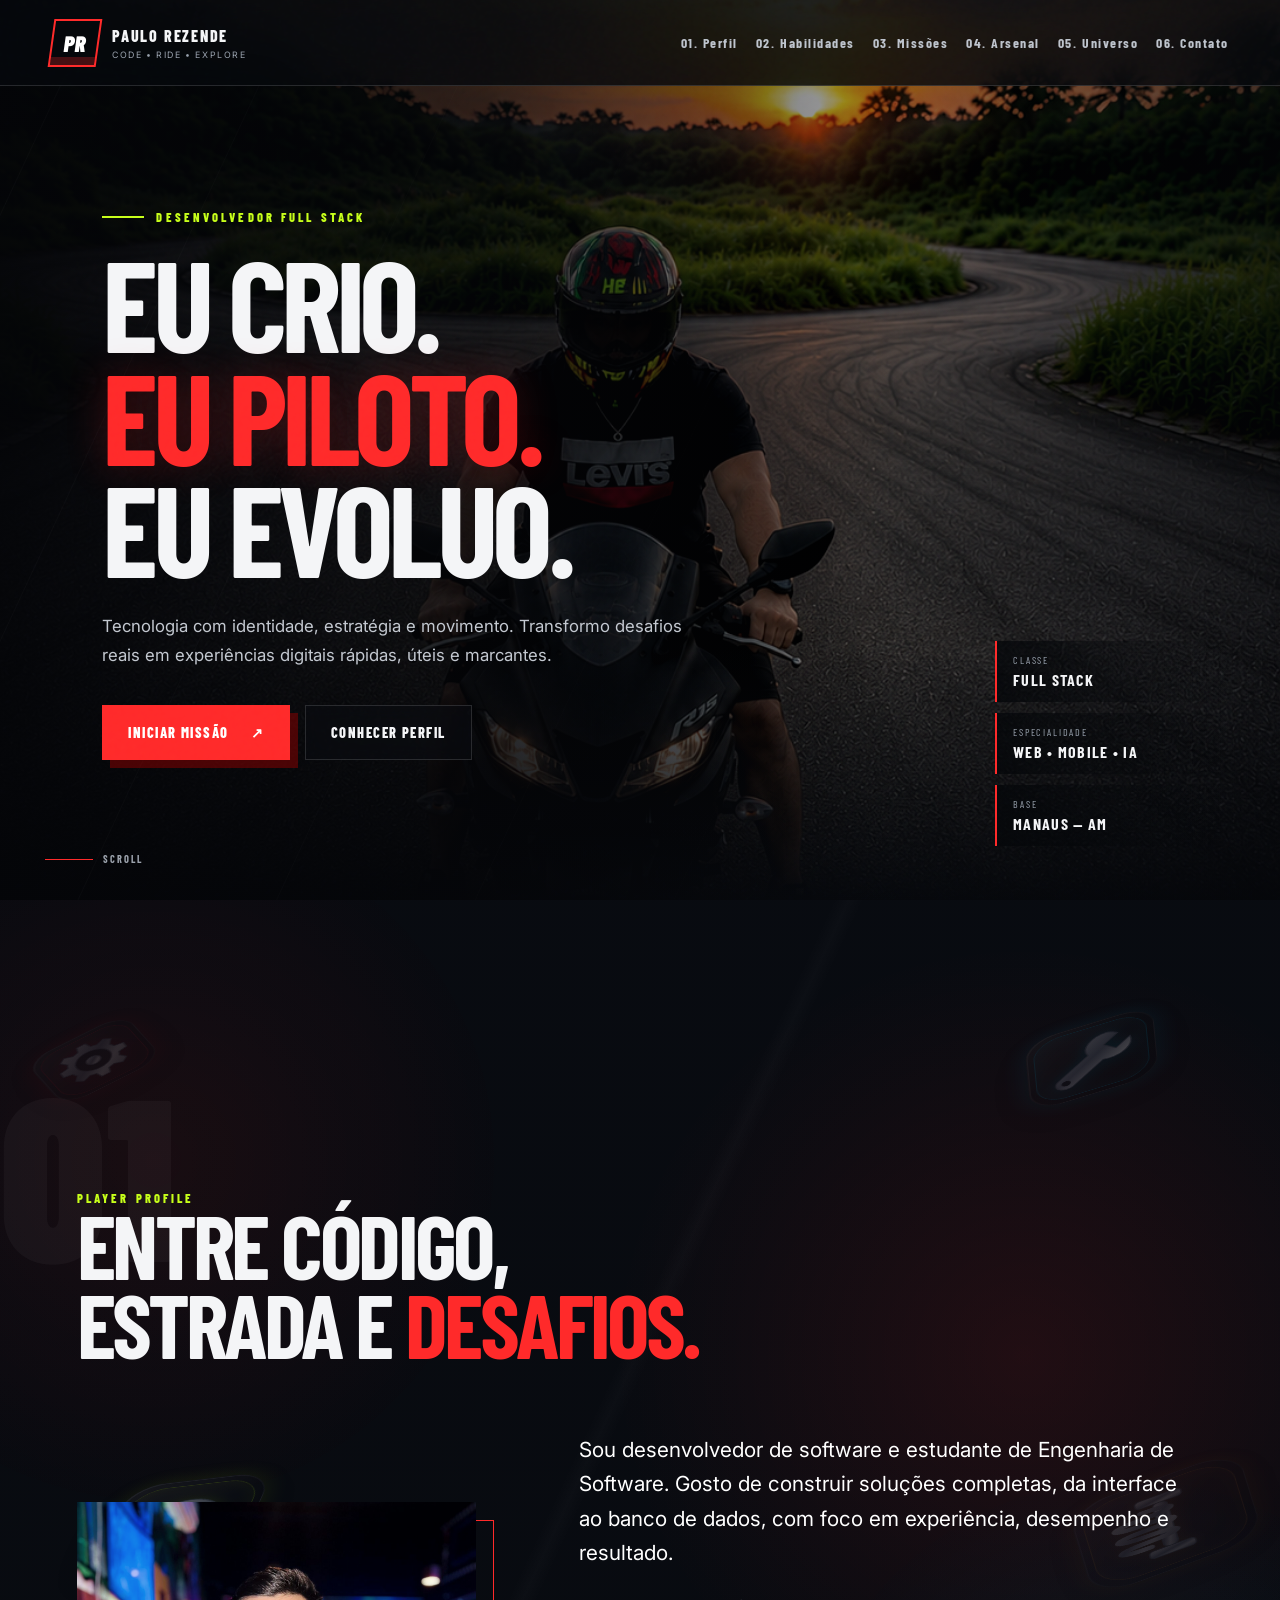
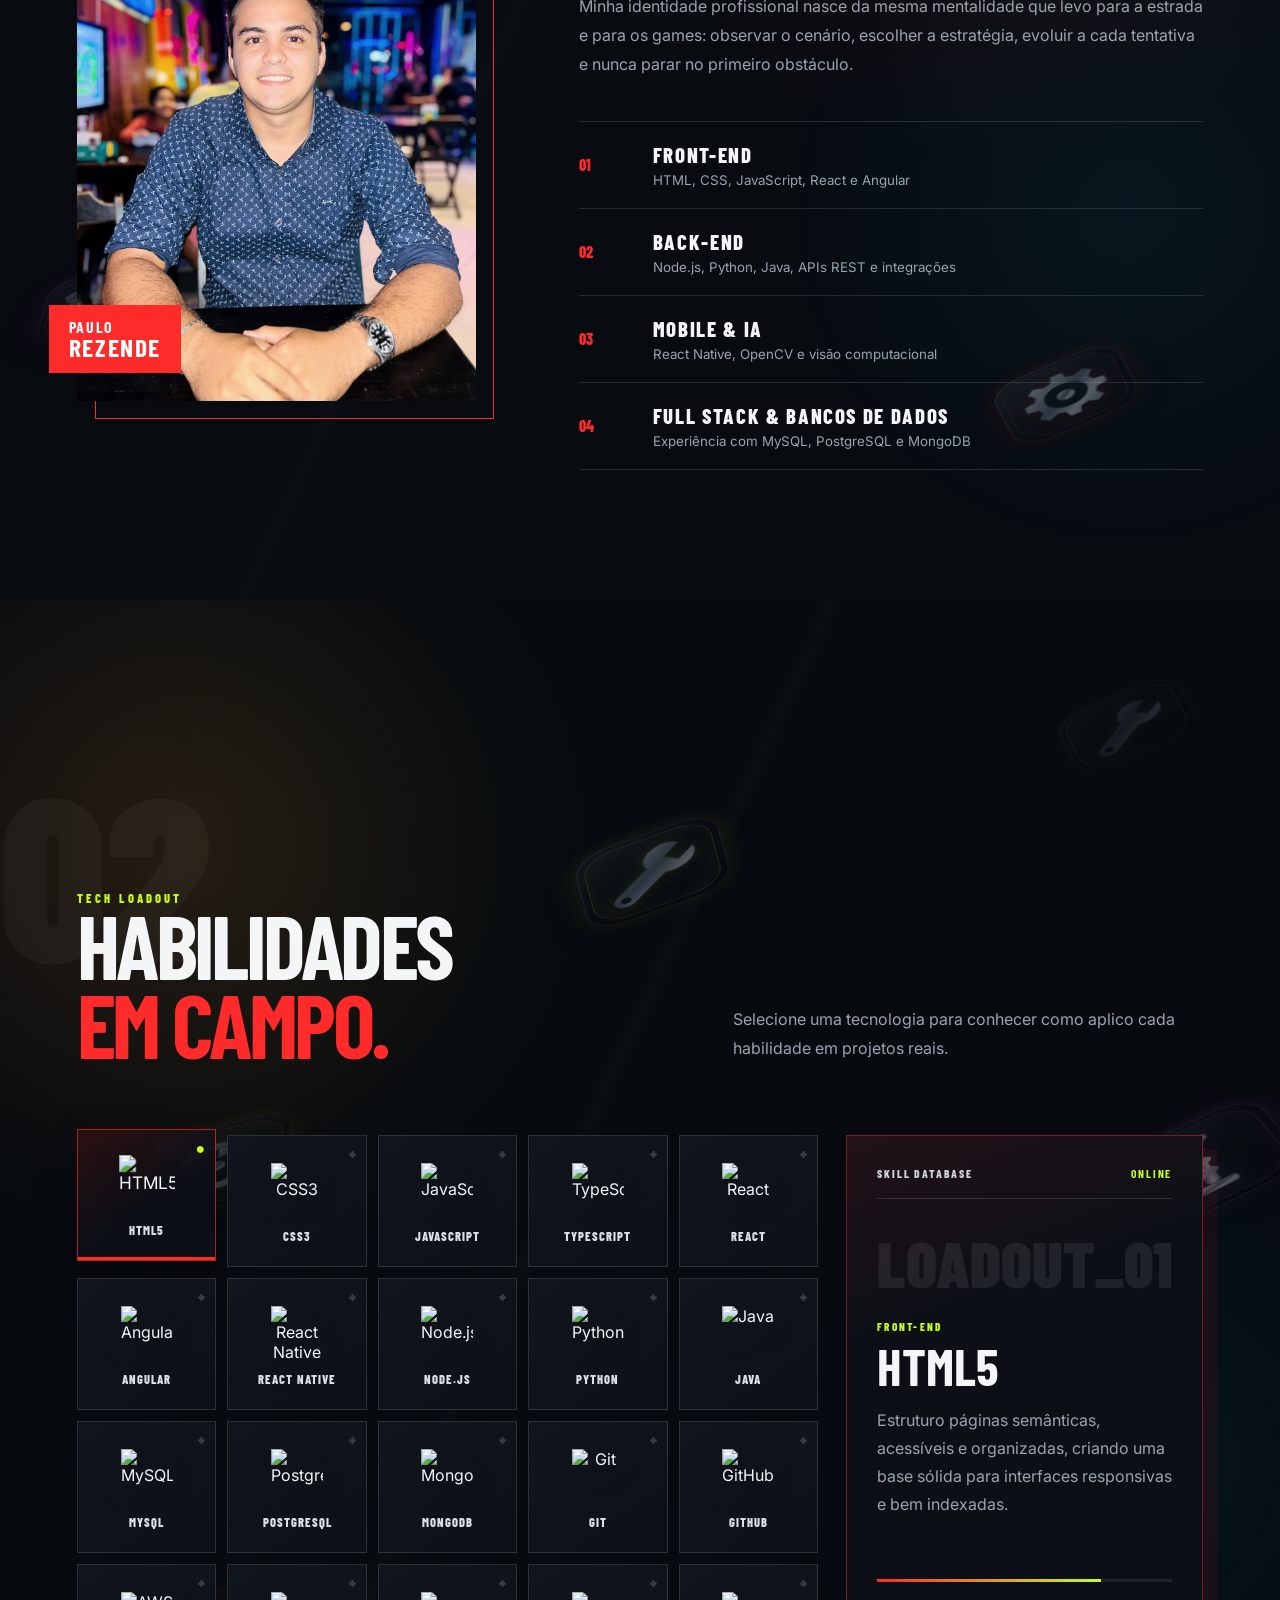
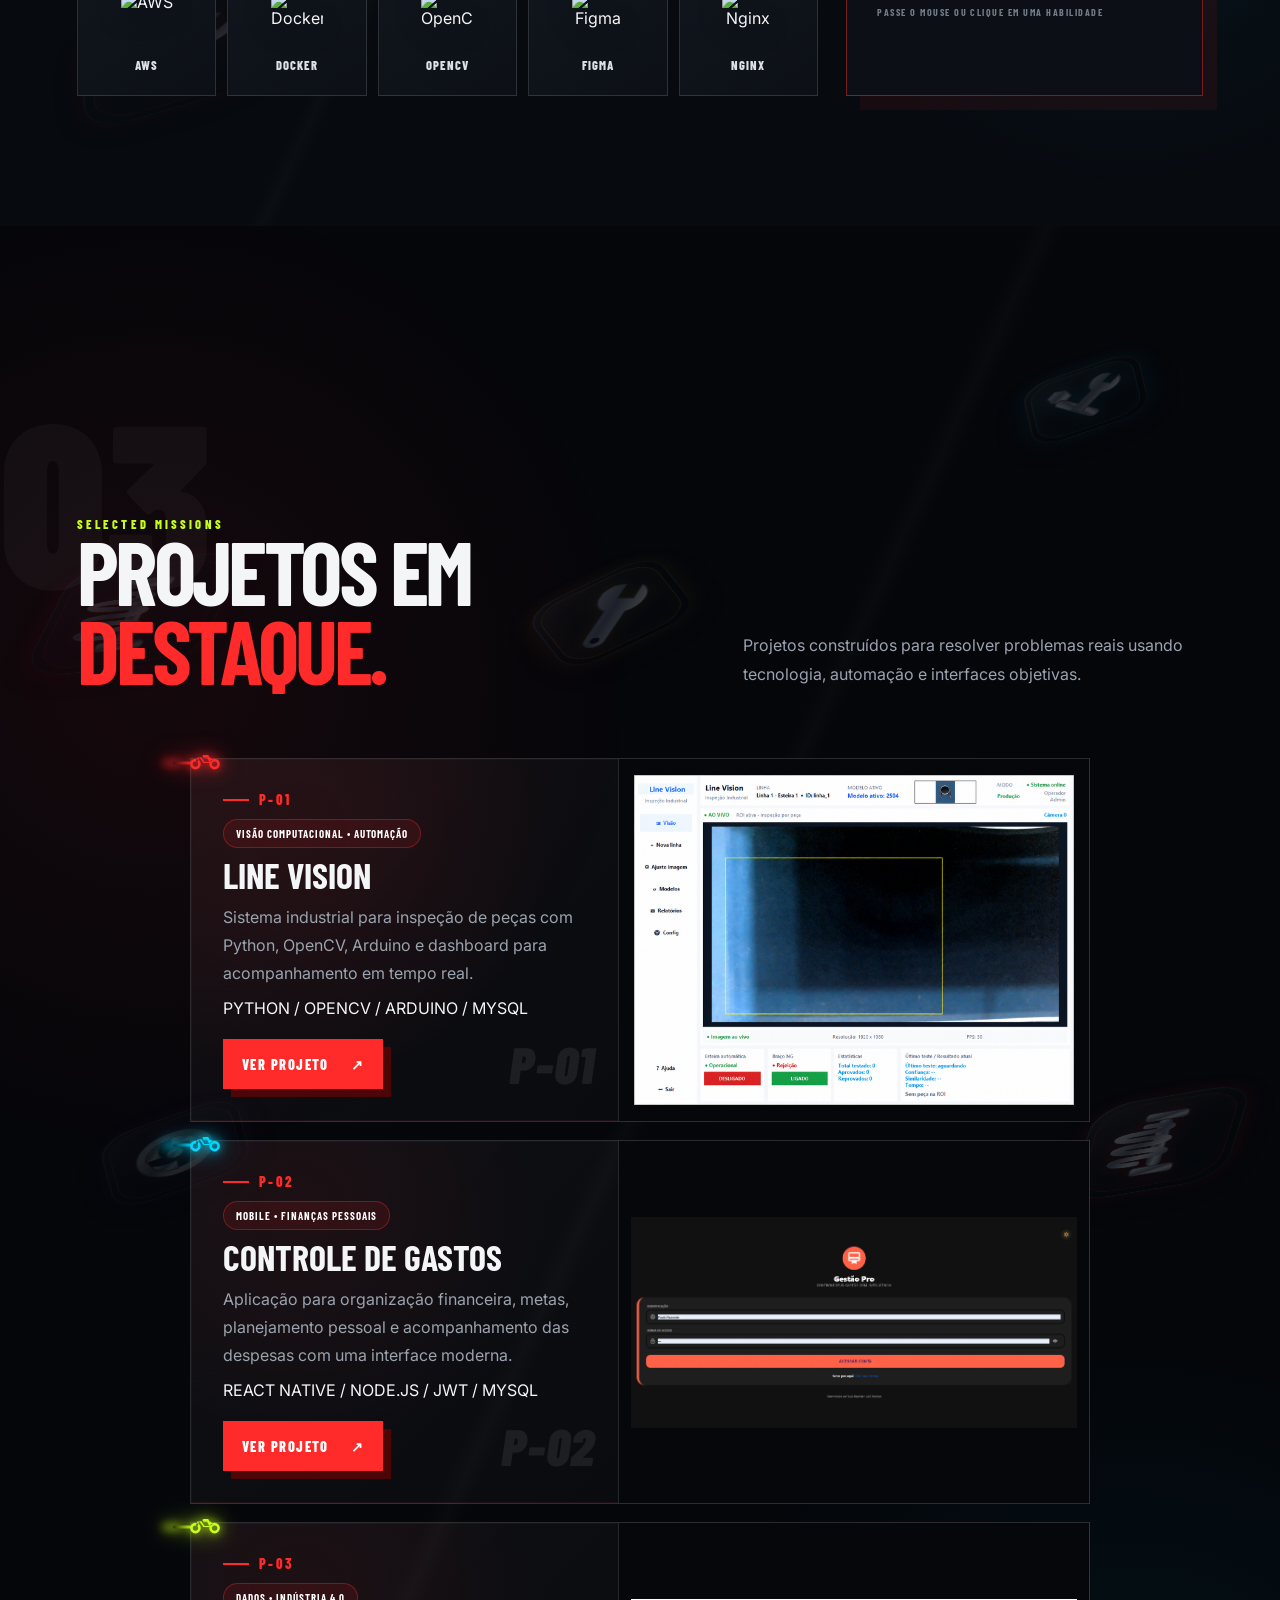
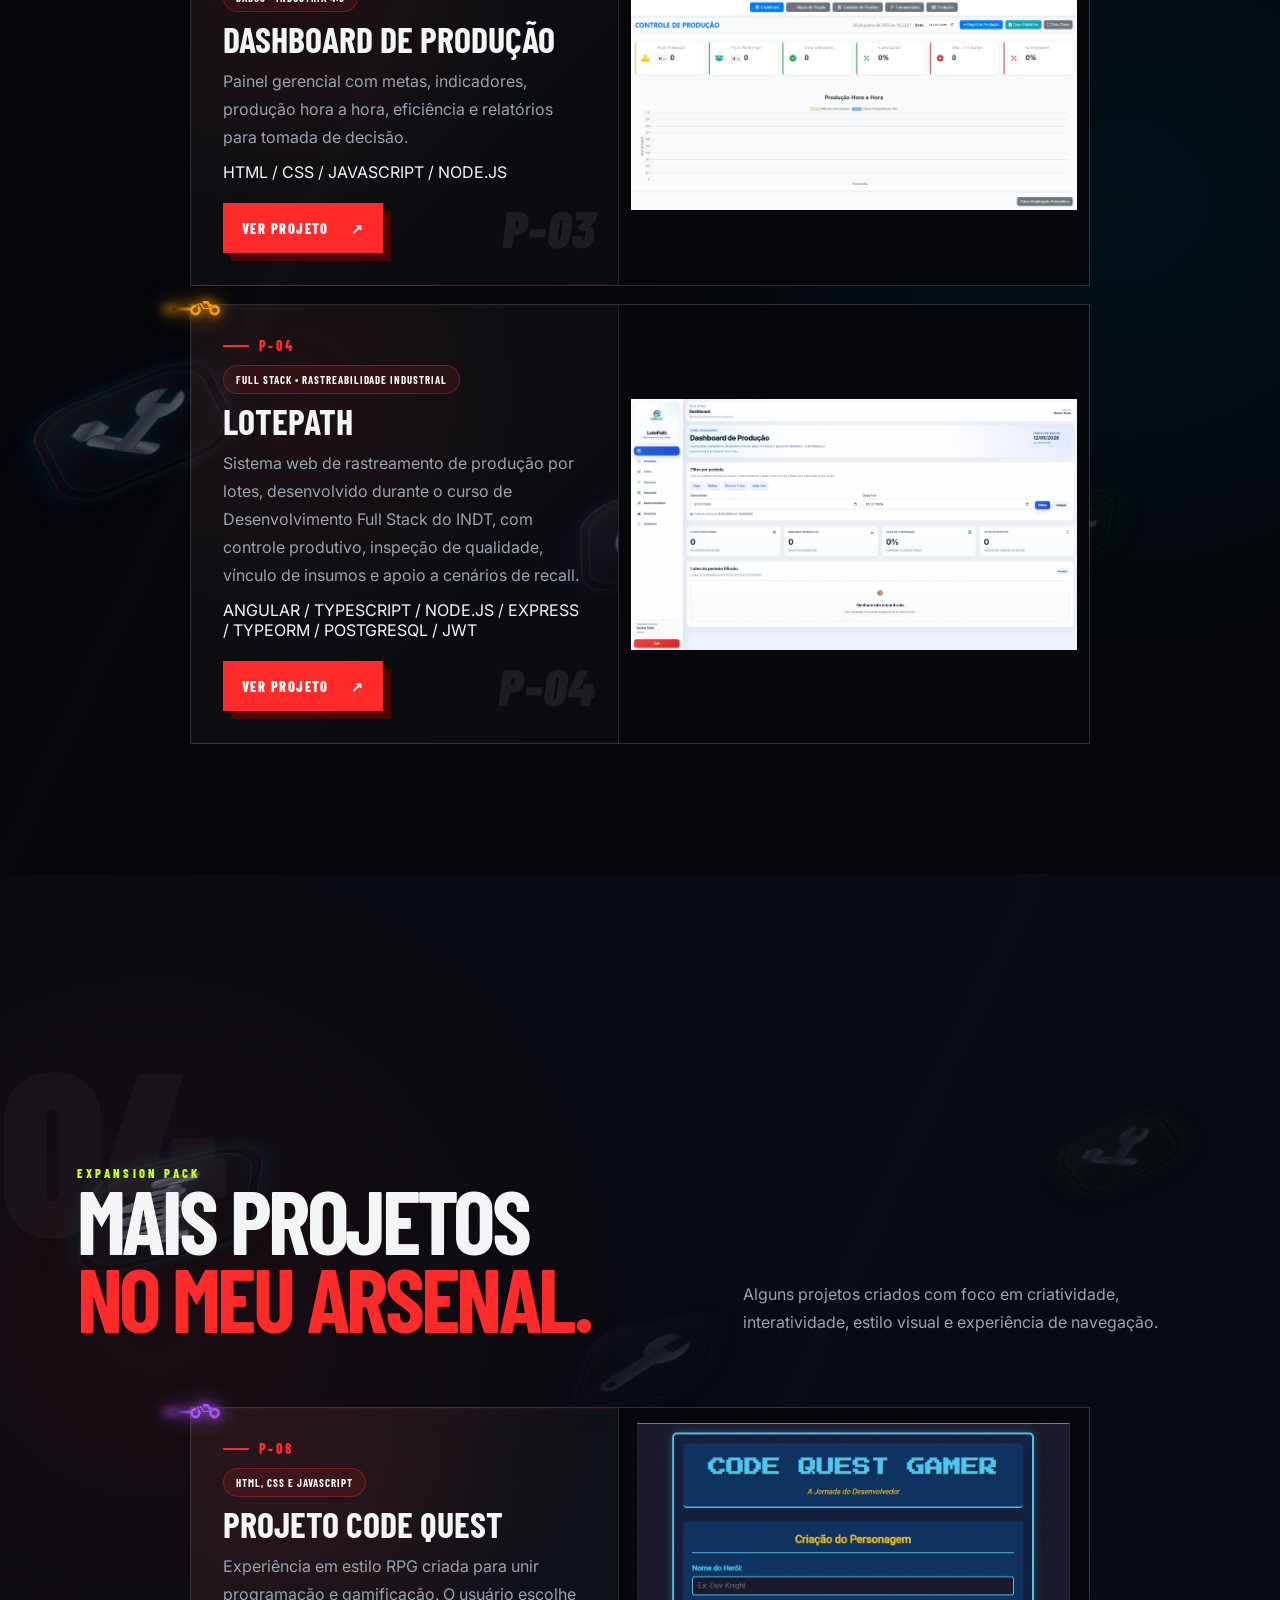
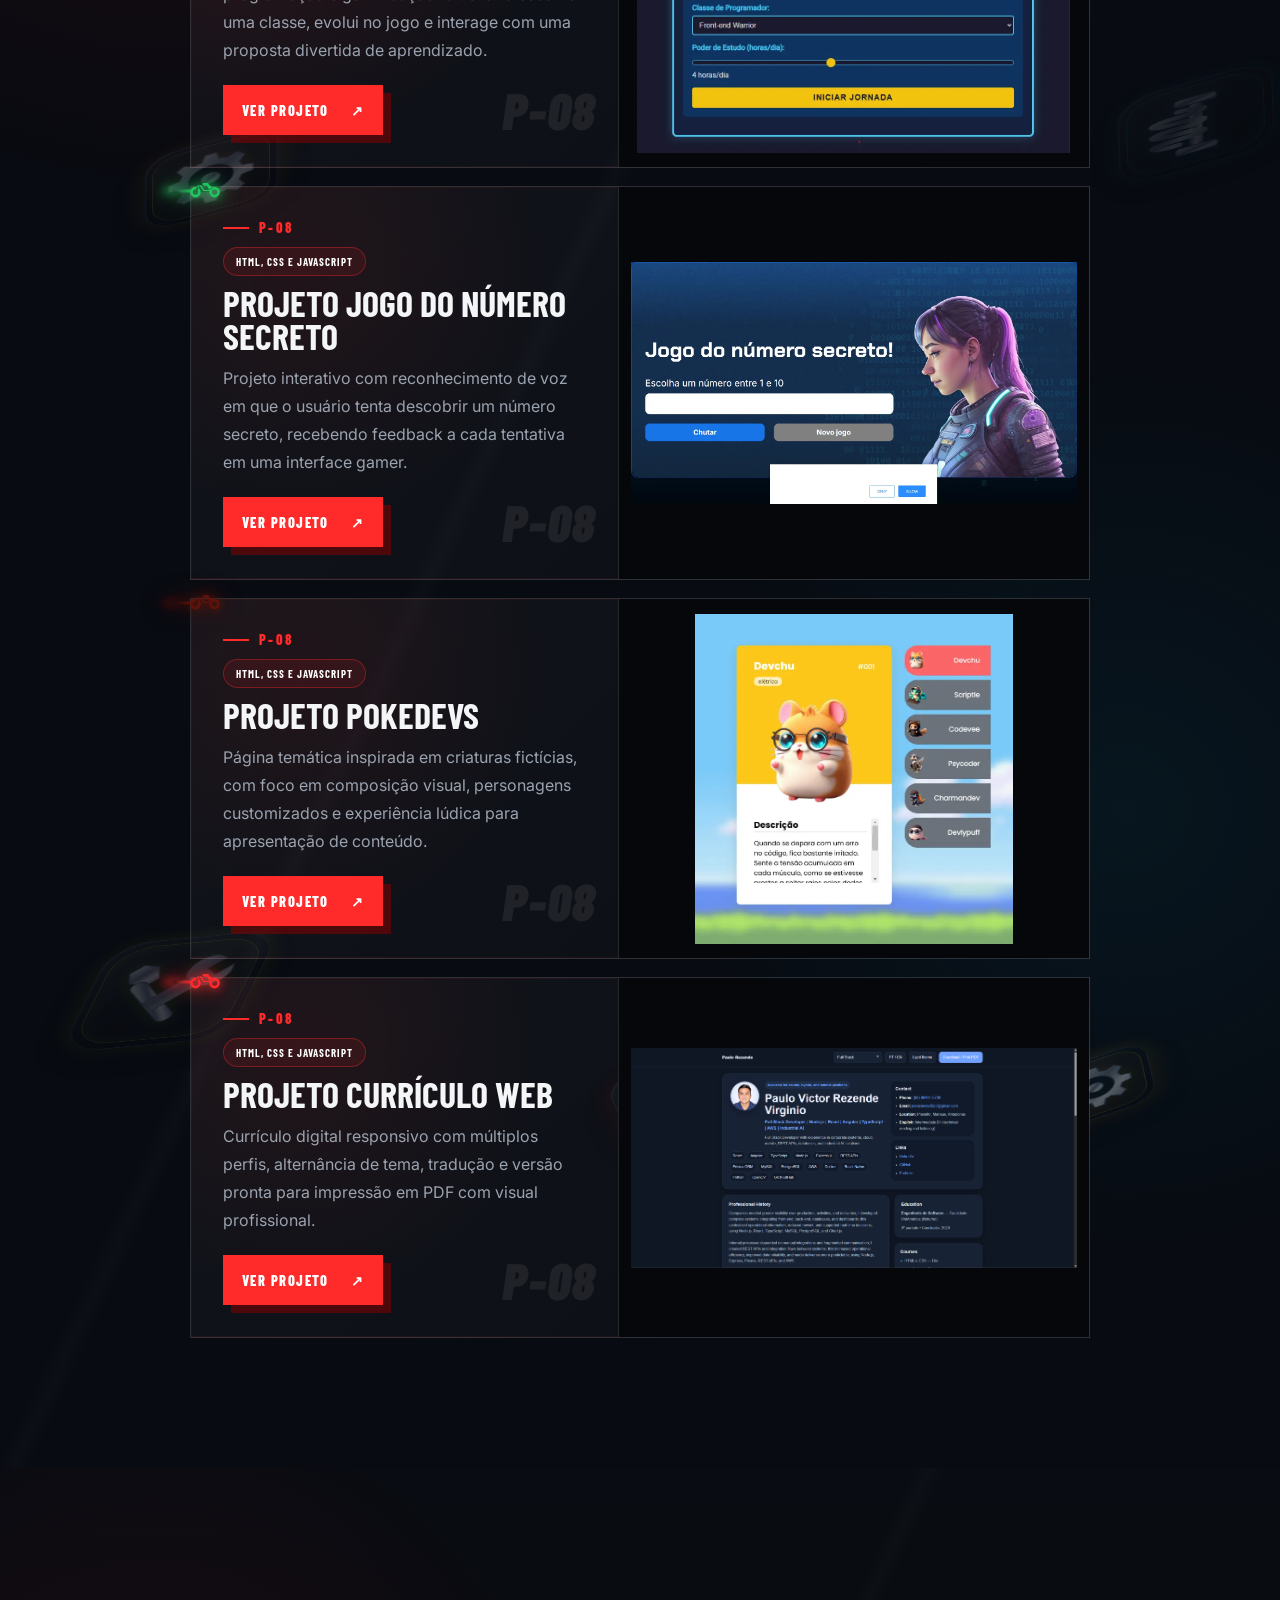
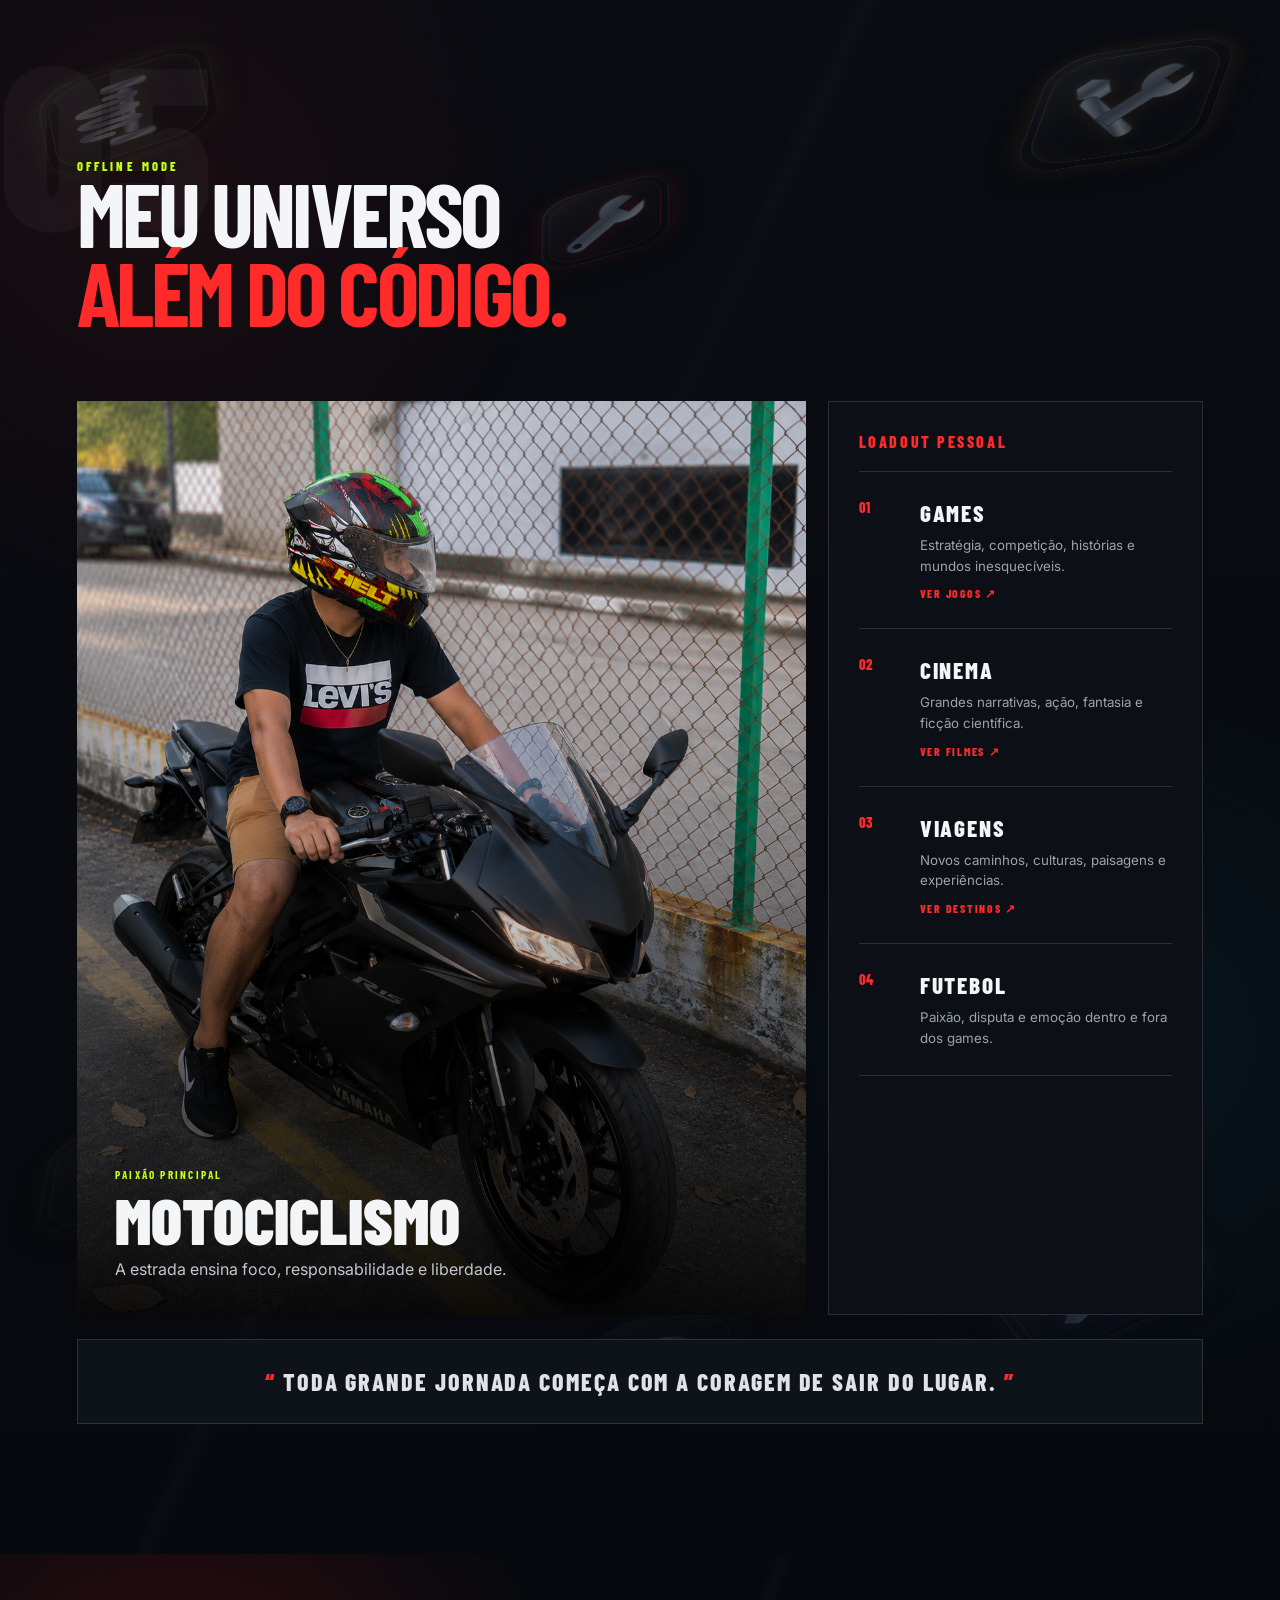
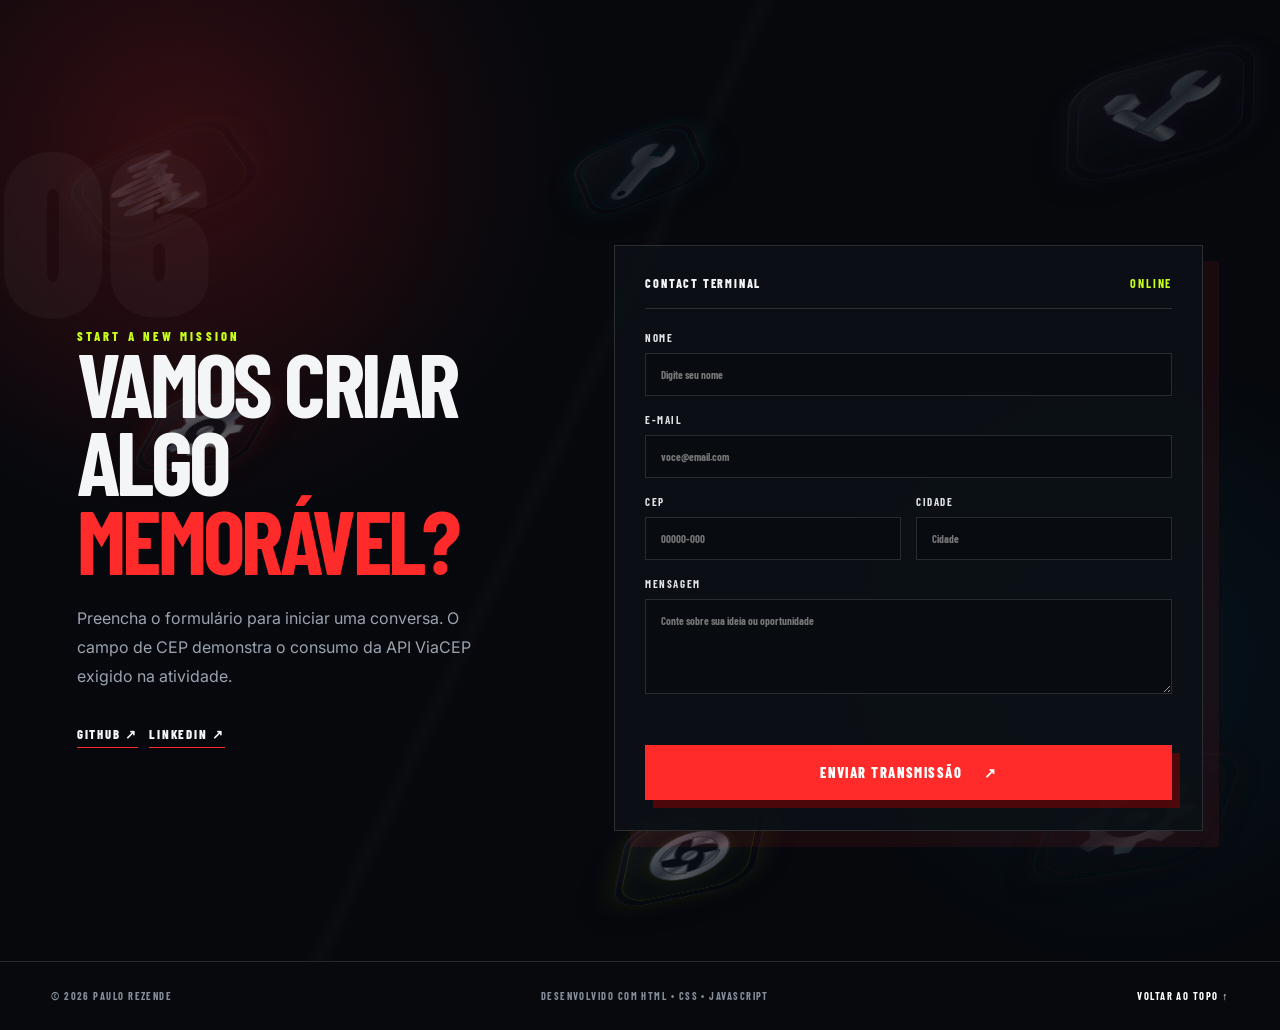
==== index.html @ 5bd650d4 "feat: finaliza portfolio com identidade gamer" ====
<!DOCTYPE html>
<html lang="pt-BR">
<head>
  <meta charset="UTF-8">
  <meta name="viewport" content="width=device-width, initial-scale=1.0">
  <meta name="description" content="Portfólio de Paulo Rezende — desenvolvimento de software, tecnologia, aventura, games e motociclismo.">
  <meta name="theme-color" content="#07090d">
  <title>Paulo Rezende | Code • Ride • Explore</title>
  <link rel="preconnect" href="https://fonts.googleapis.com">
  <link rel="preconnect" href="https://fonts.gstatic.com" crossorigin>
  <link href="https://fonts.googleapis.com/css2?family=Barlow+Condensed:wght@600;700;800;900&family=Inter:wght@400;500;600;700&display=swap" rel="stylesheet">
  <link rel="stylesheet" href="styles.css">
</head>
<body>
  <div class="cursor-glow" aria-hidden="true"></div>

  <header class="topbar" id="inicio">
    <a class="brand" href="#inicio" aria-label="Voltar ao início">
      <span class="brand-mark">PR</span>
      <span class="brand-copy"><strong>PAULO REZENDE</strong><small>CODE • RIDE • EXPLORE</small></span>
    </a>

    <button class="menu-button" id="menuButton" aria-label="Abrir menu" aria-expanded="false">
      <span></span><span></span><span></span>
    </button>

    <nav class="main-nav" id="mainNav" aria-label="Navegação principal">
      <a href="#sobre">01. Perfil</a>
      <a href="#habilidades">02. Habilidades</a>
      <a href="#projetos">03. Missões</a>
      <a href="#extras">04. Arsenal</a>
      <a href="#universo">05. Universo</a>
      <a href="#contato">06. Contato</a>
    </nav>
  </header>

  <main>
    <section class="hero">
      <img class="hero-bg" src="assets/images/paulo-moto-frente.png" alt="Paulo em sua moto em uma estrada ao pôr do sol">
      <div class="hero-overlay"></div>
      <div class="speed-lines" aria-hidden="true"></div>

      <div class="hero-content">
        <p class="kicker"><span></span> DESENVOLVEDOR FULL STACK</p>
        <h1>EU CRIO.<br><em>EU PILOTO.</em><br>EU EVOLUO.</h1>
        <p class="hero-description">Tecnologia com identidade, estratégia e movimento. Transformo desafios reais em experiências digitais rápidas, úteis e marcantes.</p>
        <div class="hero-actions">
          <a class="action primary" href="#projetos">INICIAR MISSÃO <span>↗</span></a>
          <a class="action ghost" href="#sobre">CONHECER PERFIL</a>
        </div>
      </div>

      <div class="hero-hud" aria-label="Resumo profissional">
        <div><span>CLASSE</span><strong>FULL STACK</strong></div>
        <div><span>ESPECIALIDADE</span><strong>WEB • MOBILE • IA</strong></div>
        <div><span>BASE</span><strong>MANAUS — AM</strong></div>
      </div>

      <a class="scroll-indicator" href="#sobre" aria-label="Rolar para a próxima seção"><span></span>SCROLL</a>
    </section>

    <section class="profile section" id="sobre">
      <div class="section-number">01</div>
      <div class="section-intro reveal">
        <p class="overline">PLAYER PROFILE</p>
        <h2>ENTRE CÓDIGO,<br>ESTRADA E <span>DESAFIOS.</span></h2>
      </div>

      <div class="profile-grid">
        <div class="profile-photo reveal">
          <img src="assets/images/paulo-perfil.jpeg" alt="Foto de perfil de Paulo Rezende">
          <div class="photo-tag">PAULO<br><strong>REZENDE</strong></div>
        </div>

        <div class="profile-copy reveal">
          <p class="lead">Sou desenvolvedor de software e estudante de Engenharia de Software. Gosto de construir soluções completas, da interface ao banco de dados, com foco em experiência, desempenho e resultado.</p>
          <p>Minha identidade profissional nasce da mesma mentalidade que levo para a estrada e para os games: observar o cenário, escolher a estratégia, evoluir a cada tentativa e nunca parar no primeiro obstáculo.</p>

          <div class="attributes">
            <article><span>01</span><div><strong>FRONT-END</strong><small>HTML, CSS, JavaScript, React e Angular</small></div></article>
            <article><span>02</span><div><strong>BACK-END</strong><small>Node.js, Python, Java, APIs REST e integrações</small></div></article>
            <article><span>03</span><div><strong>MOBILE & IA</strong><small>React Native, OpenCV e visão computacional</small></div></article>
            <article><span>04</span><div><strong>FULL STACK & BANCOS DE DADOS</strong><small>Experiência com MySQL, PostgreSQL e MongoDB</small></div></article>
          </div>
        </div>
      </div>
    </section>

    <section class="skills-section section" id="habilidades">
      <div class="section-number">02</div>
      <div class="skills-head reveal">
        <div>
          <p class="overline">TECH LOADOUT</p>
          <h2>HABILIDADES<br><span>EM CAMPO.</span></h2>
        </div>
        <p>Selecione uma tecnologia para conhecer como aplico cada habilidade em projetos reais.</p>
      </div>

      <div class="skills-console reveal">
        <div class="skill-grid" id="skillGrid" aria-label="Lista de habilidades">
          <button class="skill-card active" type="button" data-name="HTML5" data-category="FRONT-END" data-description="Estruturo páginas semânticas, acessíveis e organizadas, criando uma base sólida para interfaces responsivas e bem indexadas." aria-pressed="true"><img src="https://cdn.jsdelivr.net/gh/devicons/devicon/icons/html5/html5-original.svg" alt="HTML5"><span>HTML5</span></button>
          <button class="skill-card" type="button" data-name="CSS3" data-category="FRONT-END" data-description="Crio layouts responsivos com Flexbox, Grid, animações, variáveis e media queries, buscando acabamento visual profissional em qualquer tela." aria-pressed="false"><img src="https://cdn.jsdelivr.net/gh/devicons/devicon/icons/css3/css3-original.svg" alt="CSS3"><span>CSS3</span></button>
          <button class="skill-card" type="button" data-name="JavaScript" data-category="FRONT-END & LÓGICA" data-description="Desenvolvo interações, manipulação do DOM, validações, consumo de APIs e regras de negócio para aplicações dinâmicas." aria-pressed="false"><img src="https://cdn.jsdelivr.net/gh/devicons/devicon/icons/javascript/javascript-original.svg" alt="JavaScript"><span>JavaScript</span></button>
          <button class="skill-card" type="button" data-name="TypeScript" data-category="FRONT-END & BACK-END" data-description="Utilizo tipagem para produzir código mais seguro, previsível e fácil de manter em aplicações maiores." aria-pressed="false"><img src="https://cdn.jsdelivr.net/gh/devicons/devicon/icons/typescript/typescript-original.svg" alt="TypeScript"><span>TypeScript</span></button>
          <button class="skill-card" type="button" data-name="React" data-category="FRONT-END" data-description="Construo interfaces componentizadas, reutilizáveis e dinâmicas, facilitando manutenção, organização e evolução do projeto." aria-pressed="false"><img src="https://cdn.jsdelivr.net/gh/devicons/devicon/icons/react/react-original.svg" alt="React"><span>React</span></button>
          <button class="skill-card" type="button" data-name="Angular" data-category="FRONT-END" data-description="Desenvolvo aplicações web estruturadas com componentes, serviços, rotas e organização adequada para projetos de maior porte." aria-pressed="false"><img src="https://cdn.jsdelivr.net/gh/devicons/devicon/icons/angularjs/angularjs-original.svg" alt="Angular"><span>Angular</span></button>
          <button class="skill-card" type="button" data-name="React Native" data-category="MOBILE" data-description="Crio aplicações mobile multiplataforma, trabalhando com navegação, interfaces responsivas e integração com APIs." aria-pressed="false"><img src="https://cdn.jsdelivr.net/gh/devicons/devicon/icons/react/react-original.svg" alt="React Native"><span>React Native</span></button>
          <button class="skill-card" type="button" data-name="Node.js" data-category="BACK-END" data-description="Desenvolvo APIs REST, regras de negócio, autenticação e integração com bancos de dados para aplicações completas." aria-pressed="false"><img src="https://cdn.jsdelivr.net/gh/devicons/devicon/icons/nodejs/nodejs-original.svg" alt="Node.js"><span>Node.js</span></button>
          <button class="skill-card" type="button" data-name="Python" data-category="BACK-END & IA" data-description="Utilizo Python em automações, APIs, processamento de dados e soluções de visão computacional aplicadas a problemas reais." aria-pressed="false"><img src="https://cdn.jsdelivr.net/gh/devicons/devicon/icons/python/python-original.svg" alt="Python"><span>Python</span></button>
          <button class="skill-card" type="button" data-name="Java" data-category="BACK-END" data-description="Aplico Java em projetos orientados a objetos e serviços back-end, com foco em organização, robustez e manutenção." aria-pressed="false"><img src="https://cdn.jsdelivr.net/gh/devicons/devicon/icons/java/java-original.svg" alt="Java"><span>Java</span></button>
          <button class="skill-card" type="button" data-name="MySQL" data-category="BANCO DE DADOS" data-description="Modelo e consulto bancos relacionais, trabalhando com tabelas, relacionamentos, filtros, relatórios e integração com aplicações." aria-pressed="false"><img src="https://cdn.jsdelivr.net/gh/devicons/devicon/icons/mysql/mysql-original.svg" alt="MySQL"><span>MySQL</span></button>
          <button class="skill-card" type="button" data-name="PostgreSQL" data-category="BANCO DE DADOS" data-description="Utilizo PostgreSQL em aplicações que exigem integridade, robustez e modelagem relacional bem estruturada." aria-pressed="false"><img src="https://cdn.jsdelivr.net/gh/devicons/devicon/icons/postgresql/postgresql-original.svg" alt="PostgreSQL"><span>PostgreSQL</span></button>
          <button class="skill-card" type="button" data-name="MongoDB" data-category="BANCO DE DADOS" data-description="Trabalho com dados orientados a documentos para cenários que pedem flexibilidade de estrutura e evolução rápida." aria-pressed="false"><img src="https://cdn.jsdelivr.net/gh/devicons/devicon/icons/mongodb/mongodb-original.svg" alt="MongoDB"><span>MongoDB</span></button>
          <button class="skill-card" type="button" data-name="Git" data-category="VERSIONAMENTO" data-description="Organizo o histórico de mudanças com branches, commits e fluxos de trabalho que aumentam a segurança e a rastreabilidade do desenvolvimento." aria-pressed="false"><img src="https://cdn.jsdelivr.net/gh/devicons/devicon/icons/git/git-original.svg" alt="Git"><span>Git</span></button>
          <button class="skill-card" type="button" data-name="GitHub" data-category="VERSIONAMENTO" data-description="Hospedo, documento e compartilho projetos, utilizando repositórios para colaboração, portfólio e controle de evolução." aria-pressed="false"><img src="https://cdn.jsdelivr.net/gh/devicons/devicon/icons/github/github-original.svg" alt="GitHub"><span>GitHub</span></button>
          <button class="skill-card" type="button" data-name="AWS" data-category="CLOUD" data-description="Tenho experiência com publicação e sustentação de aplicações em nuvem, incluindo EC2, bancos de dados e armazenamento." aria-pressed="false"><img src="https://cdn.jsdelivr.net/gh/devicons/devicon/icons/amazonwebservices/amazonwebservices-original-wordmark.svg" alt="AWS"><span>AWS</span></button>
          <button class="skill-card" type="button" data-name="Docker" data-category="INFRAESTRUTURA" data-description="Utilizo contêineres para padronizar ambientes, facilitar execução e organizar serviços de aplicações completas." aria-pressed="false"><img src="https://cdn.jsdelivr.net/gh/devicons/devicon/icons/docker/docker-original.svg" alt="Docker"><span>Docker</span></button>
          <button class="skill-card" type="button" data-name="OpenCV" data-category="VISÃO COMPUTACIONAL" data-description="Aplico captura, tratamento e análise de imagens em soluções industriais, integrando visão computacional e automação." aria-pressed="false"><img src="https://cdn.jsdelivr.net/gh/devicons/devicon/icons/opencv/opencv-original.svg" alt="OpenCV"><span>OpenCV</span></button>
          <button class="skill-card" type="button" data-name="Figma" data-category="DESIGN & UI" data-description="Interpreto protótipos e layouts para transformar design em interfaces funcionais, respeitando hierarquia, identidade e espaçamentos." aria-pressed="false"><img src="https://cdn.jsdelivr.net/gh/devicons/devicon/icons/figma/figma-original.svg" alt="Figma"><span>Figma</span></button>
          <button class="skill-card" type="button" data-name="Nginx" data-category="INFRAESTRUTURA" data-description="Configuro proxy reverso e publicação de aplicações, organizando o acesso aos serviços e apoiando ambientes de produção." aria-pressed="false"><img src="https://cdn.jsdelivr.net/gh/devicons/devicon/icons/nginx/nginx-original.svg" alt="Nginx"><span>Nginx</span></button>
        </div>

        <article class="skill-terminal" id="skillTerminal" aria-live="polite">
          <div class="terminal-top"><span>SKILL DATABASE</span><b>ONLINE</b></div>
          <div class="terminal-code">LOADOUT_01</div>
          <p class="terminal-category" id="skillCategory">FRONT-END</p>
          <h3 id="skillName">HTML5</h3>
          <p id="skillDescription">Estruturo páginas semânticas, acessíveis e organizadas, criando uma base sólida para interfaces responsivas e bem indexadas.</p>
          <div class="terminal-progress"><span></span></div>
          <small>PASSE O MOUSE OU CLIQUE EM UMA HABILIDADE</small>
        </article>
      </div>
    </section>

    <section class="missions section" id="projetos">
      <div class="section-number">03</div>

      <div class="missions-head reveal">
        <div>
          <p class="overline">SELECTED MISSIONS</p>
          <h2>PROJETOS EM<br><span>DESTAQUE.</span></h2>
        </div>

        <p>Projetos construídos para resolver problemas reais usando tecnologia, automação e interfaces objetivas.</p>
      </div>

      <div class="project-grid-extended featured-project-grid">
        <article class="project-showcase mission-card reveal" data-code="P-01">
          <div class="project-copy">
            <span class="project-index">P-01</span>
            <span class="project-stack">VISÃO COMPUTACIONAL • AUTOMAÇÃO</span>
            <h3>Line Vision</h3>
            <p>Sistema industrial para inspeção de peças com Python, OpenCV, Arduino e dashboard para acompanhamento em tempo real.</p>
            <div class="tech-line">PYTHON / OPENCV / ARDUINO / MYSQL</div>
            <div class="project-action-row">
              <a class="action primary compact" href="projects/line-vision.html">VER PROJETO <span>↗</span></a>
              <span class="project-ghost-index" aria-hidden="true">P-01</span>
            </div>
          </div>

          <div class="project-cover">
            <img src="assets/images/cover-line-vision.png" alt="Capa do projeto Line Vision">
          </div>
        </article>

        <article class="project-showcase mission-card reveal" data-code="P-02">
          <div class="project-copy">
            <span class="project-index">P-02</span>
            <span class="project-stack">MOBILE • FINANÇAS PESSOAIS</span>
            <h3>Controle de Gastos</h3>
            <p>Aplicação para organização financeira, metas, planejamento pessoal e acompanhamento das despesas com uma interface moderna.</p>
            <div class="tech-line">REACT NATIVE / NODE.JS / JWT / MYSQL</div>
            <div class="project-action-row">
              <a class="action primary compact" href="projects/controle-de-gastos.html">VER PROJETO <span>↗</span></a>
              <span class="project-ghost-index" aria-hidden="true">P-02</span>
            </div>
          </div>

          <div class="project-cover">
            <img src="assets/images/cover-controle-gastos.png" alt="Capa do projeto Controle de Gastos">
          </div>
        </article>

        <article class="project-showcase mission-card reveal" data-code="P-03">
          <div class="project-copy">
            <span class="project-index">P-03</span>
            <span class="project-stack">DADOS • INDÚSTRIA 4.0</span>
            <h3>Dashboard de Produção</h3>
            <p>Painel gerencial com metas, indicadores, produção hora a hora, eficiência e relatórios para tomada de decisão.</p>
            <div class="tech-line">HTML / CSS / JAVASCRIPT / NODE.JS</div>
            <div class="project-action-row">
              <a class="action primary compact" href="projects/dashboard-producao.html">VER PROJETO <span>↗</span></a>
              <span class="project-ghost-index" aria-hidden="true">P-03</span>
            </div>
          </div>

          <div class="project-cover">
            <img src="assets/images/cover-dashboard-producao.png" alt="Capa do projeto Dashboard de Produção">
          </div>
        </article>

        <article class="project-showcase mission-card reveal" data-code="P-04">
          <div class="project-copy">
            <span class="project-index">P-04</span>
            <span class="project-stack">FULL STACK • RASTREABILIDADE INDUSTRIAL</span>
            <h3>LotePath</h3>
            <p>Sistema web de rastreamento de produção por lotes, desenvolvido durante o curso de Desenvolvimento Full Stack do INDT, com controle produtivo, inspeção de qualidade, vínculo de insumos e apoio a cenários de recall.</p>
            <div class="tech-line">ANGULAR / TYPESCRIPT / NODE.JS / EXPRESS / TYPEORM / POSTGRESQL / JWT</div>
            <div class="project-action-row">
              <a class="action primary compact" href="projects/lotepath.html">VER PROJETO <span>↗</span></a>
              <span class="project-ghost-index" aria-hidden="true">P-04</span>
            </div>
          </div>

          <div class="project-cover">
            <img src="assets/images/cover-lotepath.png" alt="Capa do projeto LotePath">
          </div>
        </article>

      </div>
    </section>

    <section class="arsenal section" id="extras">
      <div class="section-number">04</div>

      <div class="arsenal-head reveal">
        <div>
          <p class="overline">EXPANSION PACK</p>
          <h2>MAIS PROJETOS<br><span>NO MEU ARSENAL.</span></h2>
        </div>

        <p>Alguns projetos criados com foco em criatividade, interatividade, estilo visual e experiência de navegação.</p>
      </div>

      <div class="project-grid-extended">
        <article class="project-showcase reveal" data-code="P-08">
          <div class="project-copy">
            <span class="project-index">P-08</span>
            <span class="project-stack">HTML, CSS E JAVASCRIPT</span>
            <h3>Projeto Code Quest</h3>
            <p>Experiência em estilo RPG criada para unir programação e gamificação. O usuário escolhe uma classe, evolui no jogo e interage com uma proposta divertida de aprendizado.</p>
            <div class="project-action-row">
              <a class="action primary compact" href="projects/code-quest.html">VER PROJETO <span>↗</span></a>
              <span class="project-ghost-index" aria-hidden="true">P-08</span>
            </div>
          </div>

          <div class="project-cover">
            <img src="assets/images/cover-code-quest.png" alt="Capa do projeto Code Quest">
          </div>
        </article>

        <article class="project-showcase reveal" data-code="P-08">
          <div class="project-copy">
            <span class="project-index">P-08</span>
            <span class="project-stack">HTML, CSS E JAVASCRIPT</span>
            <h3>Projeto Jogo do Número Secreto</h3>
            <p>Projeto interativo com reconhecimento de voz em que o usuário tenta descobrir um número secreto, recebendo feedback a cada tentativa em uma interface gamer.</p>
            <div class="project-action-row">
              <a class="action primary compact" href="projects/jogo-numero-secreto.html">VER PROJETO <span>↗</span></a>
              <span class="project-ghost-index" aria-hidden="true">P-08</span>
            </div>
          </div>

          <div class="project-cover">
            <img src="assets/images/cover-numero-secreto.png" alt="Capa do projeto Jogo do Número Secreto">
          </div>
        </article>

        <article class="project-showcase reveal" data-code="P-08">
          <div class="project-copy">
            <span class="project-index">P-08</span>
            <span class="project-stack">HTML, CSS E JAVASCRIPT</span>
            <h3>Projeto Pokedevs</h3>
            <p>Página temática inspirada em criaturas fictícias, com foco em composição visual, personagens customizados e experiência lúdica para apresentação de conteúdo.</p>
            <div class="project-action-row">
              <a class="action primary compact" href="projects/pokedevs.html">VER PROJETO <span>↗</span></a>
              <span class="project-ghost-index" aria-hidden="true">P-08</span>
            </div>
          </div>

          <div class="project-cover">
            <img src="assets/images/cover-pokedevs.png" alt="Capa do projeto Pokedevs">
          </div>
        </article>

        <article class="project-showcase reveal" data-code="P-08">
          <div class="project-copy">
            <span class="project-index">P-08</span>
            <span class="project-stack">HTML, CSS E JAVASCRIPT</span>
            <h3>Projeto Currículo Web</h3>
            <p>Currículo digital responsivo com múltiplos perfis, alternância de tema, tradução e versão pronta para impressão em PDF com visual profissional.</p>
            <div class="project-action-row">
              <a class="action primary compact" href="projects/curriculo-web.html">VER PROJETO <span>↗</span></a>
              <span class="project-ghost-index" aria-hidden="true">P-08</span>
            </div>
          </div>

          <div class="project-cover">
            <img src="assets/images/cover-curriculo-web.png" alt="Capa do projeto Currículo Web">
          </div>
        </article>
      </div>
    </section>

    <section class="universe section" id="universo">
      <div class="section-number">05</div>
      <div class="universe-title reveal">
        <p class="overline">OFFLINE MODE</p>
        <h2>MEU UNIVERSO<br><span>ALÉM DO CÓDIGO.</span></h2>
      </div>

      <div class="cinematic-grid">
        <figure class="cinematic-card main-shot reveal">
          <img src="assets/images/paulo-moto-lateral.png" alt="Paulo em sua motocicleta Yamaha R15">
          <figcaption><small>PAIXÃO PRINCIPAL</small><strong>MOTOCICLISMO</strong><span>A estrada ensina foco, responsabilidade e liberdade.</span></figcaption>
        </figure>

        <div class="universe-panel reveal">
          <div class="panel-title">LOADOUT PESSOAL</div>
          <article class="universe-item games-trigger" id="gamesTrigger" role="button" tabindex="0" aria-haspopup="dialog" aria-controls="gamesModal"><b>01</b><span>GAMES</span><small>Estratégia, competição, histórias e mundos inesquecíveis. <strong class="loadout-action">VER JOGOS ↗</strong></small></article>
          <article class="universe-item cinema-trigger" id="cinemaTrigger" role="button" tabindex="0" aria-haspopup="dialog" aria-controls="cinemaModal"><b>02</b><span>CINEMA</span><small>Grandes narrativas, ação, fantasia e ficção científica. <strong class="loadout-action">VER FILMES ↗</strong></small></article>
          <article class="universe-item travel-trigger" id="travelTrigger" role="button" tabindex="0" aria-haspopup="dialog" aria-controls="travelModal"><b>03</b><span>VIAGENS</span><small>Novos caminhos, culturas, paisagens e experiências. <strong class="loadout-action">VER DESTINOS ↗</strong></small></article>
          <article><b>04</b><span>FUTEBOL</span><small>Paixão, disputa e emoção dentro e fora dos games.</small></article>
        </div>
      </div>

      <div class="quote-strip reveal"><span>“</span> TODA GRANDE JORNADA COMEÇA COM A CORAGEM DE SAIR DO LUGAR. <span>”</span></div>
    </section>

    <section class="contact section" id="contato">
      <div class="section-number">06</div>
      <div class="contact-shell">
        <div class="contact-copy reveal">
          <p class="overline">START A NEW MISSION</p>
          <h2>VAMOS CRIAR<br>ALGO <span>MEMORÁVEL?</span></h2>
          <p>Preencha o formulário para iniciar uma conversa. O campo de CEP demonstra o consumo da API ViaCEP exigido na atividade.</p>
          <div class="social-links">
            <a href="https://github.com/pvrezende" target="_blank" rel="noopener noreferrer">GITHUB ↗</a>
            <a href="https://www.linkedin.com/in/pvrezende" target="_blank" rel="noopener noreferrer">LINKEDIN ↗</a>
          </div>
        </div>

        <form class="contact-form reveal" id="contactForm" novalidate>
          <div class="form-header"><span>CONTACT TERMINAL</span><b>ONLINE</b></div>
          <label>NOME<input type="text" id="name" placeholder="Digite seu nome" required></label>
          <label>E-MAIL<input type="email" id="email" placeholder="voce@email.com" required></label>
          <div class="form-row">
            <label>CEP<input type="text" id="cep" maxlength="9" inputmode="numeric" placeholder="00000-000"></label>
            <label>CIDADE<input type="text" id="city" placeholder="Cidade" readonly></label>
          </div>
          <label>MENSAGEM<textarea id="message" rows="5" placeholder="Conte sobre sua ideia ou oportunidade" required></textarea></label>
          <p class="form-status" id="formStatus" role="status" aria-live="polite"></p>
          <button class="action primary full" type="submit">ENVIAR TRANSMISSÃO <span>↗</span></button>
        </form>
      </div>
    </section>
    <div class="games-modal" id="gamesModal" aria-hidden="true">
      <div class="games-modal-backdrop" data-close-games></div>

      <section
        class="games-modal-dialog"
        role="dialog"
        aria-modal="true"
        aria-labelledby="gamesModalTitle"
      >
        <button
          class="games-modal-close"
          id="gamesModalClose"
          type="button"
          aria-label="Fechar lista de jogos"
        >
          ×
        </button>

        <header class="games-modal-header">
          <p class="overline">PLAYER LIBRARY</p>
          <h2 id="gamesModalTitle">JOGOS QUE<br><span>FAZEM PARTE DA JORNADA.</span></h2>
          <p>Alguns dos universos que mais gosto de explorar, competir e revisitar nas horas livres.</p>
        </header>

        <div class="favorite-games-grid">
          <article class="favorite-game-card game-ocarina">
            <div class="favorite-game-art">
              <img
                src="https://commons.wikimedia.org/wiki/Special:FilePath/The%20Legend%20of%20Zelda%20Ocarina%20of%20Time.svg"
                alt="Logo de ZELDA: OCARINA OF TIME"
                loading="lazy"
                onerror="this.closest('.favorite-game-art').classList.add('image-error'); this.style.display='none';"
              >
              <span class="favorite-game-fallback">ZELDA: OCARINA OF TIME</span>
            </div>
            <div class="favorite-game-info">
              <span>Aventura • Exploração</span>
              <h3>ZELDA: OCARINA OF TIME</h3>
            </div>
          </article>
          <article class="favorite-game-card game-botw">
            <div class="favorite-game-art">
              <img
                src="https://commons.wikimedia.org/wiki/Special:FilePath/The%20Legend%20of%20Zelda%20Breath%20of%20the%20Wild.svg"
                alt="Logo de ZELDA: BREATH OF THE WILD"
                loading="lazy"
                onerror="this.closest('.favorite-game-art').classList.add('image-error'); this.style.display='none';"
              >
              <span class="favorite-game-fallback">ZELDA: BREATH OF THE WILD</span>
            </div>
            <div class="favorite-game-info">
              <span>Aventura • Mundo aberto</span>
              <h3>ZELDA: BREATH OF THE WILD</h3>
            </div>
          </article>
          <article class="favorite-game-card game-mario-bros">
            <div class="favorite-game-art">
              <img
                src="https://commons.wikimedia.org/wiki/Special:FilePath/Super%20Mario%20Bros.%20logo.png"
                alt="Logo de SUPER MARIO BROS."
                loading="lazy"
                onerror="this.closest('.favorite-game-art').classList.add('image-error'); this.style.display='none';"
              >
              <span class="favorite-game-fallback">SUPER MARIO BROS.</span>
            </div>
            <div class="favorite-game-info">
              <span>Plataforma • Clássico</span>
              <h3>SUPER MARIO BROS.</h3>
            </div>
          </article>
          <article class="favorite-game-card game-mario-3d">
            <div class="favorite-game-art">
              <img
                src="https://commons.wikimedia.org/wiki/Special:FilePath/Super%20Mario%203D%20Land%20logo.svg"
                alt="Logo de SUPER MARIO 3D LAND"
                loading="lazy"
                onerror="this.closest('.favorite-game-art').classList.add('image-error'); this.style.display='none';"
              >
              <span class="favorite-game-fallback">SUPER MARIO 3D LAND</span>
            </div>
            <div class="favorite-game-info">
              <span>Plataforma • Aventura 3D</span>
              <h3>SUPER MARIO 3D LAND</h3>
            </div>
          </article>
          <article class="favorite-game-card game-fc">
            <div class="favorite-game-art">
              <img
                src="https://commons.wikimedia.org/wiki/Special:FilePath/FC%2026%20Logo.svg"
                alt="Logo de EA SPORTS FC 26"
                loading="lazy"
                onerror="this.closest('.favorite-game-art').classList.add('image-error'); this.style.display='none';"
              >
              <span class="favorite-game-fallback">EA SPORTS FC 26</span>
            </div>
            <div class="favorite-game-info">
              <span>Futebol • Competição</span>
              <h3>EA SPORTS FC 26</h3>
            </div>
          </article>
          <article class="favorite-game-card game-gran-turismo">
            <div class="favorite-game-art">
              <img
                src="https://commons.wikimedia.org/wiki/Special:FilePath/Gran%20Turismo%207%20logo.svg"
                alt="Logo de GRAN TURISMO"
                loading="lazy"
                onerror="this.closest('.favorite-game-art').classList.add('image-error'); this.style.display='none';"
              >
              <span class="favorite-game-fallback">GRAN TURISMO</span>
            </div>
            <div class="favorite-game-info">
              <span>Corrida • Simulação</span>
              <h3>GRAN TURISMO</h3>
            </div>
          </article>
          <article class="favorite-game-card game-gta">
            <div class="favorite-game-art">
              <img
                src="https://commons.wikimedia.org/wiki/Special:FilePath/Grand%20Theft%20Auto%20logo%20series.svg"
                alt="Logo de GTA V"
                loading="lazy"
                onerror="this.closest('.favorite-game-art').classList.add('image-error'); this.style.display='none';"
              >
              <span class="favorite-game-fallback">GTA V</span>
            </div>
            <div class="favorite-game-info">
              <span>Mundo aberto • Ação</span>
              <h3>GTA V</h3>
            </div>
          </article>
          <article class="favorite-game-card game-valorant">
            <div class="favorite-game-art">
              <img
                src="https://commons.wikimedia.org/wiki/Special:FilePath/Valorant%20logo.svg"
                alt="Logo de VALORANT"
                loading="lazy"
                onerror="this.closest('.favorite-game-art').classList.add('image-error'); this.style.display='none';"
              >
              <span class="favorite-game-fallback">VALORANT</span>
            </div>
            <div class="favorite-game-info">
              <span>FPS tático • Competitivo</span>
              <h3>VALORANT</h3>
            </div>
          </article>
          <article class="favorite-game-card game-forza">
            <div class="favorite-game-art">
              <img
                src="https://commons.wikimedia.org/wiki/Special:FilePath/Forza%20Horizon%20logo.svg"
                alt="Logo de FORZA HORIZON"
                loading="lazy"
                onerror="this.closest('.favorite-game-art').classList.add('image-error'); this.style.display='none';"
              >
              <span class="favorite-game-fallback">FORZA HORIZON</span>
            </div>
            <div class="favorite-game-info">
              <span>Corrida • Mundo aberto</span>
              <h3>FORZA HORIZON</h3>
            </div>
          </article>
          <article class="favorite-game-card game-guitar">
            <div class="favorite-game-art">
              <img
                src="https://commons.wikimedia.org/wiki/Special:FilePath/Guitar%20hero%20new%20logo.svg"
                alt="Logo de GUITAR HERO"
                loading="lazy"
                onerror="this.closest('.favorite-game-art').classList.add('image-error'); this.style.display='none';"
              >
              <span class="favorite-game-fallback">GUITAR HERO</span>
            </div>
            <div class="favorite-game-info">
              <span>Música • Ritmo</span>
              <h3>GUITAR HERO</h3>
            </div>
          </article>
          <article class="favorite-game-card game-call-of-duty">
            <div class="favorite-game-art">
              <img
                src="https://commons.wikimedia.org/wiki/Special:FilePath/Call%20of%20Duty%20logo.svg"
                alt="Logo de CALL OF DUTY"
                loading="lazy"
                onerror="this.closest('.favorite-game-art').classList.add('image-error'); this.style.display='none';"
              >
              <span class="favorite-game-fallback">CALL OF DUTY</span>
            </div>
            <div class="favorite-game-info">
              <span>FPS • Ação militar</span>
              <h3>CALL OF DUTY</h3>
            </div>
          </article>
          <article class="favorite-game-card game-battlefield">
            <div class="favorite-game-art">
              <img
                src="https://commons.wikimedia.org/wiki/Special:FilePath/BattlefieldLogo.svg"
                alt="Logo de BATTLEFIELD"
                loading="lazy"
                onerror="this.closest('.favorite-game-art').classList.add('image-error'); this.style.display='none';"
              >
              <span class="favorite-game-fallback">BATTLEFIELD</span>
            </div>
            <div class="favorite-game-info">
              <span>FPS • Guerra em grande escala</span>
              <h3>BATTLEFIELD</h3>
            </div>
          </article>
          <article class="favorite-game-card game-fortnite">
            <div class="favorite-game-art">
              <img
                src="https://commons.wikimedia.org/wiki/Special:FilePath/FortniteLogo.svg"
                alt="Logo de FORTNITE"
                loading="lazy"
                onerror="this.closest('.favorite-game-art').classList.add('image-error'); this.style.display='none';"
              >
              <span class="favorite-game-fallback">FORTNITE</span>
            </div>
            <div class="favorite-game-info">
              <span>Battle Royale • Construção</span>
              <h3>FORTNITE</h3>
            </div>
          </article>
          <article class="favorite-game-card game-tony-hawk">
            <div class="favorite-game-art">
              <img
                src="https://commons.wikimedia.org/wiki/Special:FilePath/Tony%20Hawk%27s%20Pro%20Skater%20-%20logo.png"
                alt="Logo de TONY HAWK'S PRO SKATER"
                loading="lazy"
                onerror="this.closest('.favorite-game-art').classList.add('image-error'); this.style.display='none';"
              >
              <span class="favorite-game-fallback">TONY HAWK'S PRO SKATER</span>
            </div>
            <div class="favorite-game-info">
              <span>Skate • Esporte</span>
              <h3>TONY HAWK'S PRO SKATER</h3>
            </div>
          </article>
        </div>
      </section>
    </div>

    <div class="cinema-modal" id="cinemaModal" aria-hidden="true">
      <div class="cinema-modal-backdrop" data-close-cinema></div>

      <section
        class="cinema-modal-dialog"
        role="dialog"
        aria-modal="true"
        aria-labelledby="cinemaModalTitle"
      >
        <button
          class="cinema-modal-close"
          id="cinemaModalClose"
          type="button"
          aria-label="Fechar lista de filmes"
        >
          ×
        </button>

        <header class="cinema-modal-header">
          <p class="overline">CINEMA LIBRARY</p>
          <h2 id="cinemaModalTitle">FILMES QUE<br><span>MARCARAM MINHA JORNADA.</span></h2>
          <p>Algumas franquias e histórias que gosto de assistir e revisitar.</p>
        </header>

        <div class="favorite-movies-grid">
          <article class="favorite-movie-card movie-premonicao">
            <div class="favorite-movie-art">
              <img
                src="https://image.tmdb.org/t/p/w500/lXZRf4HLXvJBoB11GOlDFc6akwc.jpg"
                alt="Imagem de PREMONIÇÃO"
                loading="lazy"
                onerror="this.closest('.favorite-movie-art').classList.add('image-error'); this.style.display='none';"
              >
              <span class="favorite-movie-fallback">PREMONIÇÃO</span>
            </div>
            <div class="favorite-movie-info">
              <span>Terror • Suspense</span>
              <h3>PREMONIÇÃO</h3>
              <p>Todos os filmes da franquia</p>
            </div>
          </article>
          <article class="favorite-movie-card movie-gente-grande">
            <div class="favorite-movie-art">
              <img
                src="https://image.tmdb.org/t/p/w500/r1mDA1SLjw2yiYhhLiAjrd2Pt1l.jpg"
                alt="Imagem de GENTE GRANDE"
                loading="lazy"
                onerror="this.closest('.favorite-movie-art').classList.add('image-error'); this.style.display='none';"
              >
              <span class="favorite-movie-fallback">GENTE GRANDE</span>
            </div>
            <div class="favorite-movie-info">
              <span>Comédia</span>
              <h3>GENTE GRANDE</h3>
              <p>Gente Grande 1 e 2</p>
            </div>
          </article>
          <article class="favorite-movie-card movie-hobbit">
            <div class="favorite-movie-art">
              <img
                src="https://image.tmdb.org/t/p/w500/yHA9Fc37VmpUA5UncTxxo3rTGVA.jpg"
                alt="Imagem de O HOBBIT"
                loading="lazy"
                onerror="this.closest('.favorite-movie-art').classList.add('image-error'); this.style.display='none';"
              >
              <span class="favorite-movie-fallback">O HOBBIT</span>
            </div>
            <div class="favorite-movie-info">
              <span>Fantasia • Aventura</span>
              <h3>O HOBBIT</h3>
              <p>A trilogia completa</p>
            </div>
          </article>
          <article class="favorite-movie-card movie-lotr">
            <div class="favorite-movie-art">
              <img
                src="https://image.tmdb.org/t/p/w500/tlvsNCwWEIgwAM23aNzTmMIcPEZ.jpg"
                alt="Imagem de O SENHOR DOS ANÉIS"
                loading="lazy"
                onerror="this.closest('.favorite-movie-art').classList.add('image-error'); this.style.display='none';"
              >
              <span class="favorite-movie-fallback">O SENHOR DOS ANÉIS</span>
            </div>
            <div class="favorite-movie-info">
              <span>Fantasia • Aventura</span>
              <h3>O SENHOR DOS ANÉIS</h3>
              <p>A trilogia completa</p>
            </div>
          </article>
          <article class="favorite-movie-card movie-dolittle">
            <div class="favorite-movie-art">
              <img
                src="https://image.tmdb.org/t/p/w500/tLrchGMIkdo1KamQJA6fwvDQEy0.jpg"
                alt="Imagem de DR. DOLITTLE"
                loading="lazy"
                onerror="this.closest('.favorite-movie-art').classList.add('image-error'); this.style.display='none';"
              >
              <span class="favorite-movie-fallback">DR. DOLITTLE</span>
            </div>
            <div class="favorite-movie-info">
              <span>Comédia • Família</span>
              <h3>DR. DOLITTLE</h3>
              <p>As aventuras do médico dos animais</p>
            </div>
          </article>
          <article class="favorite-movie-card movie-happiness">
            <div class="favorite-movie-art">
              <img
                src="https://image.tmdb.org/t/p/w500/6NExTydAGWbtv6Gyt2cNfcmjhby.jpg"
                alt="Imagem de À PROCURA DA FELICIDADE"
                loading="lazy"
                onerror="this.closest('.favorite-movie-art').classList.add('image-error'); this.style.display='none';"
              >
              <span class="favorite-movie-fallback">À PROCURA DA FELICIDADE</span>
            </div>
            <div class="favorite-movie-info">
              <span>Drama • Biografia</span>
              <h3>À PROCURA DA FELICIDADE</h3>
              <p>Uma história de persistência e superação</p>
            </div>
          </article>
          <article class="favorite-movie-card movie-fast">
            <div class="favorite-movie-art">
              <img
                src="https://image.tmdb.org/t/p/w500/bj2y7PABBBzrI1POZFtqPwYJA4m.jpg"
                alt="Imagem de VELOZES E FURIOSOS"
                loading="lazy"
                onerror="this.closest('.favorite-movie-art').classList.add('image-error'); this.style.display='none';"
              >
              <span class="favorite-movie-fallback">VELOZES E FURIOSOS</span>
            </div>
            <div class="favorite-movie-info">
              <span>Ação • Corrida</span>
              <h3>VELOZES E FURIOSOS</h3>
              <p>A franquia completa</p>
            </div>
          </article>
        </div>
      </section>
    </div>

    <div class="travel-modal" id="travelModal" aria-hidden="true">
      <div class="travel-modal-backdrop" data-close-travel></div>

      <section
        class="travel-modal-dialog"
        role="dialog"
        aria-modal="true"
        aria-labelledby="travelModalTitle"
      >
        <button
          class="travel-modal-close"
          id="travelModalClose"
          type="button"
          aria-label="Fechar destinos de viagem"
        >
          ×
        </button>

        <header class="travel-modal-header">
          <p class="overline">TRAVEL LOG</p>
          <h2 id="travelModalTitle">LUGARES QUE<br><span>FAZEM PARTE DA ROTA.</span></h2>
          <p>Destinos que já conheci e lugares que ainda quero transformar em novas histórias.</p>
        </header>

        <section class="travel-group">
          <div class="travel-group-heading">
            <div>
              <span class="travel-group-code">ROTA 01</span>
              <h3>DESTINOS QUE JÁ CONHEÇO</h3>
            </div>
            <strong>10 lugares visitados</strong>
          </div>

          <div class="travel-grid">

            <article class="travel-card travel-visited">
              <div style="position: relative; margin: -22px -22px 16px;">
                <img
                  src="data:image/svg+xml,%3Csvg xmlns=%22http://www.w3.org/2000/svg%22 viewBox=%220 0 900 600%22%3E%3Crect width=%22900%22 height=%22600%22 fill=%22%23111720%22/%3E%3C/svg%3E"
                  alt="Imagem de São Paulo"
                  loading="lazy"
                  data-wiki-lang="pt"
                  data-wiki-title="São_Paulo"
                  style="width: 100%; height: 145px; object-fit: cover; display: block; border-bottom: 1px solid rgba(255,255,255,.08);"
                />
                <span
                  class="travel-status"
                  style="position: absolute; top: 14px; right: 14px; background: rgba(8,12,18,.82); backdrop-filter: blur(6px);"
                >VISITADO</span>
              </div>
              <div class="travel-card-copy">
                <span>SP • Brasil</span>
                <h3>São Paulo</h3>
                <p>metrópole, cultura e oportunidades</p>
              </div>
            </article>

            <article class="travel-card travel-visited">
              <div style="position: relative; margin: -22px -22px 16px;">
                <img
                  src="data:image/svg+xml,%3Csvg xmlns=%22http://www.w3.org/2000/svg%22 viewBox=%220 0 900 600%22%3E%3Crect width=%22900%22 height=%22600%22 fill=%22%23111720%22/%3E%3C/svg%3E"
                  alt="Imagem de Rio de Janeiro"
                  loading="lazy"
                  data-wiki-lang="pt"
                  data-wiki-title="Rio_de_Janeiro"
                  style="width: 100%; height: 145px; object-fit: cover; display: block; border-bottom: 1px solid rgba(255,255,255,.08);"
                />
                <span
                  class="travel-status"
                  style="position: absolute; top: 14px; right: 14px; background: rgba(8,12,18,.82); backdrop-filter: blur(6px);"
                >VISITADO</span>
              </div>
              <div class="travel-card-copy">
                <span>RJ • Brasil</span>
                <h3>Rio de Janeiro</h3>
                <p>praias, paisagens e energia</p>
              </div>
            </article>

            <article class="travel-card travel-visited">
              <div style="position: relative; margin: -22px -22px 16px;">
                <img
                  src="data:image/svg+xml,%3Csvg xmlns=%22http://www.w3.org/2000/svg%22 viewBox=%220 0 900 600%22%3E%3Crect width=%22900%22 height=%22600%22 fill=%22%23111720%22/%3E%3C/svg%3E"
                  alt="Imagem de Fortaleza"
                  loading="lazy"
                  data-wiki-lang="pt"
                  data-wiki-title="Fortaleza"
                  style="width: 100%; height: 145px; object-fit: cover; display: block; border-bottom: 1px solid rgba(255,255,255,.08);"
                />
                <span
                  class="travel-status"
                  style="position: absolute; top: 14px; right: 14px; background: rgba(8,12,18,.82); backdrop-filter: blur(6px);"
                >VISITADO</span>
              </div>
              <div class="travel-card-copy">
                <span>CE • Brasil</span>
                <h3>Fortaleza</h3>
                <p>mar, calor e experiências</p>
              </div>
            </article>

            <article class="travel-card travel-visited">
              <div style="position: relative; margin: -22px -22px 16px;">
                <img
                  src="data:image/svg+xml,%3Csvg xmlns=%22http://www.w3.org/2000/svg%22 viewBox=%220 0 900 600%22%3E%3Crect width=%22900%22 height=%22600%22 fill=%22%23111720%22/%3E%3C/svg%3E"
                  alt="Imagem de Natal"
                  loading="lazy"
                  data-wiki-lang="pt"
                  data-wiki-title="Natal_(Rio_Grande_do_Norte)"
                  style="width: 100%; height: 145px; object-fit: cover; display: block; border-bottom: 1px solid rgba(255,255,255,.08);"
                />
                <span
                  class="travel-status"
                  style="position: absolute; top: 14px; right: 14px; background: rgba(8,12,18,.82); backdrop-filter: blur(6px);"
                >VISITADO</span>
              </div>
              <div class="travel-card-copy">
                <span>RN • Brasil</span>
                <h3>Natal</h3>
                <p>dunas, praias e tranquilidade</p>
              </div>
            </article>

            <article class="travel-card travel-visited">
              <div style="position: relative; margin: -22px -22px 16px;">
                <img
                  src="data:image/svg+xml,%3Csvg xmlns=%22http://www.w3.org/2000/svg%22 viewBox=%220 0 900 600%22%3E%3Crect width=%22900%22 height=%22600%22 fill=%22%23111720%22/%3E%3C/svg%3E"
                  alt="Imagem de Manaus"
                  loading="lazy"
                  data-wiki-lang="pt"
                  data-wiki-title="Manaus"
                  style="width: 100%; height: 145px; object-fit: cover; display: block; border-bottom: 1px solid rgba(255,255,255,.08);"
                />
                <span
                  class="travel-status"
                  style="position: absolute; top: 14px; right: 14px; background: rgba(8,12,18,.82); backdrop-filter: blur(6px);"
                >VISITADO</span>
              </div>
              <div class="travel-card-copy">
                <span>AM • Brasil</span>
                <h3>Manaus</h3>
                <p>minha base, Amazônia e identidade</p>
              </div>
            </article>

            <article class="travel-card travel-visited">
              <div style="position: relative; margin: -22px -22px 16px;">
                <img
                  src="data:image/svg+xml,%3Csvg xmlns=%22http://www.w3.org/2000/svg%22 viewBox=%220 0 900 600%22%3E%3Crect width=%22900%22 height=%22600%22 fill=%22%23111720%22/%3E%3C/svg%3E"
                  alt="Imagem de Boa Vista"
                  loading="lazy"
                  data-wiki-lang="pt"
                  data-wiki-title="Boa_Vista_(Roraima)"
                  style="width: 100%; height: 145px; object-fit: cover; display: block; border-bottom: 1px solid rgba(255,255,255,.08);"
                />
                <span
                  class="travel-status"
                  style="position: absolute; top: 14px; right: 14px; background: rgba(8,12,18,.82); backdrop-filter: blur(6px);"
                >VISITADO</span>
              </div>
              <div class="travel-card-copy">
                <span>RR • Brasil</span>
                <h3>Boa Vista</h3>
                <p>novos caminhos pelo Norte</p>
              </div>
            </article>

            <article class="travel-card travel-visited">
              <div style="position: relative; margin: -22px -22px 16px;">
                <img
                  src="data:image/svg+xml,%3Csvg xmlns=%22http://www.w3.org/2000/svg%22 viewBox=%220 0 900 600%22%3E%3Crect width=%22900%22 height=%22600%22 fill=%22%23111720%22/%3E%3C/svg%3E"
                  alt="Imagem de Maceió"
                  loading="lazy"
                  data-wiki-lang="pt"
                  data-wiki-title="Maceió"
                  style="width: 100%; height: 145px; object-fit: cover; display: block; border-bottom: 1px solid rgba(255,255,255,.08);"
                />
                <span
                  class="travel-status"
                  style="position: absolute; top: 14px; right: 14px; background: rgba(8,12,18,.82); backdrop-filter: blur(6px);"
                >VISITADO</span>
              </div>
              <div class="travel-card-copy">
                <span>AL • Brasil</span>
                <h3>Maceió</h3>
                <p>águas claras e litoral</p>
              </div>
            </article>

            <article class="travel-card travel-visited">
              <div style="position: relative; margin: -22px -22px 16px;">
                <img
                  src="data:image/svg+xml,%3Csvg xmlns=%22http://www.w3.org/2000/svg%22 viewBox=%220 0 900 600%22%3E%3Crect width=%22900%22 height=%22600%22 fill=%22%23111720%22/%3E%3C/svg%3E"
                  alt="Imagem de Porto de Galinhas"
                  loading="lazy"
                  data-wiki-lang="pt"
                  data-wiki-title="Porto_de_Galinhas"
                  style="width: 100%; height: 145px; object-fit: cover; display: block; border-bottom: 1px solid rgba(255,255,255,.08);"
                />
                <span
                  class="travel-status"
                  style="position: absolute; top: 14px; right: 14px; background: rgba(8,12,18,.82); backdrop-filter: blur(6px);"
                >VISITADO</span>
              </div>
              <div class="travel-card-copy">
                <span>PE • Brasil</span>
                <h3>Porto de Galinhas</h3>
                <p>piscinas naturais e descanso</p>
              </div>
            </article>

            <article class="travel-card travel-visited">
              <div style="position: relative; margin: -22px -22px 16px;">
                <img
                  src="data:image/svg+xml,%3Csvg xmlns=%22http://www.w3.org/2000/svg%22 viewBox=%220 0 900 600%22%3E%3Crect width=%22900%22 height=%22600%22 fill=%22%23111720%22/%3E%3C/svg%3E"
                  alt="Imagem de Venezuela"
                  loading="lazy"
                  data-wiki-lang="pt"
                  data-wiki-title="Venezuela"
                  style="width: 100%; height: 145px; object-fit: cover; display: block; border-bottom: 1px solid rgba(255,255,255,.08);"
                />
                <span
                  class="travel-status"
                  style="position: absolute; top: 14px; right: 14px; background: rgba(8,12,18,.82); backdrop-filter: blur(6px);"
                >VISITADO</span>
              </div>
              <div class="travel-card-copy">
                <span>Internacional</span>
                <h3>Venezuela</h3>
                <p>cultura, estrada e novas paisagens</p>
              </div>
            </article>

            <article class="travel-card travel-visited">
              <div style="position: relative; margin: -22px -22px 16px;">
                <img
                  src="data:image/svg+xml,%3Csvg xmlns=%22http://www.w3.org/2000/svg%22 viewBox=%220 0 900 600%22%3E%3Crect width=%22900%22 height=%22600%22 fill=%22%23111720%22/%3E%3C/svg%3E"
                  alt="Imagem de Ilha de Margarita"
                  loading="lazy"
                  data-wiki-lang="pt"
                  data-wiki-title="Ilha_de_Margarita"
                  style="width: 100%; height: 145px; object-fit: cover; display: block; border-bottom: 1px solid rgba(255,255,255,.08);"
                />
                <span
                  class="travel-status"
                  style="position: absolute; top: 14px; right: 14px; background: rgba(8,12,18,.82); backdrop-filter: blur(6px);"
                >VISITADO</span>
              </div>
              <div class="travel-card-copy">
                <span>Venezuela</span>
                <h3>Ilha de Margarita</h3>
                <p>ilha, mar e aventura</p>
              </div>
            </article>
          
          </div>
        </section>

        <section class="travel-group travel-dream-group">
          <div class="travel-group-heading">
            <div>
              <span class="travel-group-code">ROTA 02</span>
              <h3>DESTINOS DOS MEUS SONHOS</h3>
            </div>
            <strong>09 próximas missões</strong>
          </div>

          <div class="travel-grid">

            <article class="travel-card travel-dream">
              <div style="position: relative; margin: -22px -22px 16px;">
                <img
                  src="data:image/svg+xml,%3Csvg xmlns=%22http://www.w3.org/2000/svg%22 viewBox=%220 0 900 600%22%3E%3Crect width=%22900%22 height=%22600%22 fill=%22%23111720%22/%3E%3C/svg%3E"
                  alt="Imagem de Ushuaia"
                  loading="lazy"
                  data-wiki-lang="pt"
                  data-wiki-title="Ushuaia"
                  style="width: 100%; height: 145px; object-fit: cover; display: block; border-bottom: 1px solid rgba(255,255,255,.08);"
                />
                <span
                  class="travel-status"
                  style="position: absolute; top: 14px; right: 14px; background: rgba(8,12,18,.82); backdrop-filter: blur(6px);"
                >PRÓXIMA MISSÃO</span>
              </div>
              <div class="travel-card-copy">
                <span>Argentina</span>
                <h3>Ushuaia</h3>
                <p>o fim do mundo e paisagens geladas</p>
              </div>
            </article>

            <article class="travel-card travel-dream">
              <div style="position: relative; margin: -22px -22px 16px;">
                <img
                  src="data:image/svg+xml,%3Csvg xmlns=%22http://www.w3.org/2000/svg%22 viewBox=%220 0 900 600%22%3E%3Crect width=%22900%22 height=%22600%22 fill=%22%23111720%22/%3E%3C/svg%3E"
                  alt="Imagem de Florianópolis"
                  loading="lazy"
                  data-wiki-lang="pt"
                  data-wiki-title="Florianópolis"
                  style="width: 100%; height: 145px; object-fit: cover; display: block; border-bottom: 1px solid rgba(255,255,255,.08);"
                />
                <span
                  class="travel-status"
                  style="position: absolute; top: 14px; right: 14px; background: rgba(8,12,18,.82); backdrop-filter: blur(6px);"
                >PRÓXIMA MISSÃO</span>
              </div>
              <div class="travel-card-copy">
                <span>SC • Brasil</span>
                <h3>Florianópolis</h3>
                <p>qualidade de vida, praias e tecnologia</p>
              </div>
            </article>

            <article class="travel-card travel-dream">
              <div style="position: relative; margin: -22px -22px 16px;">
                <img
                  src="data:image/svg+xml,%3Csvg xmlns=%22http://www.w3.org/2000/svg%22 viewBox=%220 0 900 600%22%3E%3Crect width=%22900%22 height=%22600%22 fill=%22%23111720%22/%3E%3C/svg%3E"
                  alt="Imagem de Suíça"
                  loading="lazy"
                  data-wiki-lang="pt"
                  data-wiki-title="Suíça"
                  style="width: 100%; height: 145px; object-fit: cover; display: block; border-bottom: 1px solid rgba(255,255,255,.08);"
                />
                <span
                  class="travel-status"
                  style="position: absolute; top: 14px; right: 14px; background: rgba(8,12,18,.82); backdrop-filter: blur(6px);"
                >PRÓXIMA MISSÃO</span>
              </div>
              <div class="travel-card-copy">
                <span>Europa</span>
                <h3>Suíça</h3>
                <p>montanhas, neve e cidades organizadas</p>
              </div>
            </article>

            <article class="travel-card travel-dream">
              <div style="position: relative; margin: -22px -22px 16px;">
                <img
                  src="data:image/svg+xml,%3Csvg xmlns=%22http://www.w3.org/2000/svg%22 viewBox=%220 0 900 600%22%3E%3Crect width=%22900%22 height=%22600%22 fill=%22%23111720%22/%3E%3C/svg%3E"
                  alt="Imagem de Peru"
                  loading="lazy"
                  data-wiki-lang="pt"
                  data-wiki-title="Peru"
                  style="width: 100%; height: 145px; object-fit: cover; display: block; border-bottom: 1px solid rgba(255,255,255,.08);"
                />
                <span
                  class="travel-status"
                  style="position: absolute; top: 14px; right: 14px; background: rgba(8,12,18,.82); backdrop-filter: blur(6px);"
                >PRÓXIMA MISSÃO</span>
              </div>
              <div class="travel-card-copy">
                <span>América do Sul</span>
                <h3>Peru</h3>
                <p>história, cultura e Machu Picchu</p>
              </div>
            </article>

            <article class="travel-card travel-dream">
              <div style="position: relative; margin: -22px -22px 16px;">
                <img
                  src="data:image/svg+xml,%3Csvg xmlns=%22http://www.w3.org/2000/svg%22 viewBox=%220 0 900 600%22%3E%3Crect width=%22900%22 height=%22600%22 fill=%22%23111720%22/%3E%3C/svg%3E"
                  alt="Imagem de Portugal"
                  loading="lazy"
                  data-wiki-lang="pt"
                  data-wiki-title="Portugal"
                  style="width: 100%; height: 145px; object-fit: cover; display: block; border-bottom: 1px solid rgba(255,255,255,.08);"
                />
                <span
                  class="travel-status"
                  style="position: absolute; top: 14px; right: 14px; background: rgba(8,12,18,.82); backdrop-filter: blur(6px);"
                >PRÓXIMA MISSÃO</span>
              </div>
              <div class="travel-card-copy">
                <span>Europa</span>
                <h3>Portugal</h3>
                <p>história, cultura e conexão com a Europa</p>
              </div>
            </article>

            <article class="travel-card travel-dream">
              <div style="position: relative; margin: -22px -22px 16px;">
                <img
                  src="data:image/svg+xml,%3Csvg xmlns=%22http://www.w3.org/2000/svg%22 viewBox=%220 0 900 600%22%3E%3Crect width=%22900%22 height=%22600%22 fill=%22%23111720%22/%3E%3C/svg%3E"
                  alt="Imagem de Estados Unidos"
                  loading="lazy"
                  data-wiki-lang="pt"
                  data-wiki-title="Estados_Unidos"
                  style="width: 100%; height: 145px; object-fit: cover; display: block; border-bottom: 1px solid rgba(255,255,255,.08);"
                />
                <span
                  class="travel-status"
                  style="position: absolute; top: 14px; right: 14px; background: rgba(8,12,18,.82); backdrop-filter: blur(6px);"
                >PRÓXIMA MISSÃO</span>
              </div>
              <div class="travel-card-copy">
                <span>América do Norte</span>
                <h3>Estados Unidos</h3>
                <p>tecnologia, grandes cidades e experiências</p>
              </div>
            </article>

            <article class="travel-card travel-dream">
              <div style="position: relative; margin: -22px -22px 16px;">
                <img
                  src="data:image/svg+xml,%3Csvg xmlns=%22http://www.w3.org/2000/svg%22 viewBox=%220 0 900 600%22%3E%3Crect width=%22900%22 height=%22600%22 fill=%22%23111720%22/%3E%3C/svg%3E"
                  alt="Imagem de Fernando de Noronha"
                  loading="lazy"
                  data-wiki-lang="pt"
                  data-wiki-title="Fernando_de_Noronha"
                  style="width: 100%; height: 145px; object-fit: cover; display: block; border-bottom: 1px solid rgba(255,255,255,.08);"
                />
                <span
                  class="travel-status"
                  style="position: absolute; top: 14px; right: 14px; background: rgba(8,12,18,.82); backdrop-filter: blur(6px);"
                >PRÓXIMA MISSÃO</span>
              </div>
              <div class="travel-card-copy">
                <span>PE • Brasil</span>
                <h3>Fernando de Noronha</h3>
                <p>natureza preservada e mar</p>
              </div>
            </article>

            <article class="travel-card travel-dream">
              <div style="position: relative; margin: -22px -22px 16px;">
                <img
                  src="data:image/svg+xml,%3Csvg xmlns=%22http://www.w3.org/2000/svg%22 viewBox=%220 0 900 600%22%3E%3Crect width=%22900%22 height=%22600%22 fill=%22%23111720%22/%3E%3C/svg%3E"
                  alt="Imagem de Havaí"
                  loading="lazy"
                  data-wiki-lang="pt"
                  data-wiki-title="Havaí"
                  style="width: 100%; height: 145px; object-fit: cover; display: block; border-bottom: 1px solid rgba(255,255,255,.08);"
                />
                <span
                  class="travel-status"
                  style="position: absolute; top: 14px; right: 14px; background: rgba(8,12,18,.82); backdrop-filter: blur(6px);"
                >PRÓXIMA MISSÃO</span>
              </div>
              <div class="travel-card-copy">
                <span>Estados Unidos</span>
                <h3>Havaí</h3>
                <p>ilhas, praias e aventura</p>
              </div>
            </article>

            <article class="travel-card travel-dream">
              <div style="position: relative; margin: -22px -22px 16px;">
                <img
                  src="data:image/svg+xml,%3Csvg xmlns=%22http://www.w3.org/2000/svg%22 viewBox=%220 0 900 600%22%3E%3Crect width=%22900%22 height=%22600%22 fill=%22%23111720%22/%3E%3C/svg%3E"
                  alt="Imagem de Punta Cana"
                  loading="lazy"
                  data-wiki-lang="pt"
                  data-wiki-title="Punta_Cana"
                  style="width: 100%; height: 145px; object-fit: cover; display: block; border-bottom: 1px solid rgba(255,255,255,.08);"
                />
                <span
                  class="travel-status"
                  style="position: absolute; top: 14px; right: 14px; background: rgba(8,12,18,.82); backdrop-filter: blur(6px);"
                >PRÓXIMA MISSÃO</span>
              </div>
              <div class="travel-card-copy">
                <span>República Dominicana</span>
                <h3>Punta Cana</h3>
                <p>Caribe, descanso e paisagens</p>
              </div>
            </article>
          
          </div>
        </section>
      </section>
    </div>

  </main>

  <footer>
    <span>© <b id="year"></b> PAULO REZENDE</span>
    <span>DESENVOLVIDO COM HTML • CSS • JAVASCRIPT</span>
    <a href="#inicio">VOLTAR AO TOPO ↑</a>
  </footer>

  <script src="script.js"></script>
</body>
</html>
---- styles.css ----
:root {
  --bg: #07090d;
  --panel: #0c1016;
  --panel-2: #111720;
  --text: #f4f5f7;
  --muted: #9aa3af;
  --red: #ff2a2a;
  --red-dark: #8e0000;
  --lime: #c7ff1a;
  --line: rgba(255,255,255,.13);
  --card: rgba(13,17,23,.92);
  --font-display: "Barlow Condensed", sans-serif;
  --font-body: "Inter", sans-serif;
}

* { box-sizing: border-box; margin: 0; padding: 0; }
html { scroll-behavior: smooth; }
body { background: var(--bg); color: var(--text); font-family: var(--font-body); overflow-x: hidden; }
body::before { content: ""; position: fixed; inset: 0; pointer-events: none; z-index: 999; opacity: .16; background-image: url("data:image/svg+xml,%3Csvg viewBox='0 0 180 180' xmlns='http://www.w3.org/2000/svg'%3E%3Cfilter id='n'%3E%3CfeTurbulence type='fractalNoise' baseFrequency='.9' numOctaves='3' stitchTiles='stitch'/%3E%3C/filter%3E%3Crect width='100%25' height='100%25' filter='url(%23n)' opacity='.35'/%3E%3C/svg%3E"); mix-blend-mode: soft-light; }
a { color: inherit; text-decoration: none; }
img { display: block; max-width: 100%; }
button, input, textarea { font: inherit; }

.cursor-glow { position: fixed; width: 280px; height: 280px; border-radius: 50%; background: rgba(255,42,42,.08); filter: blur(70px); pointer-events: none; z-index: -1; transform: translate(-50%, -50%); }

.topbar { position: fixed; top: 0; left: 0; right: 0; z-index: 50; height: 86px; padding: 0 4vw; display: flex; align-items: center; justify-content: space-between; border-bottom: 1px solid var(--line); background: rgba(7,9,13,.82); backdrop-filter: blur(18px); }
.brand { display: flex; align-items: center; gap: 13px; }
.brand-mark { width: 48px; height: 48px; display: grid; place-items: center; border: 2px solid var(--red); color: #fff; font: 900 1.4rem var(--font-display); transform: skew(-8deg); box-shadow: inset 0 -8px 0 rgba(255,42,42,.25); }
.brand-copy { display: grid; line-height: 1; }
.brand-copy strong { font: 800 1rem var(--font-display); letter-spacing: .11em; }
.brand-copy small { margin-top: 6px; color: var(--muted); font-size: .55rem; letter-spacing: .18em; }
.main-nav { display: flex; gap: 18px; }
.main-nav a { color: #bec4cd; font: 700 .86rem var(--font-display); letter-spacing: .11em; transition: .25s; }
.main-nav a:hover { color: var(--red); }
.menu-button { display: none; background: transparent; border: 0; width: 42px; cursor: pointer; }
.menu-button span { display: block; height: 2px; margin: 7px 0; background: #fff; }

.hero { min-height: 100vh; position: relative; display: flex; align-items: center; overflow: hidden; }
.hero-bg { position: absolute; inset: 0; width: 100%; height: 100%; object-fit: cover; object-position: center 47%; filter: saturate(.8) contrast(1.08) brightness(.72); transform: scale(1.025); }
.hero-overlay { position: absolute; inset: 0; background: linear-gradient(90deg, rgba(4,5,8,.96) 0%, rgba(4,5,8,.73) 38%, rgba(4,5,8,.14) 68%, rgba(4,5,8,.62) 100%), linear-gradient(0deg, rgba(7,9,13,1) 0%, transparent 28%); }
.speed-lines { position: absolute; inset: 0; opacity: .15; background: repeating-linear-gradient(115deg, transparent 0 90px, rgba(255,255,255,.14) 91px, transparent 92px 180px); mask-image: linear-gradient(90deg,#000,transparent 72%); }
.hero-content { position: relative; z-index: 2; width: min(740px, 88vw); margin-left: 8vw; padding-top: 70px; }
.kicker, .overline { color: var(--lime); font: 800 .78rem var(--font-display); letter-spacing: .25em; }
.kicker { display: flex; align-items: center; gap: 12px; }
.kicker span { width: 42px; height: 2px; background: var(--lime); }
h1, h2, h3 { font-family: var(--font-display); text-transform: uppercase; line-height: .88; }
h1 { margin: 22px 0 28px; font-size: clamp(4.8rem, 10vw, 9.6rem); letter-spacing: -.045em; }
h1 em { color: var(--red); font-style: normal; text-shadow: 0 0 40px rgba(255,42,42,.22); }
.hero-description { max-width: 610px; color: #c3c8d0; font-size: 1.05rem; line-height: 1.75; }
.hero-actions { display: flex; flex-wrap: wrap; gap: 15px; margin-top: 34px; }
.action { min-height: 55px; display: inline-flex; align-items: center; justify-content: center; gap: 22px; padding: 0 25px; border: 1px solid var(--line); font: 800 .9rem var(--font-display); letter-spacing: .1em; transition: .25s; cursor: pointer; }
.action:hover { transform: translateY(-3px); }
.action.primary { color: #fff; background: var(--red); border-color: var(--red); box-shadow: 8px 8px 0 rgba(142,0,0,.5); }
.action.primary:hover { box-shadow: 4px 4px 0 rgba(142,0,0,.6); }
.action.ghost { background: rgba(10,12,17,.6); backdrop-filter: blur(8px); }
.action.compact { min-height: 50px; padding: 0 18px; width: fit-content; }
.hero-hud { position: absolute; z-index: 2; right: 3.5vw; bottom: 54px; display: grid; gap: 11px; width: 240px; }
.hero-hud div { padding: 13px 16px; border-left: 2px solid var(--red); background: linear-gradient(90deg,rgba(5,7,10,.82),transparent); }
.hero-hud span, .hero-hud strong { display: block; font-family: var(--font-display); }
.hero-hud span { color: var(--muted); font-size: .63rem; letter-spacing: .18em; }
.hero-hud strong { margin-top: 4px; font-size: 1rem; letter-spacing: .08em; }
.scroll-indicator { position: absolute; z-index: 3; left: 3.5vw; bottom: 35px; display: flex; align-items: center; gap: 10px; color: #9ca3ad; font: 700 .65rem var(--font-display); letter-spacing: .2em; }
.scroll-indicator span { width: 48px; height: 1px; background: var(--red); animation: pulse 1.5s infinite; }

.section { position: relative; padding: 130px max(6vw, 28px); }
.section-number { position: absolute; top: 60px; right: 6vw; color: rgba(255,255,255,.035); font: 900 clamp(8rem,18vw,17rem) var(--font-display); line-height: .7; pointer-events: none; }
.section-intro, .missions-head, .universe-title, .arsenal-head { position: relative; z-index: 1; }
h2 { font-size: clamp(3.8rem, 7vw, 7rem); letter-spacing: -.04em; }
h2 span { color: var(--red); }

.profile { background: radial-gradient(circle at 80% 35%,rgba(255,42,42,.08),transparent 30%), #090c11; }
.profile-grid { width: min(1180px,100%); margin: 70px auto 0; display: grid; grid-template-columns: .78fr 1.22fr; gap: 8vw; align-items: center; }
.profile-photo { position: relative; }
.profile-photo::before { content: ""; position: absolute; inset: 18px -18px -18px 18px; border: 1px solid var(--red); z-index: 0; }
.profile-photo img { position: relative; z-index: 1; aspect-ratio: 4/5; object-fit: cover; filter: contrast(1.05) saturate(.85); }
.photo-tag { position: absolute; z-index: 2; left: -28px; bottom: 28px; padding: 14px 20px; background: var(--red); color: #fff; font: 700 1rem var(--font-display); line-height: .95; letter-spacing: .1em; }
.photo-tag strong { font-size: 1.6rem; }
.profile-copy .lead { color: #fff; font-size: 1.3rem; line-height: 1.65; }
.profile-copy > p + p { margin-top: 22px; color: var(--muted); line-height: 1.8; }
.attributes { margin-top: 42px; display: grid; }
.attributes article { display: grid; grid-template-columns: 58px 1fr; align-items: center; gap: 16px; padding: 20px 0; border-top: 1px solid var(--line); }
.attributes article:last-child { border-bottom: 1px solid var(--line); }
.attributes article > span { color: var(--red); font: 800 1rem var(--font-display); }
.attributes strong, .attributes small { display: block; }
.attributes strong { font: 800 1.3rem var(--font-display); letter-spacing: .08em; }
.attributes small { margin-top: 5px; color: var(--muted); }


/* Habilidades — inspirada no portfólio anterior, adaptada à identidade gamer */
.skills-section { background: radial-gradient(circle at 15% 20%, rgba(199,255,26,.07), transparent 28%), #080b10; }
.skills-head { display: flex; align-items: end; justify-content: space-between; gap: 40px; width: min(1240px,100%); margin: auto; }
.skills-head > p { max-width: 470px; color: var(--muted); line-height: 1.8; }
.skills-console { width: min(1240px,100%); margin: 72px auto 0; display: grid; grid-template-columns: 1.45fr .55fr; gap: 28px; align-items: stretch; }
.skill-grid { display: grid; grid-template-columns: repeat(5, minmax(110px, 1fr)); gap: 11px; }
.skill-card { position: relative; min-height: 132px; padding: 18px 10px 14px; border: 1px solid var(--line); background: linear-gradient(145deg,#11161e,#0c1016); color: var(--text); cursor: pointer; overflow: hidden; transition: transform .28s, border-color .28s, background .28s, box-shadow .28s; }
.skill-card::before { content: ""; position: absolute; inset: auto 0 0; height: 3px; background: var(--red); transform: scaleX(0); transform-origin: left; transition: transform .28s; }
.skill-card::after { content: "+"; position: absolute; top: 8px; right: 10px; color: rgba(255,255,255,.18); font: 900 1rem var(--font-display); }
.skill-card img { width: 52px; height: 52px; object-fit: contain; margin: 0 auto 14px; filter: drop-shadow(0 8px 12px rgba(0,0,0,.3)); transition: transform .3s; }
.skill-card span { display: block; color: #dce1e7; font: 800 .78rem var(--font-display); letter-spacing: .08em; text-transform: uppercase; }
.skill-card:hover, .skill-card.active { transform: translateY(-6px); border-color: rgba(255,42,42,.65); background: linear-gradient(145deg,rgba(255,42,42,.13),#0c1016 55%); box-shadow: 0 18px 38px rgba(0,0,0,.28); }
.skill-card:hover::before, .skill-card.active::before { transform: scaleX(1); }
.skill-card:hover img, .skill-card.active img { transform: scale(1.08); }
.skill-card.active::after { content: "●"; color: var(--lime); }
.skill-terminal { position: sticky; top: 112px; min-height: 100%; padding: 30px; border: 1px solid rgba(255,42,42,.45); background: linear-gradient(160deg,rgba(255,42,42,.09),transparent 30%), #0c1016; box-shadow: 14px 14px 0 rgba(255,42,42,.07); }
.terminal-top { display: flex; justify-content: space-between; padding-bottom: 18px; border-bottom: 1px solid var(--line); color: #cfd4dc; font: 800 .72rem var(--font-display); letter-spacing: .16em; }
.terminal-top b { color: var(--lime); }
.terminal-code { margin-top: 38px; color: rgba(255,255,255,.08); font: 900 clamp(3rem,5vw,5.3rem) var(--font-display); line-height: .8; }
.terminal-category { margin-top: 32px; color: var(--lime); font: 800 .7rem var(--font-display); letter-spacing: .2em; }
.skill-terminal h3 { margin: 10px 0 18px; font-size: clamp(2.6rem,4vw,4.2rem); }
.skill-terminal > p:last-of-type { color: var(--muted); line-height: 1.75; min-height: 145px; }
.terminal-progress { height: 3px; margin: 28px 0 18px; background: rgba(255,255,255,.08); overflow: hidden; }
.terminal-progress span { display: block; width: 76%; height: 100%; background: linear-gradient(90deg,var(--red),var(--lime)); animation: terminalScan 2.5s ease-in-out infinite alternate; }
.skill-terminal small { color: #737d89; font: 700 .62rem var(--font-display); letter-spacing: .15em; }
@keyframes terminalScan { from { width: 36%; } to { width: 92%; } }


.missions { background: #05070a; }
.arsenal { background: #090c12; }

.missions-head,
.arsenal-head {
  display: flex;
  align-items: end;
  justify-content: space-between;
  gap: 40px;
  width: min(1240px, 100%);
  margin: auto;
}

.missions-head > p,
.arsenal-head > p {
  max-width: 460px;
  color: var(--muted);
  line-height: 1.8;
}

.project-grid-extended {
  width: min(900px, 100%);
  margin: 70px auto 0;
  display: grid;
  gap: 18px;
}

.project-showcase {
  position: relative;
  display: grid;
  grid-template-columns: minmax(0, .95fr) minmax(300px, 1.05fr);
  min-height: 250px;
  overflow: visible;
  isolation: isolate;
  background:
    radial-gradient(circle at 12% 20%, rgba(255, 42, 42, .07), transparent 30%),
    linear-gradient(135deg, rgba(255, 255, 255, .04), rgba(255, 255, 255, .015));
  border: 1px solid var(--line);
  box-shadow: 0 0 0 1px rgba(255, 42, 42, .08) inset;
  transition: transform .35s, border-color .35s, box-shadow .35s;
}

.project-showcase:hover {
  transform: translateY(-7px);
  border-color: rgba(255, 42, 42, .52);
  box-shadow:
    0 0 0 1px rgba(255, 42, 42, .14) inset,
    0 24px 55px rgba(0, 0, 0, .28);
}

/* Todos os cards seguem o mesmo padrão: texto à esquerda e imagem à direita. */
.project-showcase .project-copy {
  grid-column: 1;
  order: 1;
}

.project-showcase .project-cover {
  grid-column: 2;
  order: 2;
}

.project-copy {
  position: relative;
  z-index: 2;
  padding: clamp(22px, 2.5vw, 32px);
  display: flex;
  flex-direction: column;
  justify-content: center;
  align-items: flex-start;
  gap: 11px;
  min-width: 0;
}

.project-index {
  display: inline-flex;
  align-items: center;
  width: fit-content;
  color: var(--red);
  font: 800 .9rem var(--font-display);
  letter-spacing: .16em;
}

.project-index::before {
  content: "";
  width: 26px;
  height: 2px;
  margin-right: 10px;
  background: var(--red);
}

.project-stack {
  width: fit-content;
  padding: 7px 12px;
  border-radius: 999px;
  background: rgba(255, 42, 42, .10);
  border: 1px solid rgba(255, 42, 42, .35);
  color: #fff;
  font: 700 .68rem var(--font-display);
  letter-spacing: .09em;
}

.project-copy h3 {
  font-size: clamp(2rem, 2.8vw, 3rem);
  line-height: .92;
}

.project-copy p {
  max-width: 640px;
  color: var(--muted);
  line-height: 1.75;
}

.project-copy .tech-line {
  margin-top: 0;
}

.project-action-row {
  width: 100%;
  display: grid;
  grid-template-columns: max-content minmax(150px, 1fr);
  align-items: center;
  column-gap: clamp(38px, 5vw, 75px);
  margin-top: 10px;
}

.project-ghost-index {
  justify-self: end;
  flex: 0 0 auto;
  color: rgba(255, 255, 255, .075);
  font: 900 clamp(2.5rem, 4vw, 4.2rem) var(--font-display);
  line-height: .78;
  letter-spacing: .015em;
  transform: skew(-8deg);
  pointer-events: none;
  user-select: none;
  white-space: nowrap;
}

.project-cover {
  position: relative;
  z-index: 1;
  min-height: 250px;
  border-left: 1px solid var(--line);
  background: #05070b;
  display: flex;
  align-items: center;
  justify-content: center;
  padding: 12px;
  overflow: hidden;
}

.project-cover img {
  width: 100%;
  height: 100%;
  max-height: 330px;
  object-fit: contain;
  object-position: center;
  display: block;
}

.featured-project-grid .project-showcase {
  min-height: 250px;
}

@media (max-width: 980px) {
  .missions-head,
  .arsenal-head {
    align-items: flex-start;
    flex-direction: column;
  }

  .project-showcase {
    grid-template-columns: 1fr;
  }

  .project-showcase .project-copy,
  .project-showcase .project-cover {
    grid-column: 1;
  }

  .project-showcase .project-copy {
    order: 1;
  }

  .project-showcase .project-cover {
    order: 2;
    border-left: 0;
    border-top: 1px solid var(--line);
    min-height: 230px;
  }
}

@media (max-width: 680px) {
  .project-action-row {
    grid-template-columns: 1fr;
    row-gap: 18px;
  }

  .project-ghost-index {
    justify-self: start;
    margin-left: 8px;
    font-size: 3.8rem;
  }
  .project-grid-extended {
    gap: 22px;
  }

  .project-showcase {
    min-height: auto;
  }

  .project-copy {
    padding: 28px 22px;
  }

  .project-copy h3 {
    font-size: clamp(2.4rem, 13vw, 3.5rem);
  }

  .project-cover {
    min-height: 210px;
    padding: 10px;
  }
}

.universe { background: linear-gradient(180deg,#0a0d12,#07090d); }
.universe-title { width: min(1240px,100%); margin: auto; }
.cinematic-grid { width: min(1240px,100%); margin: 70px auto 0; display: grid; grid-template-columns: 1.32fr .68fr; gap: 22px; }
.cinematic-card { position: relative; min-height: 700px; overflow: hidden; }
.cinematic-card::after { content: ""; position: absolute; inset: 0; background: linear-gradient(0deg,rgba(0,0,0,.9),transparent 58%); }
.cinematic-card img { width: 100%; height: 100%; object-fit: cover; transition: transform .7s; }
.cinematic-card:hover img { transform: scale(1.035); }
.cinematic-card figcaption { position: absolute; z-index: 2; left: 38px; right: 38px; bottom: 36px; }
.cinematic-card small, .cinematic-card strong, .cinematic-card span { display: block; }
.cinematic-card small { color: var(--lime); font: 700 .7rem var(--font-display); letter-spacing: .2em; }
.cinematic-card strong { margin: 10px 0; font: 900 clamp(3rem,5vw,5.5rem) var(--font-display); line-height: .9; }
.cinematic-card span { max-width: 560px; color: #c2c6ce; }
.universe-panel { padding: 30px; border: 1px solid var(--line); background: var(--panel); }
.panel-title { padding-bottom: 20px; border-bottom: 1px solid var(--line); color: var(--red); font: 800 1rem var(--font-display); letter-spacing: .16em; }
.universe-panel article { display: grid; grid-template-columns: 45px 1fr; column-gap: 16px; padding: 27px 0; border-bottom: 1px solid var(--line); }
.universe-panel b { color: var(--red); font: 800 .9rem var(--font-display); }
.universe-panel span { font: 800 1.45rem var(--font-display); letter-spacing: .08em; }
.universe-panel small { grid-column: 2; margin-top: 8px; color: var(--muted); line-height: 1.55; }
.quote-strip { width: min(1240px,100%); margin: 24px auto 0; padding: 27px; border: 1px solid var(--line); background: #0e1219; text-align: center; color: #dfe2e7; font: 800 clamp(1rem,2vw,1.5rem) var(--font-display); letter-spacing: .08em; }
.quote-strip span { color: var(--red); }

.contact { background: radial-gradient(circle at 15% 20%,rgba(255,42,42,.12),transparent 28%), #07090d; }
.contact-shell { width: min(1180px,100%); margin: auto; display: grid; grid-template-columns: .85fr 1.15fr; gap: 8vw; align-items: center; }
.contact-copy > p:not(.overline) { margin-top: 25px; color: var(--muted); line-height: 1.8; }
.social-links { display: flex; gap: 11px; margin-top: 35px; }
.social-links a { padding-bottom: 5px; border-bottom: 1px solid var(--red); font: 800 .8rem var(--font-display); letter-spacing: .14em; }
.contact-form { padding: 30px; border: 1px solid var(--line); background: rgba(13,17,23,.9); box-shadow: 16px 16px 0 rgba(255,42,42,.08); }
.form-header { display: flex; justify-content: space-between; padding-bottom: 18px; margin-bottom: 22px; border-bottom: 1px solid var(--line); font: 800 .75rem var(--font-display); letter-spacing: .15em; }
.form-header b { color: var(--lime); }
.contact-form label { display: grid; gap: 9px; margin-bottom: 17px; color: #dfe2e7; font: 700 .68rem var(--font-display); letter-spacing: .14em; }
.form-row { display: grid; grid-template-columns: 1fr 1fr; gap: 15px; }
input, textarea { width: 100%; padding: 14px 15px; border: 1px solid var(--line); background: #080b10; color: #fff; outline: none; transition: .25s; }
input:focus, textarea:focus { border-color: var(--red); box-shadow: 0 0 0 3px rgba(255,42,42,.08); }
textarea { resize: vertical; }
.form-status { min-height: 24px; margin-bottom: 10px; color: var(--muted); font-size: .86rem; }
.form-status.success { color: var(--lime); }
.form-status.error { color: #ff7777; }
.full { width: 100%; border: 0; }

footer { padding: 28px 4vw; display: flex; justify-content: space-between; gap: 25px; border-top: 1px solid var(--line); color: #858e9a; font: 700 .65rem var(--font-display); letter-spacing: .14em; }
footer a { color: #fff; }
.reveal { opacity: 0; transform: translateY(30px); transition: opacity .75s ease, transform .75s ease; }
.reveal.visible { opacity: 1; transform: none; }
@keyframes pulse { 50% { width: 75px; } }

.detail-body { background: linear-gradient(180deg,#07090d,#090c11); min-height: 100vh; }
.detail-page { width: min(1180px, calc(100% - 48px)); margin: 0 auto; padding: 120px 0 70px; }
.back-link { display: inline-flex; align-items: center; gap: 10px; color: var(--muted); font: 800 .8rem var(--font-display); letter-spacing: .12em; margin-bottom: 28px; }
.detail-hero { display: grid; grid-template-columns: 1.1fr .9fr; gap: 28px; align-items: stretch; }
.detail-content, .detail-visual, .detail-gallery, .detail-block { border: 1px solid var(--line); background: var(--card); }
.detail-content { padding: clamp(28px,4vw,44px); }
.detail-content h1 { margin: 10px 0 18px; font-size: clamp(3.5rem,7vw,6.3rem); }
.detail-content p { color: var(--muted); line-height: 1.8; }
.detail-tags { display: flex; flex-wrap: wrap; gap: 10px; margin: 24px 0 26px; }
.detail-tags span { padding: 10px 14px; border: 1px solid var(--line); background: #0e131b; font: 700 .68rem var(--font-display); letter-spacing: .12em; }
.detail-actions { display: flex; gap: 11px; flex-wrap: wrap; margin-top: 22px; }
.detail-visual { display: grid; place-items: center; min-height: 420px; padding: 24px; background: radial-gradient(circle at 30% 25%, rgba(255,42,42,.18), transparent 35%), linear-gradient(145deg,#0a0f16,#080b10); }
.visual-placeholder { width: 100%; height: 100%; min-height: 340px; border: 1px dashed rgba(255,255,255,.18); display: grid; place-items: center; text-align: center; padding: 40px; }
.visual-placeholder strong { display: block; font: 900 clamp(2rem,5vw,4rem) var(--font-display); letter-spacing: .08em; }
.visual-placeholder small { margin-top: 14px; color: var(--lime); font: 800 .8rem var(--font-display); letter-spacing: .18em; }
.detail-grid { display: grid; grid-template-columns: 1fr 1fr; gap: 18px; margin-top: 24px; }
.detail-block, .detail-gallery { padding: 24px; }
.detail-block h2, .detail-gallery h2 { font-size: clamp(2.2rem,4vw,3.2rem); margin-bottom: 16px; }
.detail-block ul { padding-left: 20px; color: var(--muted); display: grid; gap: 10px; line-height: 1.6; }
.notice { color: var(--muted); line-height: 1.8; }

@media (max-width: 1160px) {
  .mission-card { grid-template-columns: 80px minmax(0,1fr) 220px 64px; gap: 22px; }
}

@media (max-width: 980px) {
  .main-nav { position: absolute; top: 86px; left: 0; right: 0; display: none; flex-direction: column; padding: 24px 6vw; background: #090c11; border-bottom: 1px solid var(--line); }
  .main-nav.open { display: flex; }
  .menu-button { display: block; }
  .hero-content { margin-left: 6vw; }
  .hero-hud { display: none; }
  .profile-grid, .contact-shell, .detail-hero, .detail-grid { grid-template-columns: 1fr; }
  .profile-photo { max-width: 520px; }
  .missions-head, .arsenal-head, .skills-head { align-items: start; flex-direction: column; }
  .skills-console { grid-template-columns: 1fr; }
  .skill-grid { grid-template-columns: repeat(4, minmax(100px, 1fr)); }
  .skill-terminal { position: static; }
  .cinematic-grid { grid-template-columns: 1fr; }
  .cinematic-card { min-height: 620px; }
  .mission-card, .mission-card:not(.has-thumb) { grid-template-columns: 1fr 50px; }
  .mission-index { grid-column: 1 / -1; }
  .mission-content { grid-column: 1 / 2; }
  .mission-thumb { grid-column: 1 / -1; min-height: 200px; }
  .mission-arrow { grid-column: 2 / 3; }
  .project-showcase, .project-showcase.reverse { grid-template-columns: 1fr; }
  .project-showcase.reverse .project-copy, .project-showcase.reverse .project-cover { order: initial; }
  .project-cover, .project-showcase.reverse .project-cover { border-left: 0; border-top: 1px solid var(--line); border-right: 0; min-height: 250px; }
}

@media (max-width: 680px) {
  .topbar { height: 74px; padding: 0 18px; }
  .brand-copy { display: none; }
  .main-nav { top: 74px; }
  .hero-content { width: auto; margin: 0 20px; padding-top: 80px; }
  h1 { font-size: clamp(4.2rem,23vw,6.5rem); }
  .hero-description { font-size: .95rem; }
  .hero-actions { display: grid; }
  .action { width: 100%; }
  .action.compact { width: 100%; }
  .scroll-indicator { display: none; }
  .section { padding: 100px 20px; }
  .section-number { top: 45px; right: 18px; }
  h2 { font-size: clamp(3.2rem,17vw,5rem); }
  .profile-grid { margin-top: 50px; gap: 60px; }
  .photo-tag { left: -8px; }
  .profile-copy .lead { font-size: 1.08rem; }
  .skill-grid { grid-template-columns: repeat(2, minmax(0,1fr)); gap: 10px; }
  .skill-card { min-height: 118px; }
  .skill-terminal { padding: 12px; }
  .skill-terminal > p:last-of-type { min-height: auto; }
  .mission-card { gap: 11px; padding: 30px 0; }
  .mission-content h3 { font-size: 2.7rem; }
  .mission-arrow { width: 45px; height: 45px; }
  .cinematic-card { min-height: 510px; }
  .cinematic-card figcaption { left: 22px; right: 22px; bottom: 25px; }
  .universe-panel { padding: 12px; }
  .contact-form { padding: 12px; box-shadow: 8px 8px 0 rgba(255,42,42,.08); }
  .form-row { grid-template-columns: 1fr; gap: 0; }
  .social-links, footer, .detail-actions { flex-direction: column; }
  footer { text-align: center; align-items: center; }
  .detail-page { width: min(100% - 28px, 1180px); padding-top: 100px; }
  .detail-content h1 { font-size: clamp(2.8rem,14vw,4.6rem); }
  .detail-block, .detail-gallery, .detail-content, .detail-visual { padding: 20px; }
}


.detail-image-box {
  padding: 14px;
  align-items: stretch;
}
.detail-image-box img {
  width: 100%;
  height: 100%;
  max-height: 330px;
  object-fit: cover;
  border: 1px solid var(--line);
}
.screen-showcase {
  display: grid;
  gap: 28px;
  margin-top: 18px;
}
.screen-card {
  display: grid;
  grid-template-columns: 1.08fr .92fr;
  gap: 22px;
  padding: 20px;
  border: 1px solid var(--line);
  background: rgba(255,255,255,.02);
}
.screen-preview {
  background: #080b10;
  border: 1px solid var(--line);
  overflow: hidden;
  padding: 10px;
  display: flex;
  align-items: center;
  justify-content: center;
}
.screen-preview img {
  width: 100%;
  height: 100%;
  object-fit: contain;
  object-position: center;
  display: block;
}
.screen-copy {
  display: flex;
  flex-direction: column;
  justify-content: center;
}
.screen-copy h3 {
  margin: 10px 0 14px;
  font-size: clamp(2rem, 3vw, 3.1rem);
}
.screen-copy p {
  color: var(--muted);
  line-height: 1.8;
}
.screen-copy p + p {
  margin-top: 14px;
}
@media (max-width: 980px) {
  .screen-card {
    grid-template-columns: 1fr;
  }
}


/* Moto animada percorrendo a borda dos cards de projetos */
.mission-card,
.project-showcase {
  overflow: visible;
  isolation: isolate;
}

.moto-runner {
  --moto-color: #ff2a2a;
  --moto-size: 34px;
  position: absolute;
  top: 0;
  left: 0;
  width: var(--moto-size);
  height: var(--moto-size);
  z-index: 8;
  pointer-events: none;
  color: var(--moto-color);
  filter:
    drop-shadow(0 0 5px currentColor)
    drop-shadow(0 0 10px color-mix(in srgb, currentColor 65%, transparent));
  offset-path: inset(5px round 10px);
  offset-distance: 0%;
  offset-rotate: auto;
  animation: motoPercurso 10s linear infinite;
}

.moto-runner::before {
  content: "";
  display: block;
  width: 100%;
  height: 100%;
  background: currentColor;
  -webkit-mask: url("data:image/svg+xml,%3Csvg xmlns='http://www.w3.org/2000/svg' viewBox='0 0 64 64'%3E%3Cpath fill='black' d='M14 44a10 10 0 1 0 0-20 10 10 0 0 0 0 20Zm0-5a5 5 0 1 1 0-10 5 5 0 0 1 0 10Zm36 5a10 10 0 1 0 0-20 10 10 0 0 0 0 20Zm0-5a5 5 0 1 1 0-10 5 5 0 0 1 0 10ZM18 23h8l5 7h9l-4-8h7l3 5a14 14 0 0 0-6 5H29l-7-10h-4v1Zm11-6h9l3 5H29l-2-3 2-2Zm-8 6-3 7h-4l4-9h7l2 2h-6Z'/%3E%3C/svg%3E") center / contain no-repeat;
          mask: url("data:image/svg+xml,%3Csvg xmlns='http://www.w3.org/2000/svg' viewBox='0 0 64 64'%3E%3Cpath fill='black' d='M14 44a10 10 0 1 0 0-20 10 10 0 0 0 0 20Zm0-5a5 5 0 1 1 0-10 5 5 0 0 1 0 10Zm36 5a10 10 0 1 0 0-20 10 10 0 0 0 0 20Zm0-5a5 5 0 1 1 0-10 5 5 0 0 1 0 10ZM18 23h8l5 7h9l-4-8h7l3 5a14 14 0 0 0-6 5H29l-7-10h-4v1Zm11-6h9l3 5H29l-2-3 2-2Zm-8 6-3 7h-4l4-9h7l2 2h-6Z'/%3E%3C/svg%3E") center / contain no-repeat;
}

.moto-runner::after {
  content: "";
  position: absolute;
  left: -15px;
  top: 50%;
  width: 18px;
  height: 3px;
  border-radius: 999px;
  background: linear-gradient(90deg, transparent, currentColor);
  transform: translateY(-50%);
  opacity: .85;
  box-shadow: -10px 0 8px currentColor;
}

.mission-card:hover .moto-runner,
.project-showcase:hover .moto-runner {
  animation-duration: 5.5s;
  filter:
    drop-shadow(0 0 7px currentColor)
    drop-shadow(0 0 15px currentColor);
}

@keyframes motoPercurso {
  to { offset-distance: 100%; }
}

@media (prefers-reduced-motion: reduce) {
  .moto-runner {
    animation: none;
    offset-distance: 6%;
  }
}

@media (max-width: 680px) {
  .moto-runner {
    --moto-size: 27px;
    animation-duration: 8s;
  }
}

@media (max-width: 680px) {
  .project-action-row {
    align-items: flex-end;
    gap: 12px;
  }

  .project-ghost-index {
    font-size: clamp(2.8rem, 18vw, 4.2rem);
  }
}


/* ==========================================================
   MODAL DE JOGOS FAVORITOS
   ========================================================== */

.games-trigger {
  cursor: pointer;
  transition: background .28s, border-color .28s, transform .28s;
}

.games-trigger:hover,
.games-trigger:focus-visible {
  background: linear-gradient(90deg, rgba(255,42,42,.10), transparent);
  border-color: rgba(255,42,42,.4);
  transform: translateX(5px);
  outline: none;
}

.loadout-action {
  display: block;
  width: fit-content;
  margin-top: 10px;
  color: var(--red);
  font: 800 .72rem var(--font-display);
  letter-spacing: .15em;
}

.games-modal {
  position: fixed;
  inset: 0;
  z-index: 1500;
  display: grid;
  place-items: center;
  padding: 28px;
  visibility: hidden;
  opacity: 0;
  pointer-events: none;
  transition: opacity .3s ease, visibility .3s ease;
}

.games-modal.open {
  visibility: visible;
  opacity: 1;
  pointer-events: auto;
}

.games-modal-backdrop {
  position: absolute;
  inset: 0;
  background:
    radial-gradient(circle at 50% 20%, rgba(255,42,42,.14), transparent 38%),
    rgba(3,5,8,.91);
  backdrop-filter: blur(16px);
}

.games-modal-dialog {
  position: relative;
  z-index: 1;
  width: min(1180px, 100%);
  max-height: min(860px, calc(100vh - 56px));
  overflow-y: auto;
  padding: clamp(28px, 4vw, 52px);
  border: 1px solid rgba(255,255,255,.16);
  background:
    linear-gradient(145deg, rgba(18,23,32,.98), rgba(7,10,15,.99));
  box-shadow:
    0 35px 100px rgba(0,0,0,.55),
    0 0 0 1px rgba(255,42,42,.08) inset;
  transform: translateY(28px) scale(.98);
  transition: transform .35s ease;
}

.games-modal.open .games-modal-dialog {
  transform: translateY(0) scale(1);
}

.games-modal-close {
  position: sticky;
  top: 0;
  z-index: 4;
  float: right;
  width: 48px;
  height: 48px;
  display: grid;
  place-items: center;
  border: 1px solid var(--line);
  background: #111720;
  color: #fff;
  font-size: 1.8rem;
  cursor: pointer;
  transition: background .25s, transform .25s;
}

.games-modal-close:hover {
  background: var(--red);
  transform: rotate(90deg);
}

.games-modal-header {
  max-width: 850px;
  padding-right: 70px;
}

.games-modal-header h2 {
  margin: 12px 0 20px;
  font-size: clamp(3.2rem, 6vw, 6.5rem);
}

.games-modal-header > p:last-child {
  max-width: 680px;
  color: var(--muted);
  line-height: 1.8;
}

.favorite-games-grid {
  display: grid;
  grid-template-columns: repeat(4, minmax(0, 1fr));
  gap: 18px;
  margin-top: 38px;
}

.favorite-game-card {
  position: relative;
  min-height: 245px;
  overflow: hidden;
  border: 1px solid var(--line);
  background:
    radial-gradient(circle at 80% 15%, var(--game-glow, rgba(255,42,42,.22)), transparent 42%),
    linear-gradient(145deg, #121821, #090d13);
  transition: transform .3s, border-color .3s, box-shadow .3s;
}

.favorite-game-card:hover {
  transform: translateY(-8px);
  border-color: var(--game-accent, var(--red));
  box-shadow: 0 22px 45px rgba(0,0,0,.34);
}

.favorite-game-card::before {
  content: "";
  position: absolute;
  inset: auto 0 0;
  height: 3px;
  background: var(--game-accent, var(--red));
}

.favorite-game-art {
  min-height: 165px;
  display: flex;
  align-items: center;
  justify-content: center;
  padding: 32px 24px 20px;
}

.favorite-game-art img {
  width: 100%;
  max-width: 210px;
  max-height: 112px;
  object-fit: contain;
  filter: drop-shadow(0 13px 20px rgba(0,0,0,.45));
}

.favorite-game-info {
  padding: 18px 20px 22px;
  border-top: 1px solid var(--line);
}

.favorite-game-info span {
  color: var(--game-accent, var(--lime));
  font: 700 .64rem var(--font-display);
  letter-spacing: .16em;
}

.favorite-game-info h3 {
  margin-top: 8px;
  font-size: 1.65rem;
  line-height: 1;
}

.game-zelda { --game-accent: #d2a83c; --game-glow: rgba(210,168,60,.24); }
.game-mario { --game-accent: #ff3b30; --game-glow: rgba(255,59,48,.25); }
.game-fc { --game-accent: #b8ff36; --game-glow: rgba(184,255,54,.22); }
.game-gran-turismo { --game-accent: #2979ff; --game-glow: rgba(41,121,255,.25); }
.game-gta { --game-accent: #79d45b; --game-glow: rgba(121,212,91,.22); }
.game-valorant { --game-accent: #ff4655; --game-glow: rgba(255,70,85,.25); }
.game-forza { --game-accent: #ef43aa; --game-glow: rgba(239,67,170,.22); }
.game-guitar { --game-accent: #ff9d00; --game-glow: rgba(255,157,0,.24); }

body.games-modal-open {
  overflow: hidden;
}

@media (max-width: 980px) {
  .favorite-games-grid {
    grid-template-columns: repeat(2, minmax(0, 1fr));
  }
}

@media (max-width: 560px) {
  .games-modal {
    padding: 10px;
  }

  .games-modal-dialog {
    max-height: calc(100vh - 20px);
    padding: 24px 16px 28px;
  }

  .games-modal-header {
    padding-right: 0;
  }

  .games-modal-header h2 {
    font-size: clamp(2.8rem, 15vw, 4.2rem);
  }

  .favorite-games-grid {
    grid-template-columns: 1fr;
  }

  .favorite-game-card {
    min-height: 220px;
  }
}


/* Novos jogos e variações específicas */
.favorite-game-fallback {
  display: none;
  max-width: 230px;
  color: #fff;
  text-align: center;
  font: 900 1.75rem var(--font-display);
  line-height: 1;
  letter-spacing: .04em;
  text-transform: uppercase;
}

.favorite-game-art.image-error .favorite-game-fallback {
  display: block;
}

.game-ocarina {
  --game-accent: #d6ab38;
  --game-glow: rgba(214,171,56,.25);
}

.game-botw {
  --game-accent: #62d7e8;
  --game-glow: rgba(98,215,232,.24);
}

.game-mario-bros {
  --game-accent: #ff3b30;
  --game-glow: rgba(255,59,48,.25);
}

.game-mario-3d {
  --game-accent: #4da6ff;
  --game-glow: rgba(77,166,255,.24);
}

.game-call-of-duty {
  --game-accent: #a7ff39;
  --game-glow: rgba(167,255,57,.22);
}

.game-battlefield {
  --game-accent: #ff7a1a;
  --game-glow: rgba(255,122,26,.25);
}

.game-fortnite {
  --game-accent: #8d6cff;
  --game-glow: rgba(141,108,255,.26);
}

.game-tony-hawk {
  --game-accent: #f7d72c;
  --game-glow: rgba(247,215,44,.24);
}

@media (min-width: 981px) {
  .favorite-games-grid {
    grid-template-columns: repeat(4, minmax(0, 1fr));
  }
}


/* ==========================================================
   MODAL DE FILMES FAVORITOS
   ========================================================== */

.cinema-trigger {
  cursor: pointer;
  transition: background .28s, border-color .28s, transform .28s;
}

.cinema-trigger:hover,
.cinema-trigger:focus-visible {
  background: linear-gradient(90deg, rgba(255,42,42,.10), transparent);
  border-color: rgba(255,42,42,.4);
  transform: translateX(5px);
  outline: none;
}

.cinema-modal {
  position: fixed;
  inset: 0;
  z-index: 1500;
  display: grid;
  place-items: center;
  padding: 28px;
  visibility: hidden;
  opacity: 0;
  pointer-events: none;
  transition: opacity .3s ease, visibility .3s ease;
}

.cinema-modal.open {
  visibility: visible;
  opacity: 1;
  pointer-events: auto;
}

.cinema-modal-backdrop {
  position: absolute;
  inset: 0;
  background:
    radial-gradient(circle at 50% 20%, rgba(255,42,42,.14), transparent 38%),
    rgba(3,5,8,.91);
  backdrop-filter: blur(16px);
}

.cinema-modal-dialog {
  position: relative;
  z-index: 1;
  width: min(1180px, 100%);
  max-height: min(860px, calc(100vh - 56px));
  overflow-y: auto;
  padding: clamp(28px, 4vw, 52px);
  border: 1px solid rgba(255,255,255,.16);
  background:
    linear-gradient(145deg, rgba(18,23,32,.98), rgba(7,10,15,.99));
  box-shadow:
    0 35px 100px rgba(0,0,0,.55),
    0 0 0 1px rgba(255,42,42,.08) inset;
  transform: translateY(28px) scale(.98);
  transition: transform .35s ease;
}

.cinema-modal.open .cinema-modal-dialog {
  transform: translateY(0) scale(1);
}

.cinema-modal-close {
  position: sticky;
  top: 0;
  z-index: 4;
  float: right;
  width: 48px;
  height: 48px;
  display: grid;
  place-items: center;
  border: 1px solid var(--line);
  background: #111720;
  color: #fff;
  font-size: 1.8rem;
  cursor: pointer;
  transition: background .25s, transform .25s;
}

.cinema-modal-close:hover {
  background: var(--red);
  transform: rotate(90deg);
}

.cinema-modal-header {
  max-width: 850px;
  padding-right: 70px;
}

.cinema-modal-header h2 {
  margin: 12px 0 20px;
  font-size: clamp(3.2rem, 6vw, 6.5rem);
}

.cinema-modal-header > p:last-child {
  max-width: 680px;
  color: var(--muted);
  line-height: 1.8;
}

.favorite-movies-grid {
  display: grid;
  grid-template-columns: repeat(4, minmax(0, 1fr));
  gap: 18px;
  margin-top: 38px;
}

.favorite-movie-card {
  position: relative;
  min-height: 290px;
  overflow: hidden;
  border: 1px solid var(--line);
  background:
    radial-gradient(circle at 80% 15%, var(--movie-glow, rgba(255,42,42,.22)), transparent 42%),
    linear-gradient(145deg, #121821, #090d13);
  transition: transform .3s, border-color .3s, box-shadow .3s;
}

.favorite-movie-card:hover {
  transform: translateY(-8px);
  border-color: var(--movie-accent, var(--red));
  box-shadow: 0 22px 45px rgba(0,0,0,.34);
}

.favorite-movie-card::before {
  content: "";
  position: absolute;
  inset: auto 0 0;
  height: 3px;
  background: var(--movie-accent, var(--red));
}

.favorite-movie-art {
  min-height: 165px;
  display: flex;
  align-items: center;
  justify-content: center;
  padding: 32px 24px 20px;
}

.favorite-movie-art img {
  width: 100%;
  max-width: 220px;
  max-height: 120px;
  object-fit: contain;
  filter: drop-shadow(0 13px 20px rgba(0,0,0,.45));
}

.favorite-movie-fallback {
  display: none;
  max-width: 220px;
  color: #fff;
  text-align: center;
  font: 900 1.75rem var(--font-display);
  line-height: 1;
  letter-spacing: .04em;
  text-transform: uppercase;
}

.favorite-movie-art.image-error .favorite-movie-fallback {
  display: block;
}

.favorite-movie-info {
  padding: 18px 20px 24px;
  border-top: 1px solid var(--line);
}

.favorite-movie-info > span {
  color: var(--movie-accent, var(--lime));
  font: 700 .64rem var(--font-display);
  letter-spacing: .16em;
}

.favorite-movie-info h3 {
  margin-top: 8px;
  font-size: 1.6rem;
  line-height: 1;
}

.favorite-movie-info p {
  margin-top: 10px;
  color: var(--muted);
  font-size: .82rem;
  line-height: 1.55;
}

.movie-premonicao { --movie-accent: #e03a3e; --movie-glow: rgba(224,58,62,.25); }
.movie-gente-grande { --movie-accent: #f0b44b; --movie-glow: rgba(240,180,75,.24); }
.movie-hobbit { --movie-accent: #c69951; --movie-glow: rgba(198,153,81,.25); }
.movie-lotr { --movie-accent: #8fbc8f; --movie-glow: rgba(143,188,143,.22); }
.movie-dolittle { --movie-accent: #5bd3c7; --movie-glow: rgba(91,211,199,.22); }
.movie-happiness { --movie-accent: #4da6ff; --movie-glow: rgba(77,166,255,.23); }
.movie-fast { --movie-accent: #ff5a36; --movie-glow: rgba(255,90,54,.25); }

body.cinema-modal-open {
  overflow: hidden;
}

@media (max-width: 980px) {
  .favorite-movies-grid {
    grid-template-columns: repeat(2, minmax(0, 1fr));
  }
}

@media (max-width: 560px) {
  .cinema-modal {
    padding: 10px;
  }

  .cinema-modal-dialog {
    max-height: calc(100vh - 20px);
    padding: 24px 16px 28px;
  }

  .cinema-modal-header {
    padding-right: 0;
  }

  .cinema-modal-header h2 {
    font-size: clamp(2.8rem, 15vw, 4.2rem);
  }

  .favorite-movies-grid {
    grid-template-columns: 1fr;
  }
}


/* ==========================================================
   MODAL DE VIAGENS
   ========================================================== */

.travel-trigger {
  cursor: pointer;
  transition: background .28s, border-color .28s, transform .28s;
}

.travel-trigger:hover,
.travel-trigger:focus-visible {
  background: linear-gradient(90deg, rgba(255,42,42,.10), transparent);
  border-color: rgba(255,42,42,.4);
  transform: translateX(5px);
  outline: none;
}

.travel-modal {
  position: fixed;
  inset: 0;
  z-index: 1500;
  display: grid;
  place-items: center;
  padding: 28px;
  visibility: hidden;
  opacity: 0;
  pointer-events: none;
  transition: opacity .3s ease, visibility .3s ease;
}

.travel-modal.open {
  visibility: visible;
  opacity: 1;
  pointer-events: auto;
}

.travel-modal-backdrop {
  position: absolute;
  inset: 0;
  background:
    radial-gradient(circle at 50% 15%, rgba(48,138,255,.17), transparent 38%),
    rgba(3,5,8,.92);
  backdrop-filter: blur(16px);
}

.travel-modal-dialog {
  position: relative;
  z-index: 1;
  width: min(1240px, 100%);
  max-height: min(900px, calc(100vh - 56px));
  overflow-y: auto;
  padding: clamp(28px, 4vw, 52px);
  border: 1px solid rgba(255,255,255,.16);
  background:
    radial-gradient(circle at 92% 8%, rgba(48,138,255,.12), transparent 28%),
    linear-gradient(145deg, rgba(18,23,32,.99), rgba(7,10,15,.99));
  box-shadow:
    0 35px 100px rgba(0,0,0,.58),
    0 0 0 1px rgba(48,138,255,.08) inset;
  transform: translateY(28px) scale(.98);
  transition: transform .35s ease;
}

.travel-modal.open .travel-modal-dialog {
  transform: translateY(0) scale(1);
}

.travel-modal-close {
  position: sticky;
  top: 0;
  z-index: 4;
  float: right;
  width: 48px;
  height: 48px;
  display: grid;
  place-items: center;
  border: 1px solid var(--line);
  background: #111720;
  color: #fff;
  font-size: 1.8rem;
  cursor: pointer;
  transition: background .25s, transform .25s;
}

.travel-modal-close:hover {
  background: var(--red);
  transform: rotate(90deg);
}

.travel-modal-header {
  max-width: 880px;
  padding-right: 70px;
}

.travel-modal-header h2 {
  margin: 12px 0 20px;
  font-size: clamp(3.2rem, 6vw, 6.5rem);
}

.travel-modal-header > p:last-child {
  max-width: 720px;
  color: var(--muted);
  line-height: 1.8;
}

.travel-group {
  margin-top: 42px;
  padding-top: 30px;
  border-top: 1px solid var(--line);
}

.travel-group-heading {
  display: flex;
  justify-content: space-between;
  align-items: end;
  gap: 24px;
  margin-bottom: 22px;
}

.travel-group-code {
  color: #4ba3ff;
  font: 800 .68rem var(--font-display);
  letter-spacing: .18em;
}

.travel-group-heading h3 {
  margin-top: 8px;
  font-size: clamp(2.3rem, 4vw, 4rem);
}

.travel-group-heading > strong {
  color: var(--muted);
  font: 700 .72rem var(--font-display);
  letter-spacing: .13em;
  text-transform: uppercase;
}

.travel-grid {
  display: grid;
  grid-template-columns: repeat(3, minmax(0, 1fr));
  gap: 16px;
}

.travel-card {
  position: relative;
  min-height: 210px;
  display: flex;
  flex-direction: column;
  justify-content: space-between;
  padding: 22px;
  overflow: hidden;
  border: 1px solid var(--line);
  background:
    radial-gradient(circle at 90% 10%, var(--travel-glow), transparent 38%),
    linear-gradient(145deg, #121821, #090d13);
  transition: transform .3s, border-color .3s, box-shadow .3s;
}

.travel-card:hover {
  transform: translateY(-7px);
  border-color: var(--travel-accent);
  box-shadow: 0 22px 45px rgba(0,0,0,.34);
}

.travel-card::before {
  content: "";
  position: absolute;
  inset: auto 0 0;
  height: 3px;
  background: var(--travel-accent);
}

.travel-visited {
  --travel-accent: #31d98b;
  --travel-glow: rgba(49,217,139,.18);
}

.travel-dream {
  --travel-accent: #4ba3ff;
  --travel-glow: rgba(75,163,255,.19);
}

.travel-card-top {
  display: flex;
  align-items: flex-start;
  justify-content: space-between;
  gap: 16px;
}

.travel-icon {
  font-size: 2.25rem;
  filter: drop-shadow(0 8px 14px rgba(0,0,0,.35));
}

.travel-status {
  padding: 7px 10px;
  border: 1px solid var(--travel-accent);
  color: var(--travel-accent);
  font: 800 .58rem var(--font-display);
  letter-spacing: .13em;
}

.travel-card-copy > span {
  color: var(--travel-accent);
  font: 700 .63rem var(--font-display);
  letter-spacing: .14em;
}

.travel-card-copy h3 {
  margin-top: 7px;
  font-size: 1.85rem;
  line-height: 1;
}

.travel-card-copy p {
  margin-top: 10px;
  color: var(--muted);
  font-size: .82rem;
  line-height: 1.55;
}

.travel-dream-group {
  margin-bottom: 10px;
}

body.travel-modal-open {
  overflow: hidden;
}

@media (max-width: 980px) {
  .travel-grid {
    grid-template-columns: repeat(2, minmax(0, 1fr));
  }
}

@media (max-width: 620px) {
  .travel-modal {
    padding: 10px;
  }

  .travel-modal-dialog {
    max-height: calc(100vh - 20px);
    padding: 24px 16px 28px;
  }

  .travel-modal-header {
    padding-right: 0;
  }

  .travel-modal-header h2 {
    font-size: clamp(2.8rem, 15vw, 4.2rem);
  }

  .travel-group-heading {
    align-items: flex-start;
    flex-direction: column;
  }

  .travel-grid {
    grid-template-columns: 1fr;
  }
}



/* ==========================================================
   PAPEL DE PAREDE MECÂNICO 3D — VISÍVEL DENTRO DAS SEÇÕES
   ========================================================== */

.profile.section,
.skills-section.section,
.missions.section,
.arsenal.section,
.universe.section,
.contact.section {
  position: relative;
  isolation: isolate;
  overflow: hidden;
}

/* Mantém o conteúdo sempre acima dos elementos mecânicos. */
.profile.section > :not(.mechanic-wallpaper),
.skills-section.section > :not(.mechanic-wallpaper),
.missions.section > :not(.mechanic-wallpaper),
.arsenal.section > :not(.mechanic-wallpaper),
.universe.section > :not(.mechanic-wallpaper),
.contact.section > :not(.mechanic-wallpaper) {
  position: relative;
  z-index: 3;
}

.mechanic-wallpaper {
  position: absolute;
  inset: 0;
  z-index: 1;
  overflow: hidden;
  pointer-events: none;
  perspective: 1100px;
}

.mechanic-wallpaper::before {
  content: "";
  position: absolute;
  inset: 0;
  background:
    linear-gradient(115deg, transparent 0 44%, rgba(255,255,255,.018) 45%, transparent 46% 100%),
    radial-gradient(circle at 12% 20%, rgba(255,42,42,.08), transparent 24%),
    radial-gradient(circle at 88% 70%, rgba(0,201,255,.065), transparent 25%);
  opacity: .9;
}

.mechanic-symbol {
  --symbol-color: #ff2a2a;
  --symbol-glow: rgba(255,42,42,.38);
  --symbol-size: 150px;
  --tilt-x: 58deg;
  --tilt-y: -18deg;
  --start-rotate: 0deg;
  --move-x: 25px;
  --move-y: 30px;
  --float-time: 15s;
  --spin-time: 22s;
  position: absolute;
  width: var(--symbol-size);
  height: var(--symbol-size);
  opacity: .26;
  transform-style: preserve-3d;
  animation: mechanicFloat var(--float-time) ease-in-out infinite;
  will-change: transform;
}

.mechanic-symbol.depth-back { opacity: .13; filter: blur(.35px); }
.mechanic-symbol.depth-mid { opacity: .22; }
.mechanic-symbol.depth-front { opacity: .34; }

.mechanic-symbol-shell {
  position: absolute;
  inset: 0;
  display: grid;
  place-items: center;
  border-radius: 26%;
  transform-style: preserve-3d;
  transform:
    rotateX(var(--tilt-x))
    rotateY(var(--tilt-y))
    rotateZ(var(--start-rotate));
  background:
    linear-gradient(145deg, rgba(255,255,255,.17), rgba(255,255,255,.025) 46%, rgba(0,0,0,.18)),
    rgba(12,17,25,.54);
  border: 1px solid rgba(255,255,255,.12);
  box-shadow:
    inset 1px 1px 0 rgba(255,255,255,.18),
    inset -10px -12px 28px rgba(0,0,0,.22),
    0 18px 45px rgba(0,0,0,.36),
    0 0 30px var(--symbol-glow);
}

.mechanic-symbol-shell::after {
  content: "";
  position: absolute;
  inset: 5%;
  border-radius: inherit;
  border: 1px solid color-mix(in srgb, var(--symbol-color) 42%, transparent);
  box-shadow: inset 0 0 22px color-mix(in srgb, var(--symbol-color) 13%, transparent);
}

.mechanic-symbol svg {
  width: 72%;
  height: 72%;
  overflow: visible;
  filter:
    drop-shadow(0 10px 8px rgba(0,0,0,.34))
    drop-shadow(0 0 9px var(--symbol-glow));
  animation: mechanicSpin var(--spin-time) linear infinite;
  transform-style: preserve-3d;
}

.mechanic-symbol.type-suspension svg,
.mechanic-symbol.type-wrench svg,
.mechanic-symbol.type-tools svg {
  animation-name: mechanicRock;
  animation-timing-function: ease-in-out;
  animation-direction: alternate;
}

.mechanic-symbol path,
.mechanic-symbol circle,
.mechanic-symbol rect,
.mechanic-symbol polygon,
.mechanic-symbol line {
  vector-effect: non-scaling-stroke;
}

@keyframes mechanicFloat {
  0%, 100% {
    transform: translate3d(0, 0, 0) scale(1);
  }
  25% {
    transform: translate3d(var(--move-x), calc(var(--move-y) * -.65), 35px) scale(1.04);
  }
  52% {
    transform: translate3d(calc(var(--move-x) * -.55), calc(var(--move-y) * -1), 0) scale(.97);
  }
  76% {
    transform: translate3d(calc(var(--move-x) * .35), var(--move-y), 20px) scale(1.02);
  }
}

@keyframes mechanicSpin {
  from { transform: rotateZ(0deg) translateZ(18px); }
  to { transform: rotateZ(360deg) translateZ(18px); }
}

@keyframes mechanicRock {
  from { transform: rotateZ(-13deg) translateZ(18px); }
  to { transform: rotateZ(13deg) translateZ(28px); }
}

/* Torna o fundo das seções menos sólido para integrar o wallpaper. */
.profile {
  background:
    radial-gradient(circle at 80% 35%, rgba(255,42,42,.10), transparent 31%),
    linear-gradient(rgba(9,12,17,.91), rgba(9,12,17,.91));
}

.skills-section {
  background:
    radial-gradient(circle at 15% 20%, rgba(199,255,26,.075), transparent 28%),
    linear-gradient(rgba(8,11,16,.91), rgba(8,11,16,.91));
}

.missions {
  background: linear-gradient(rgba(5,7,10,.90), rgba(5,7,10,.90));
}

.arsenal {
  background: linear-gradient(rgba(9,12,18,.91), rgba(9,12,18,.91));
}

.universe {
  background: linear-gradient(180deg, rgba(10,13,18,.92), rgba(7,9,13,.92));
}

.contact {
  background:
    radial-gradient(circle at 15% 20%, rgba(255,42,42,.13), transparent 28%),
    linear-gradient(rgba(7,9,13,.91), rgba(7,9,13,.91));
}

@media (max-width: 980px) {
  .mechanic-symbol {
    --symbol-size: 105px;
    opacity: .18;
  }

  .mechanic-symbol.depth-front { opacity: .25; }
}

@media (max-width: 640px) {
  .mechanic-symbol:nth-child(n + 6) {
    display: none;
  }

  .mechanic-symbol {
    --symbol-size: 78px;
    opacity: .12;
  }
}

@media (prefers-reduced-motion: reduce) {
  .mechanic-symbol,
  .mechanic-symbol svg {
    animation: none !important;
  }
}
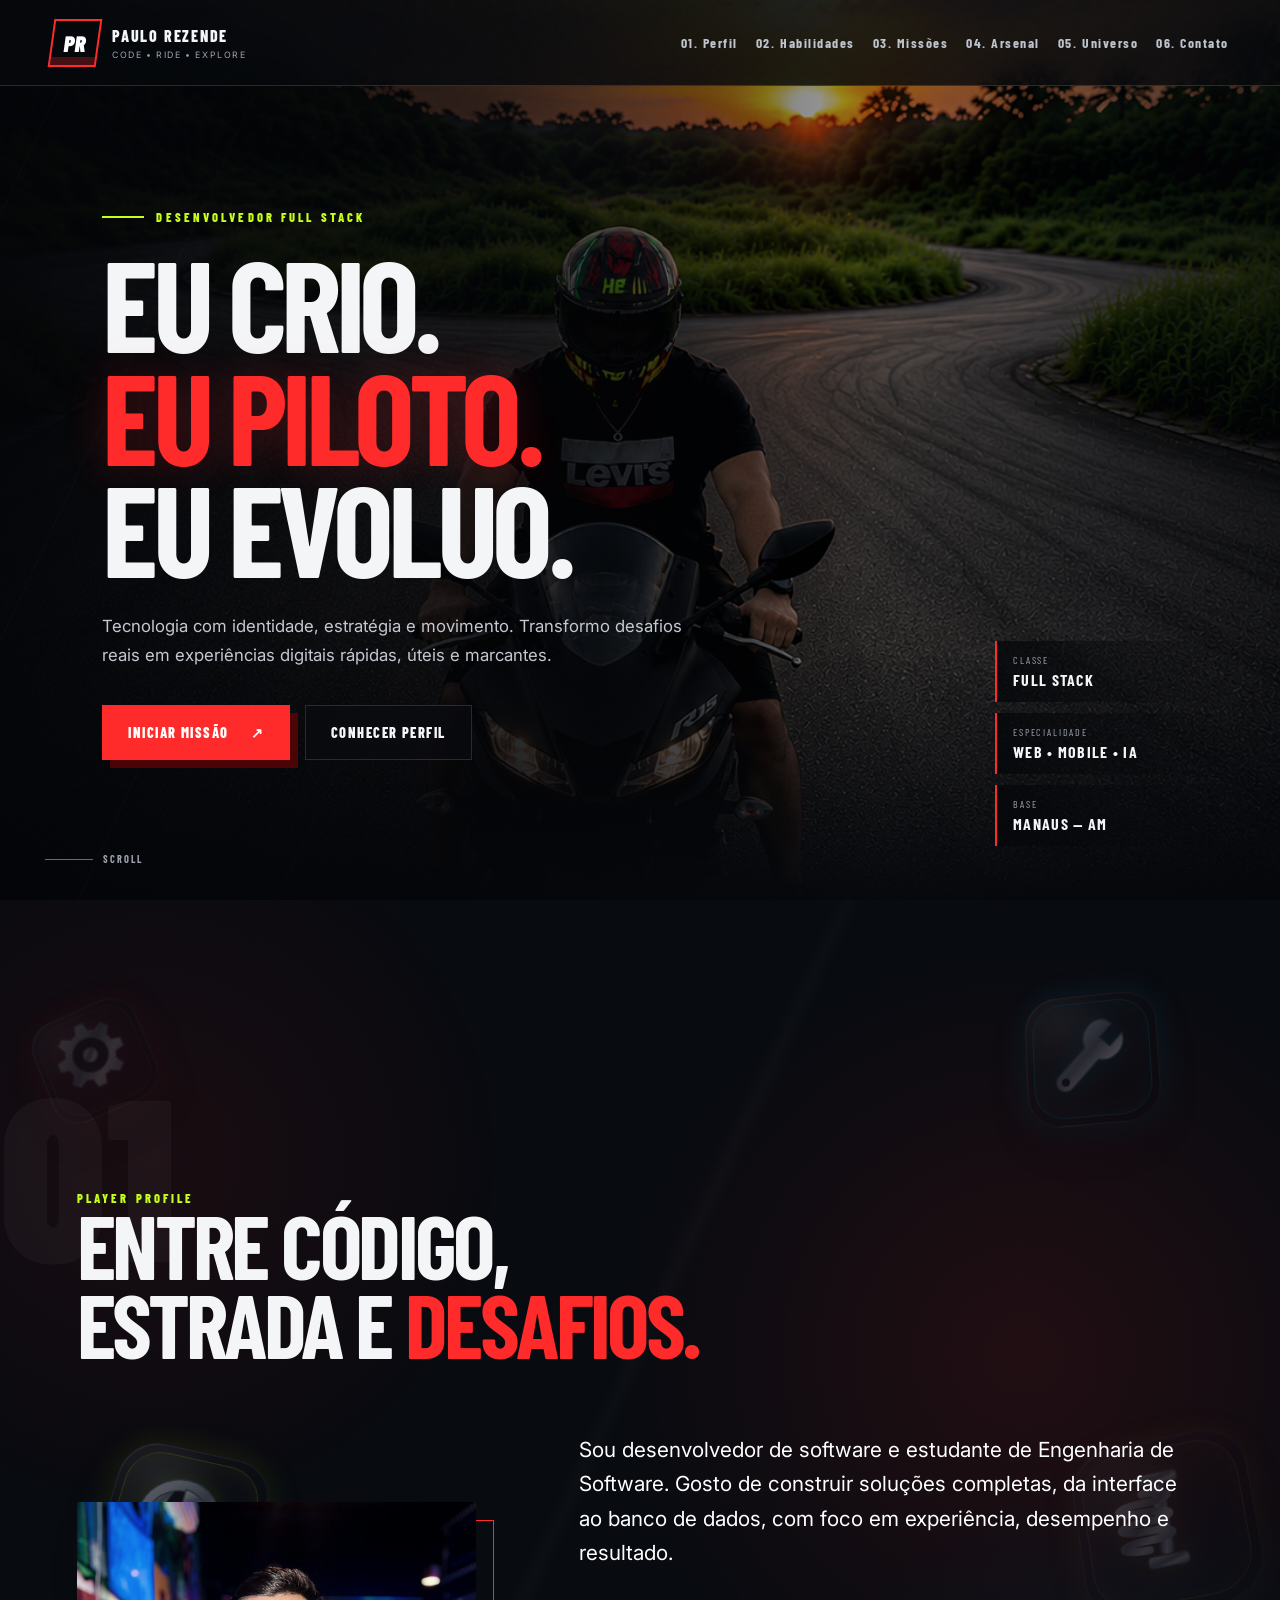
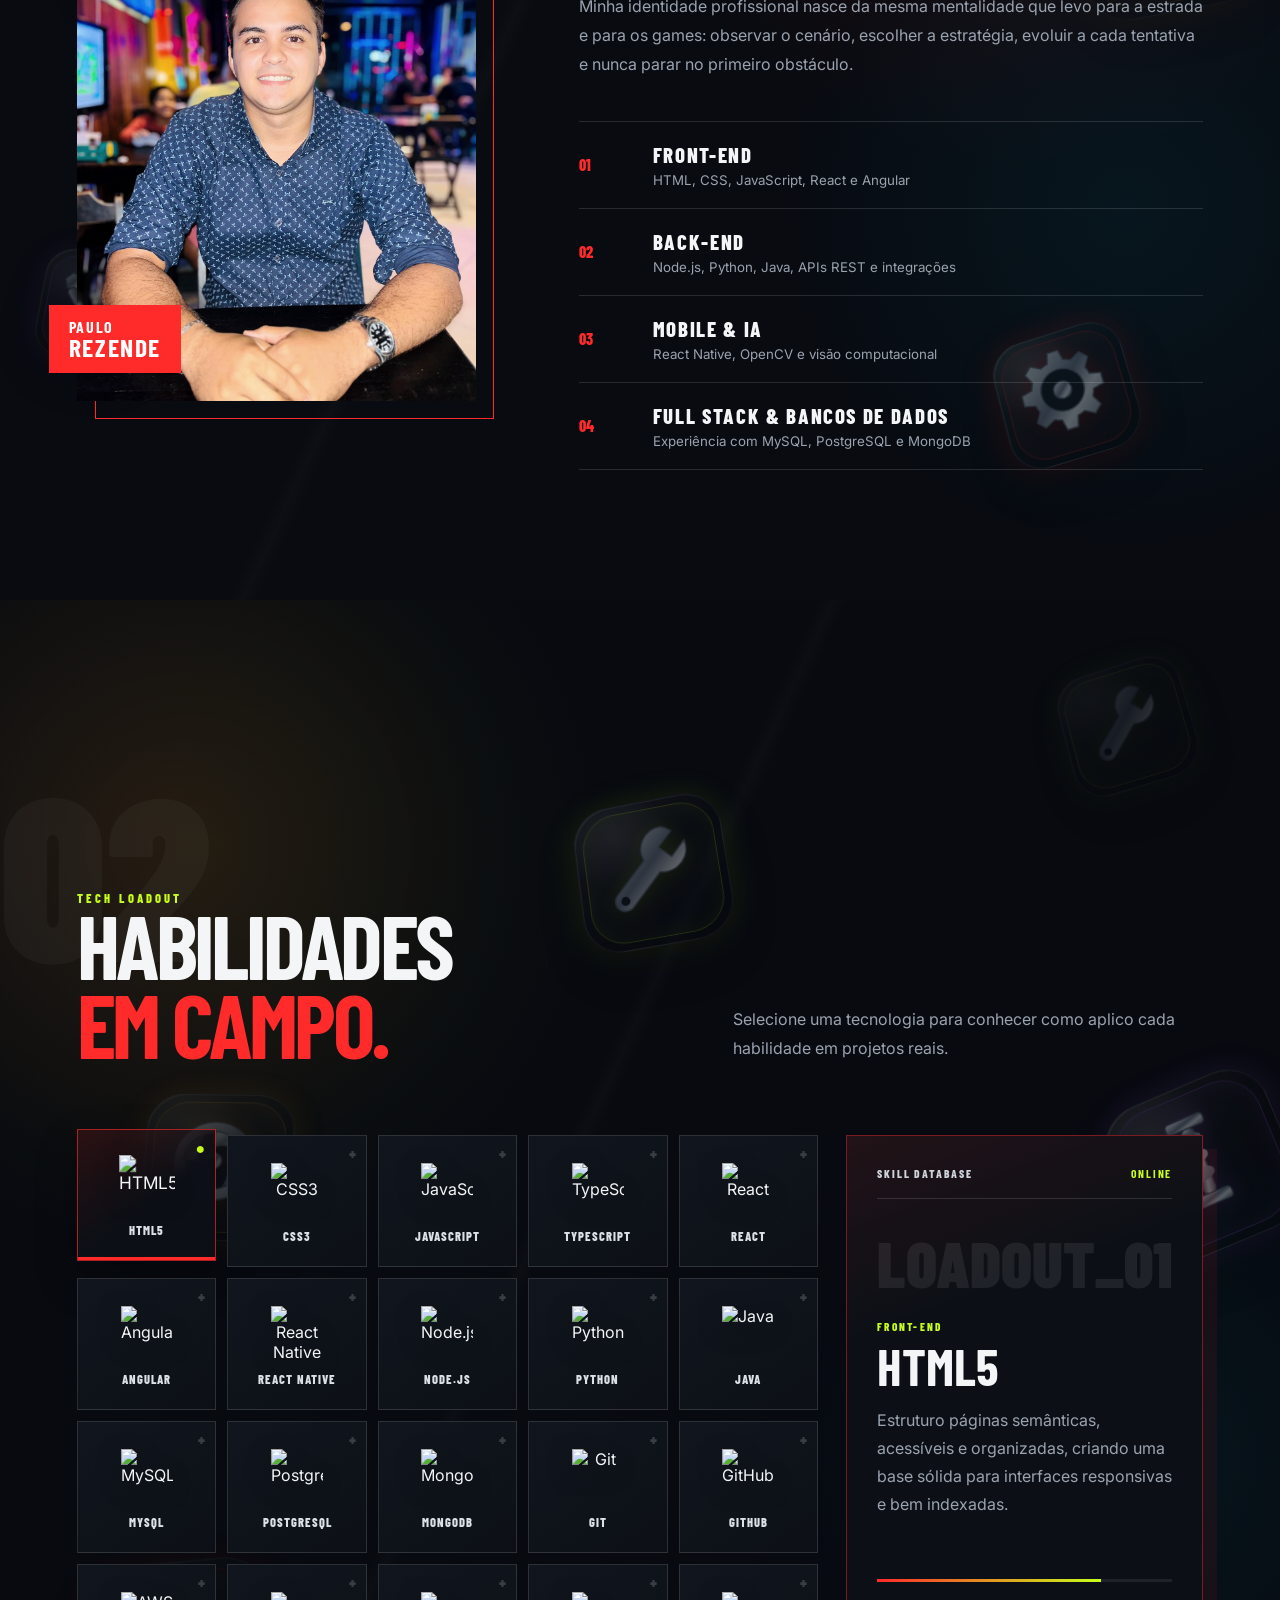
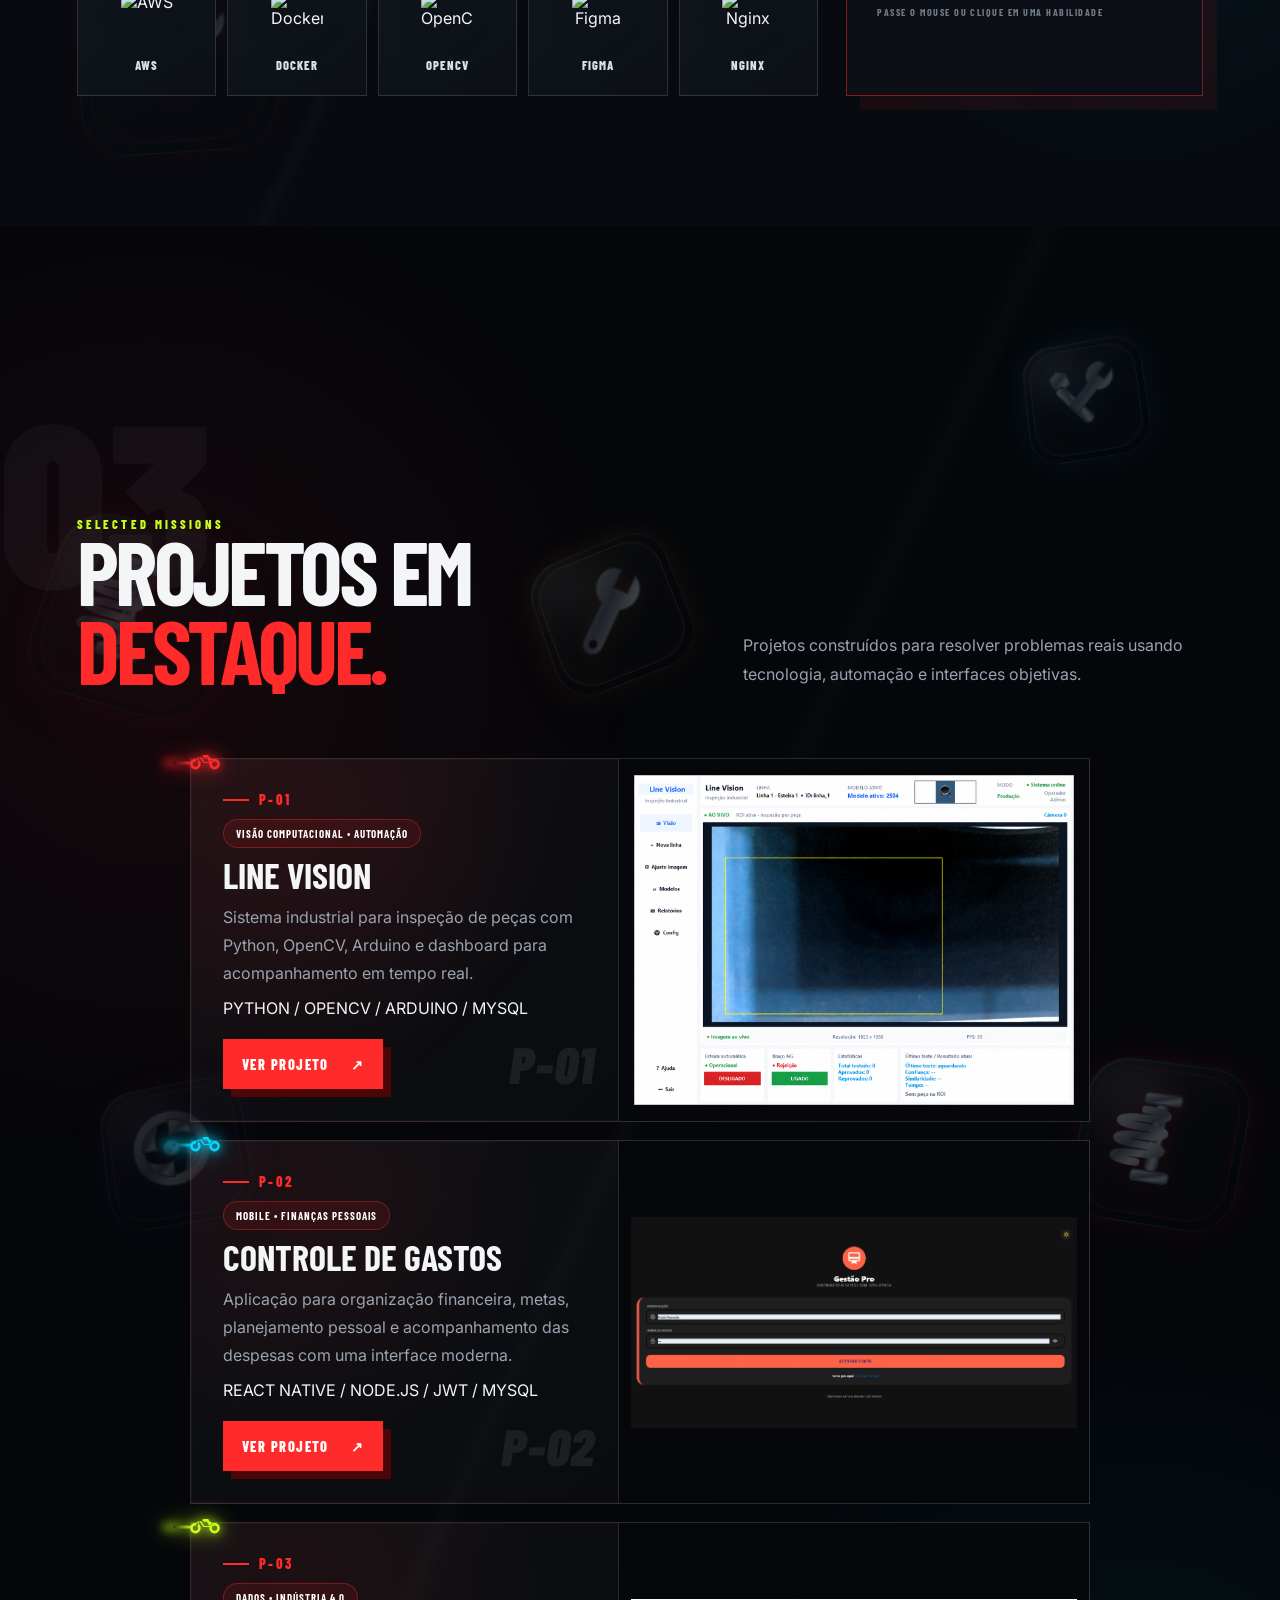
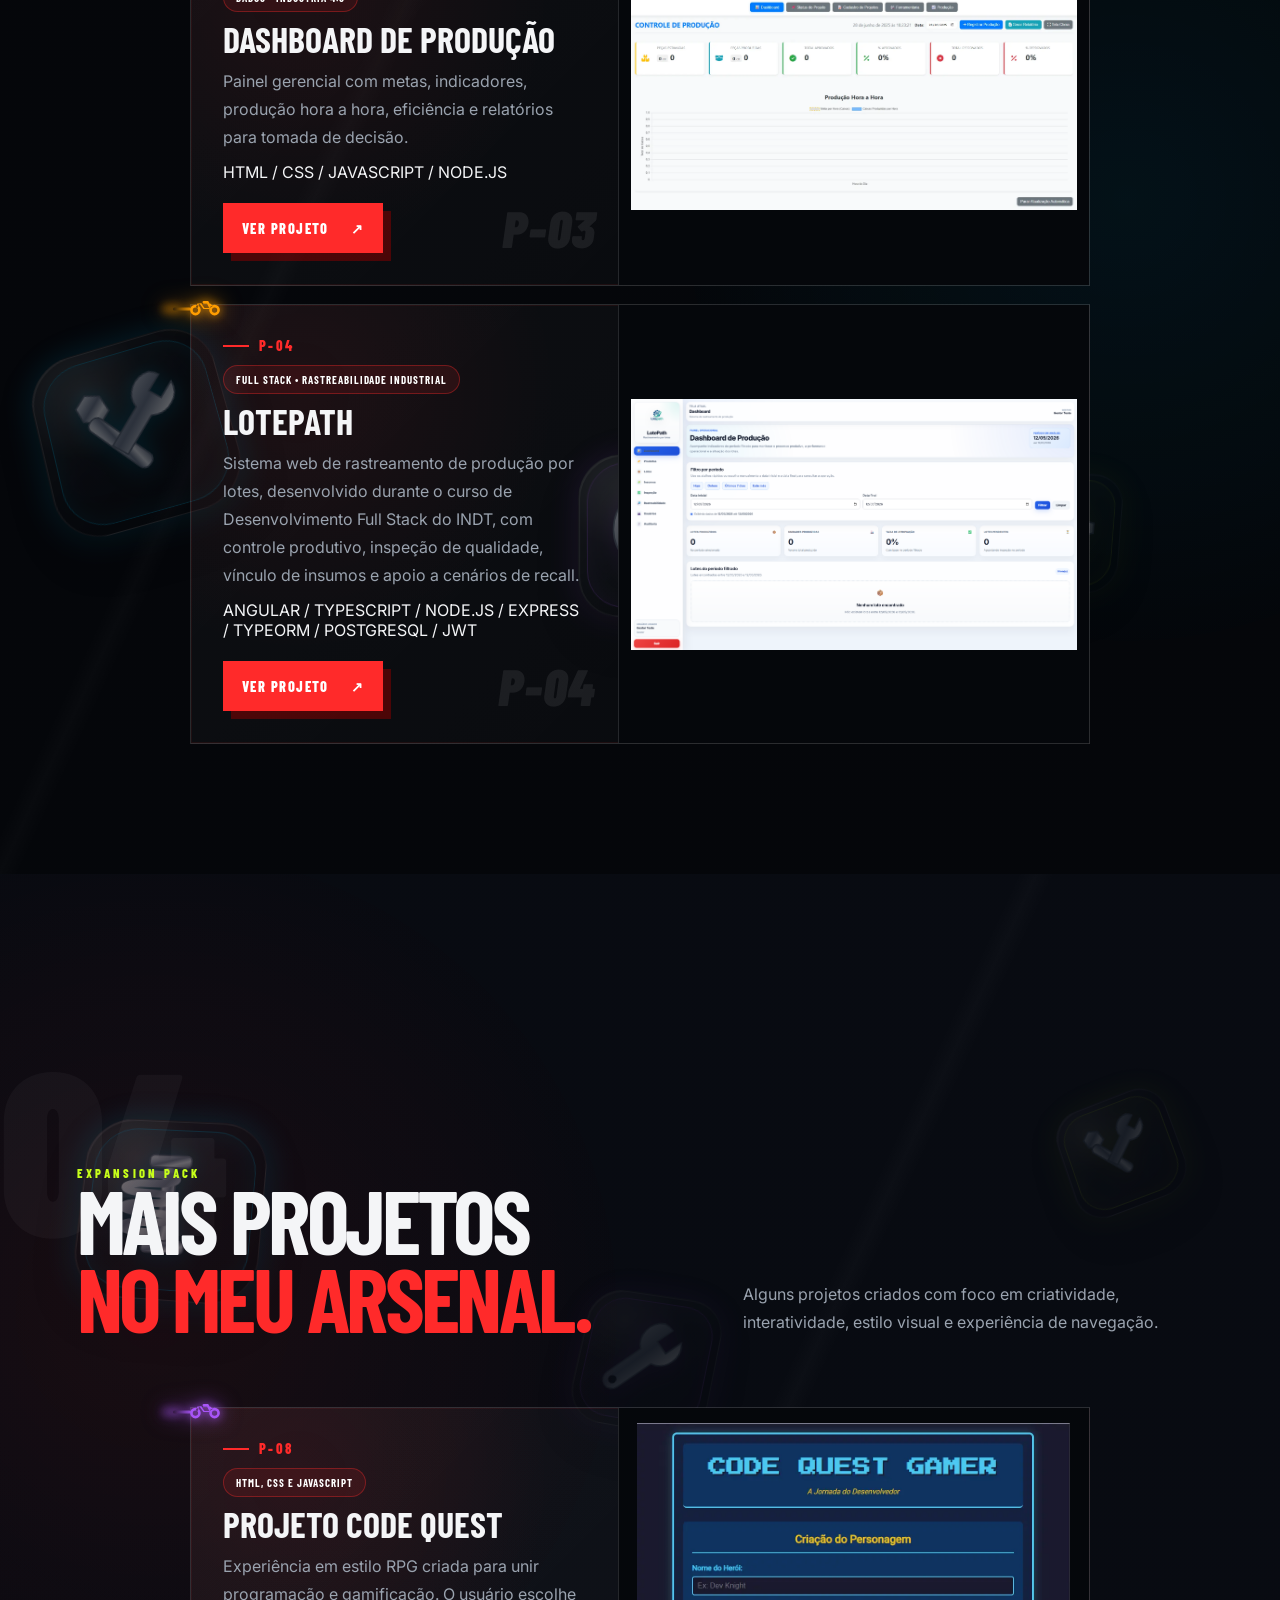
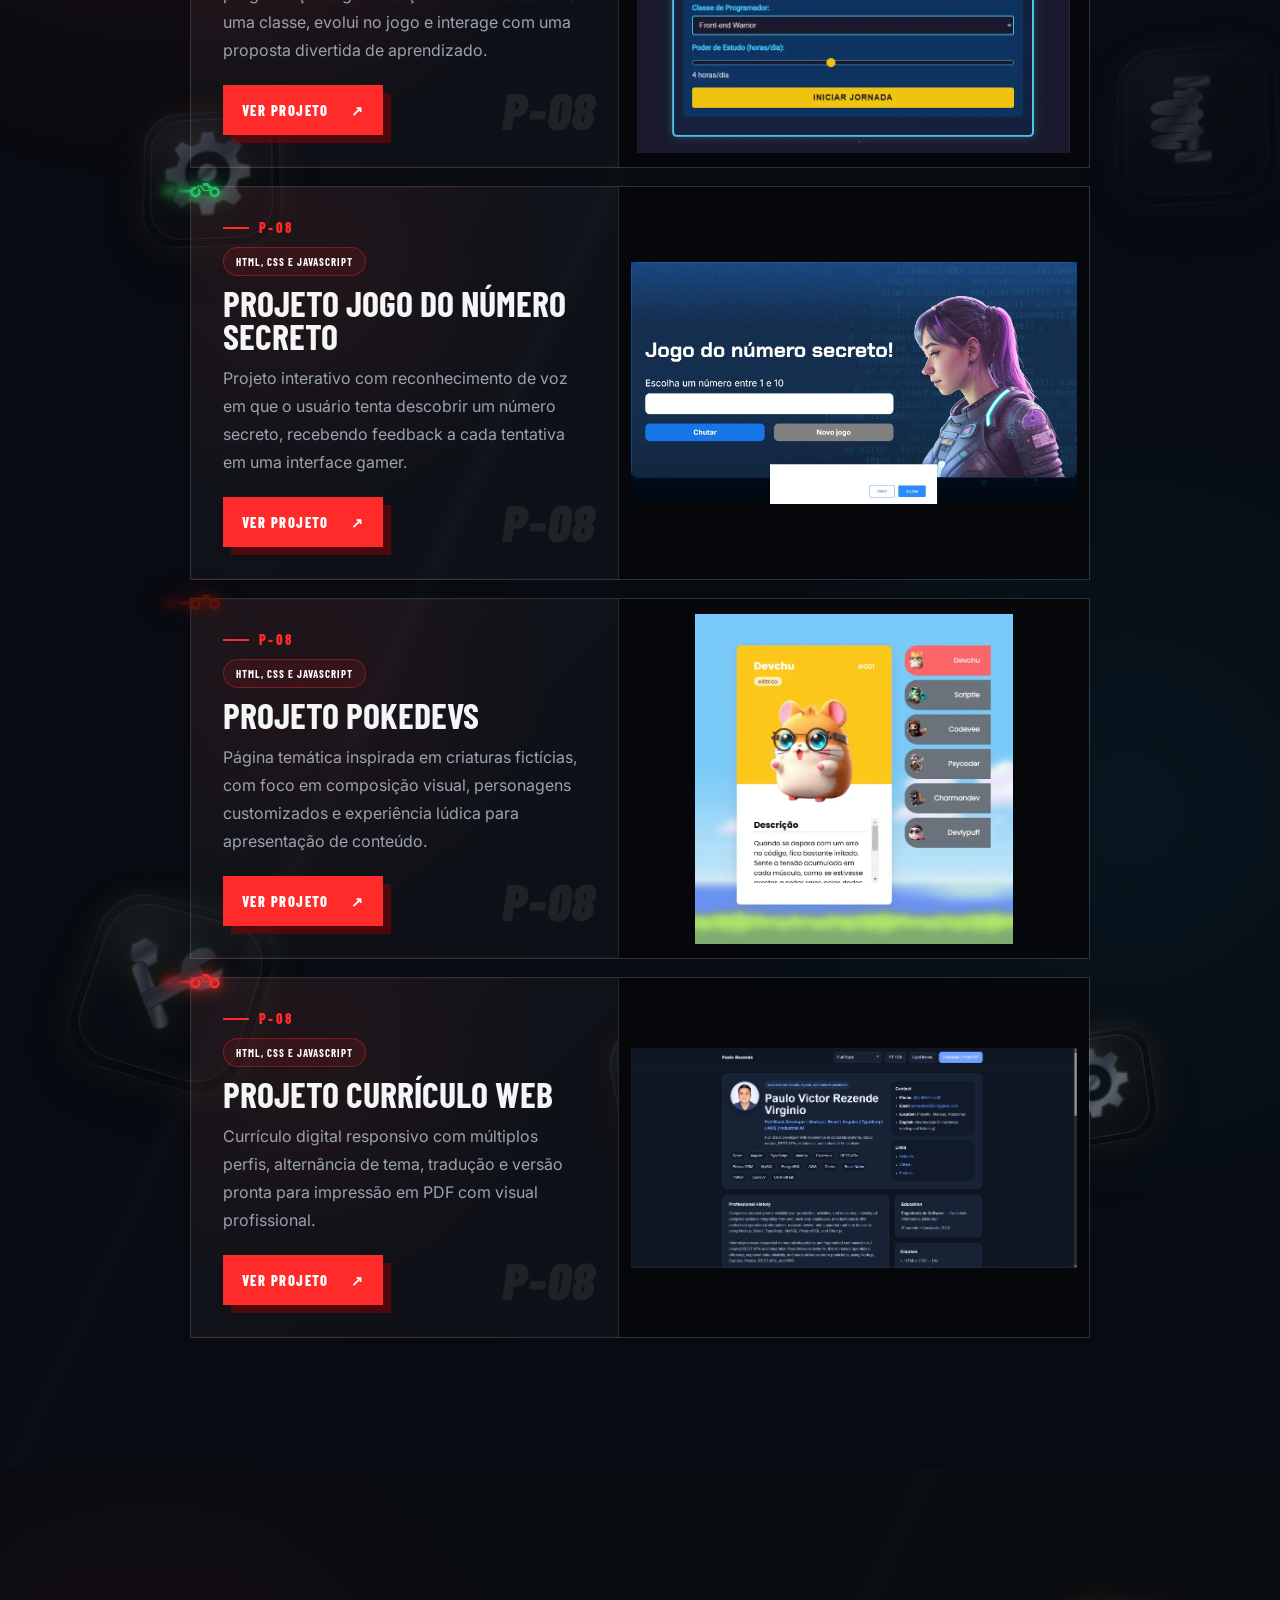
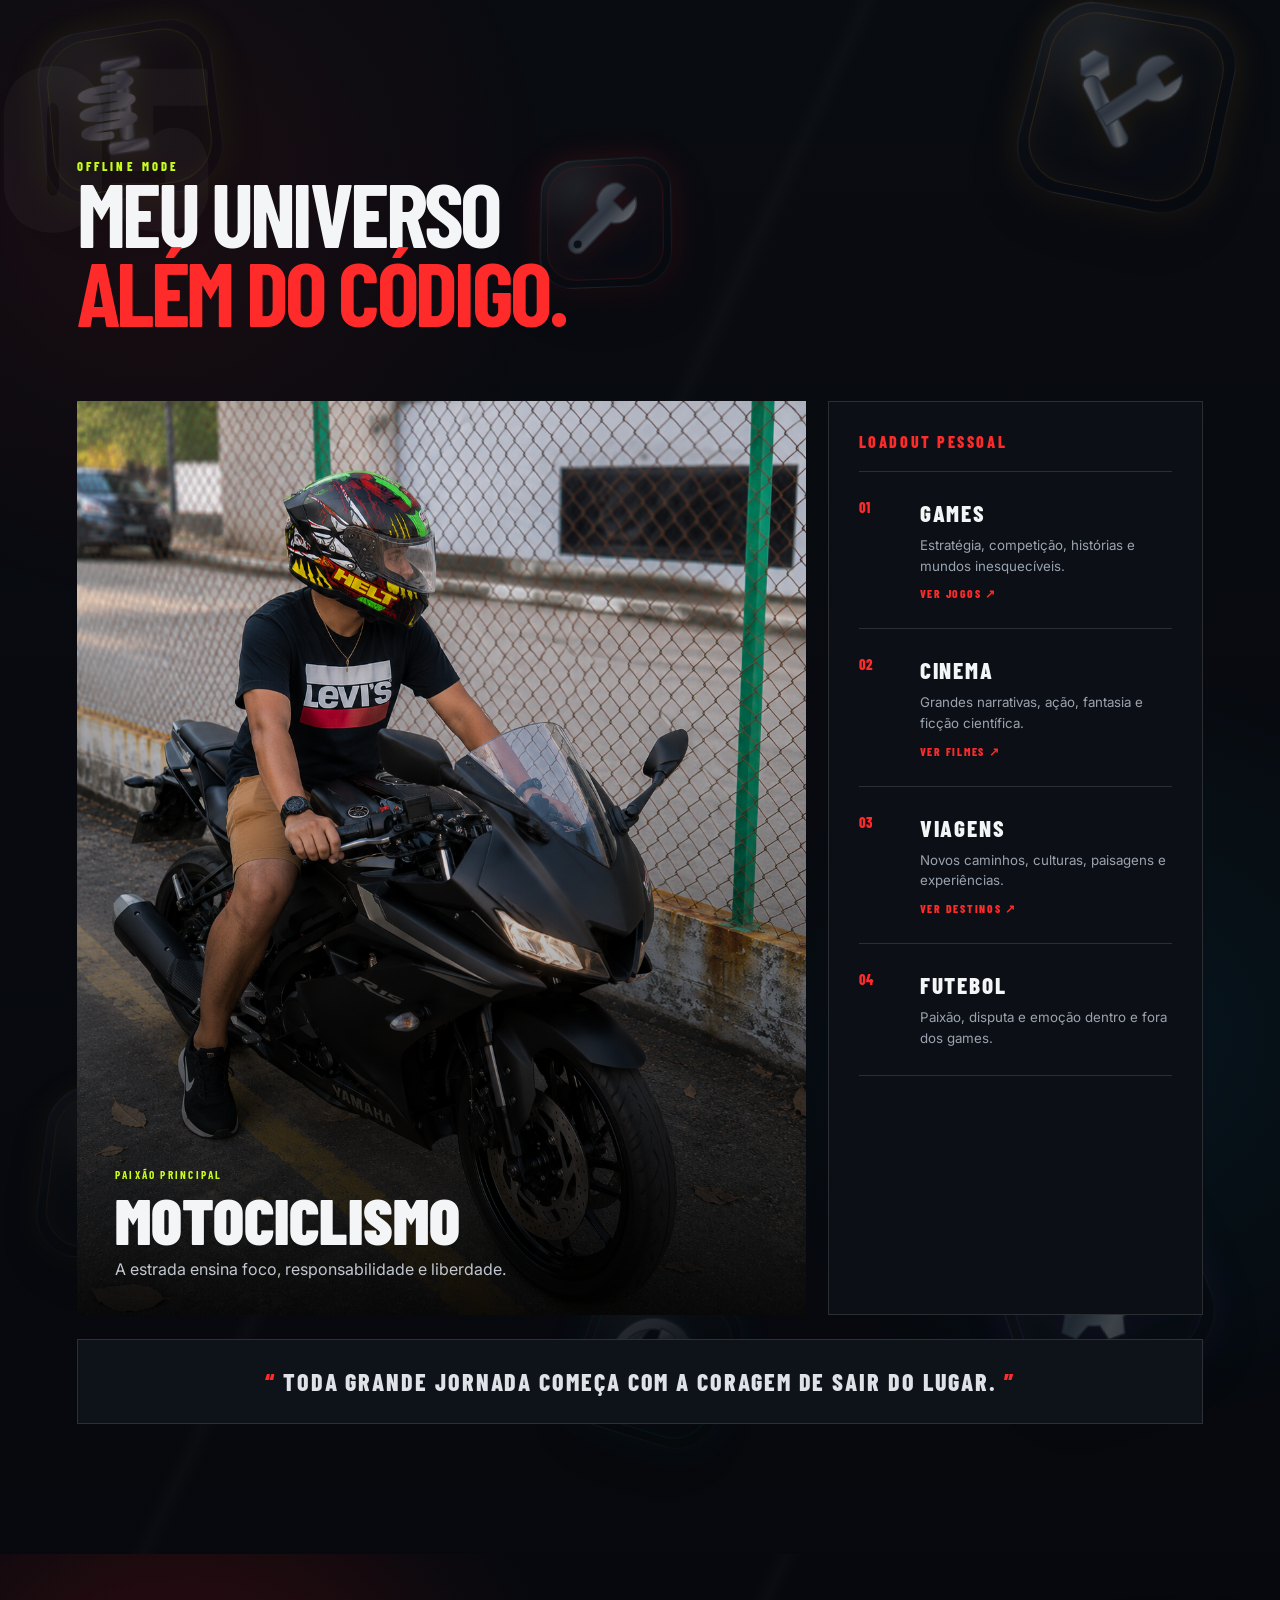
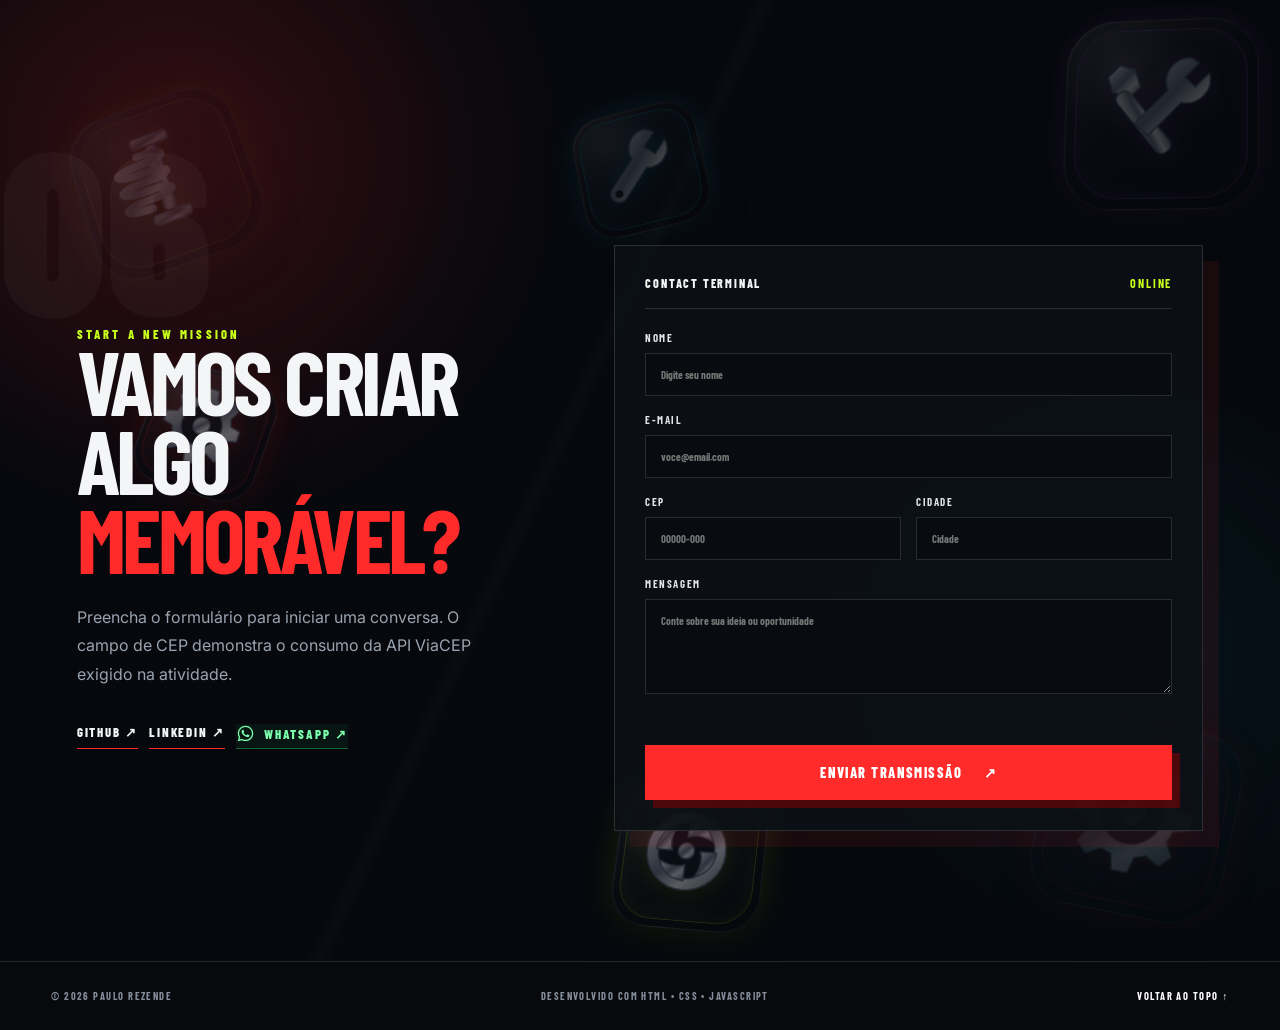
==== commit 8fb74351: "feat: adiciona contato pelo WhatsApp" ====
--- a/index.html
+++ b/index.html
@@ -338,6 +338,12 @@
           <div class="social-links">
             <a href="https://github.com/pvrezende" target="_blank" rel="noopener noreferrer">GITHUB ↗</a>
             <a href="https://www.linkedin.com/in/pvrezende" target="_blank" rel="noopener noreferrer">LINKEDIN ↗</a>
+            <a class="whatsapp-contact-link" href="https://wa.me/5592984615708?text=Ol%C3%A1%2C%20Paulo!%20Vi%20seu%20portf%C3%B3lio%20e%20gostaria%20de%20conversar%20com%20voc%C3%AA." target="_blank" rel="noopener noreferrer" aria-label="Conversar com Paulo Rezende pelo WhatsApp">
+              <svg aria-hidden="true" viewBox="0 0 32 32">
+                <path d="M16.04 3C8.86 3 3.02 8.8 3.02 15.94c0 2.28.6 4.5 1.73 6.46L3 29l6.78-1.78a13.06 13.06 0 0 0 6.25 1.59h.01c7.18 0 13.02-5.81 13.02-12.95C29.06 8.8 23.22 3 16.04 3Zm0 23.62h-.01a10.86 10.86 0 0 1-5.54-1.51l-.4-.24-4.02 1.05 1.07-3.9-.26-.4a10.7 10.7 0 0 1-1.67-5.68c0-5.94 4.86-10.77 10.83-10.77 5.97 0 10.83 4.83 10.83 10.77 0 5.94-4.86 10.68-10.83 10.68Zm5.94-8.05c-.33-.16-1.93-.95-2.23-1.06-.3-.11-.52-.16-.74.16-.22.33-.85 1.06-1.04 1.28-.19.22-.38.24-.71.08-.33-.16-1.38-.51-2.63-1.62-.97-.86-1.63-1.93-1.82-2.26-.19-.33-.02-.5.14-.66.15-.15.33-.38.49-.57.16-.19.22-.33.33-.55.11-.22.05-.41-.03-.57-.08-.16-.74-1.78-1.01-2.43-.27-.64-.54-.55-.74-.56h-.63c-.22 0-.57.08-.87.41-.3.33-1.14 1.11-1.14 2.7 0 1.59 1.17 3.13 1.33 3.35.16.22 2.3 3.5 5.57 4.91.78.33 1.38.53 1.85.68.78.25 1.49.21 2.05.13.63-.09 1.93-.79 2.2-1.55.27-.76.27-1.41.19-1.55-.08-.13-.3-.21-.63-.37Z"/>
+              </svg>
+              WHATSAPP ↗
+            </a>
           </div>
         </div>
 
--- a/styles.css
+++ b/styles.css
@@ -1,4 +1,3 @@
-
 :root {
   --bg: #07090d;
   --panel: #0c1016;
@@ -1424,7 +1423,7 @@
   overflow: hidden;
 }
 
-/* Mantém o conteúdo sempre acima dos elementos mecânicos. */
+/* Mantém todo o conteúdo acima dos símbolos decorativos. */
 .profile.section > :not(.mechanic-wallpaper),
 .skills-section.section > :not(.mechanic-wallpaper),
 .missions.section > :not(.mechanic-wallpaper),
@@ -1441,7 +1440,7 @@
   z-index: 1;
   overflow: hidden;
   pointer-events: none;
-  perspective: 1100px;
+  perspective: 1400px;
 }
 
 .mechanic-wallpaper::before {
@@ -1455,29 +1454,46 @@
   opacity: .9;
 }
 
+/*
+  Símbolos maiores, quadrados e sem deformação.
+  O aspect-ratio garante que engrenagens, turbinas e ferramentas
+  mantenham sempre a proporção correta.
+*/
 .mechanic-symbol {
   --symbol-color: #ff2a2a;
   --symbol-glow: rgba(255,42,42,.38);
-  --symbol-size: 150px;
-  --tilt-x: 58deg;
-  --tilt-y: -18deg;
+  --symbol-size: clamp(195px, 15vw, 315px);
+  --tilt-x: 15deg;
+  --tilt-y: -10deg;
   --start-rotate: 0deg;
-  --move-x: 25px;
-  --move-y: 30px;
-  --float-time: 15s;
-  --spin-time: 22s;
+  --move-x: 30px;
+  --move-y: 36px;
+  --float-time: 16s;
+  --spin-time: 24s;
+
   position: absolute;
   width: var(--symbol-size);
-  height: var(--symbol-size);
-  opacity: .26;
+  aspect-ratio: 1 / 1;
+  display: grid;
+  place-items: center;
+  opacity: .28;
   transform-style: preserve-3d;
   animation: mechanicFloat var(--float-time) ease-in-out infinite;
   will-change: transform;
 }
 
-.mechanic-symbol.depth-back { opacity: .13; filter: blur(.35px); }
-.mechanic-symbol.depth-mid { opacity: .22; }
-.mechanic-symbol.depth-front { opacity: .34; }
+.mechanic-symbol.depth-back {
+  opacity: .15;
+  filter: blur(.2px);
+}
+
+.mechanic-symbol.depth-mid {
+  opacity: .24;
+}
+
+.mechanic-symbol.depth-front {
+  opacity: .36;
+}
 
 .mechanic-symbol-shell {
   position: absolute;
@@ -1487,18 +1503,22 @@
   border-radius: 26%;
   transform-style: preserve-3d;
   transform:
+    perspective(1250px)
     rotateX(var(--tilt-x))
     rotateY(var(--tilt-y))
-    rotateZ(var(--start-rotate));
+    rotateZ(var(--start-rotate))
+    translateZ(0);
+  transform-origin: center center;
   background:
-    linear-gradient(145deg, rgba(255,255,255,.17), rgba(255,255,255,.025) 46%, rgba(0,0,0,.18)),
+    radial-gradient(circle at 28% 22%, rgba(255,255,255,.18), transparent 34%),
+    linear-gradient(145deg, rgba(255,255,255,.14), rgba(255,255,255,.025) 48%, rgba(0,0,0,.18)),
     rgba(12,17,25,.54);
   border: 1px solid rgba(255,255,255,.12);
   box-shadow:
     inset 1px 1px 0 rgba(255,255,255,.18),
     inset -10px -12px 28px rgba(0,0,0,.22),
-    0 18px 45px rgba(0,0,0,.36),
-    0 0 30px var(--symbol-glow);
+    0 20px 48px rgba(0,0,0,.38),
+    0 0 34px var(--symbol-glow);
 }
 
 .mechanic-symbol-shell::after {
@@ -1510,20 +1530,42 @@
   box-shadow: inset 0 0 22px color-mix(in srgb, var(--symbol-color) 13%, transparent);
 }
 
+/* Centralização real do SVG dentro da placa 3D. */
 .mechanic-symbol svg {
-  width: 72%;
-  height: 72%;
+  position: absolute;
+  top: 50%;
+  left: 50%;
+  width: 62%;
+  height: 62%;
+  max-width: 62%;
+  max-height: 62%;
   overflow: visible;
+  transform: translate(-50%, -50%) translateZ(20px);
+  transform-origin: center center;
   filter:
-    drop-shadow(0 10px 8px rgba(0,0,0,.34))
-    drop-shadow(0 0 9px var(--symbol-glow));
+    drop-shadow(0 10px 10px rgba(0,0,0,.36))
+    drop-shadow(0 0 10px var(--symbol-glow));
   animation: mechanicSpin var(--spin-time) linear infinite;
   transform-style: preserve-3d;
 }
 
+/* Engrenagens e turbinas ganham mais presença sem ficarem esticadas. */
+.mechanic-symbol.type-gear svg,
+.mechanic-symbol.type-turbo svg {
+  width: 68%;
+  height: 68%;
+  max-width: 68%;
+  max-height: 68%;
+}
+
+/* Ferramentas compridas mantêm proporção e ficam bem centralizadas. */
 .mechanic-symbol.type-suspension svg,
 .mechanic-symbol.type-wrench svg,
 .mechanic-symbol.type-tools svg {
+  width: 60%;
+  height: 60%;
+  max-width: 60%;
+  max-height: 60%;
   animation-name: mechanicRock;
   animation-timing-function: ease-in-out;
   animation-direction: alternate;
@@ -1542,24 +1584,32 @@
     transform: translate3d(0, 0, 0) scale(1);
   }
   25% {
-    transform: translate3d(var(--move-x), calc(var(--move-y) * -.65), 35px) scale(1.04);
+    transform: translate3d(var(--move-x), calc(var(--move-y) * -.55), 32px) scale(1.035);
   }
   52% {
-    transform: translate3d(calc(var(--move-x) * -.55), calc(var(--move-y) * -1), 0) scale(.97);
+    transform: translate3d(calc(var(--move-x) * -.55), calc(var(--move-y) * -1), 0) scale(.985);
   }
   76% {
-    transform: translate3d(calc(var(--move-x) * .35), var(--move-y), 20px) scale(1.02);
+    transform: translate3d(calc(var(--move-x) * .35), var(--move-y), 22px) scale(1.02);
   }
 }
 
 @keyframes mechanicSpin {
-  from { transform: rotateZ(0deg) translateZ(18px); }
-  to { transform: rotateZ(360deg) translateZ(18px); }
+  from {
+    transform: translate(-50%, -50%) translateZ(20px) rotateZ(0deg);
+  }
+  to {
+    transform: translate(-50%, -50%) translateZ(20px) rotateZ(360deg);
+  }
 }
 
 @keyframes mechanicRock {
-  from { transform: rotateZ(-13deg) translateZ(18px); }
-  to { transform: rotateZ(13deg) translateZ(28px); }
+  from {
+    transform: translate(-50%, -50%) translateZ(20px) rotateZ(-10deg);
+  }
+  to {
+    transform: translate(-50%, -50%) translateZ(28px) rotateZ(10deg);
+  }
 }
 
 /* Torna o fundo das seções menos sólido para integrar o wallpaper. */
@@ -1593,13 +1643,29 @@
     linear-gradient(rgba(7,9,13,.91), rgba(7,9,13,.91));
 }
 
+@media (max-width: 1200px) {
+  .mechanic-symbol {
+    --symbol-size: clamp(165px, 17vw, 250px);
+  }
+}
+
 @media (max-width: 980px) {
   .mechanic-symbol {
-    --symbol-size: 105px;
-    opacity: .18;
-  }
-
-  .mechanic-symbol.depth-front { opacity: .25; }
+    --symbol-size: clamp(130px, 20vw, 195px);
+    opacity: .19;
+  }
+
+  .mechanic-symbol.depth-front {
+    opacity: .27;
+  }
+
+  .mechanic-symbol-shell {
+    transform:
+      perspective(1100px)
+      rotateX(11deg)
+      rotateY(-7deg)
+      rotateZ(var(--start-rotate));
+  }
 }
 
 @media (max-width: 640px) {
@@ -1608,8 +1674,12 @@
   }
 
   .mechanic-symbol {
-    --symbol-size: 78px;
-    opacity: .12;
+    --symbol-size: clamp(104px, 31vw, 148px);
+    opacity: .13;
+  }
+
+  .mechanic-symbol.depth-front {
+    opacity: .18;
   }
 }
 
@@ -1619,3 +1689,31 @@
     animation: none !important;
   }
 }
+
+/* ==========================================================
+   CONTATO PELO WHATSAPP
+   ========================================================== */
+
+.whatsapp-contact-link {
+  display: inline-flex !important;
+  align-items: center;
+  gap: 9px;
+  color: #7dffad !important;
+  border-color: rgba(37, 211, 102, .42) !important;
+  background: rgba(37, 211, 102, .07);
+}
+
+.whatsapp-contact-link:hover {
+  color: #fff !important;
+  border-color: #25d366 !important;
+  background: rgba(37, 211, 102, .18);
+  box-shadow: 0 0 24px rgba(37, 211, 102, .16);
+}
+
+.whatsapp-contact-link svg {
+  width: 19px;
+  height: 19px;
+  flex: 0 0 auto;
+  fill: currentColor;
+}
+
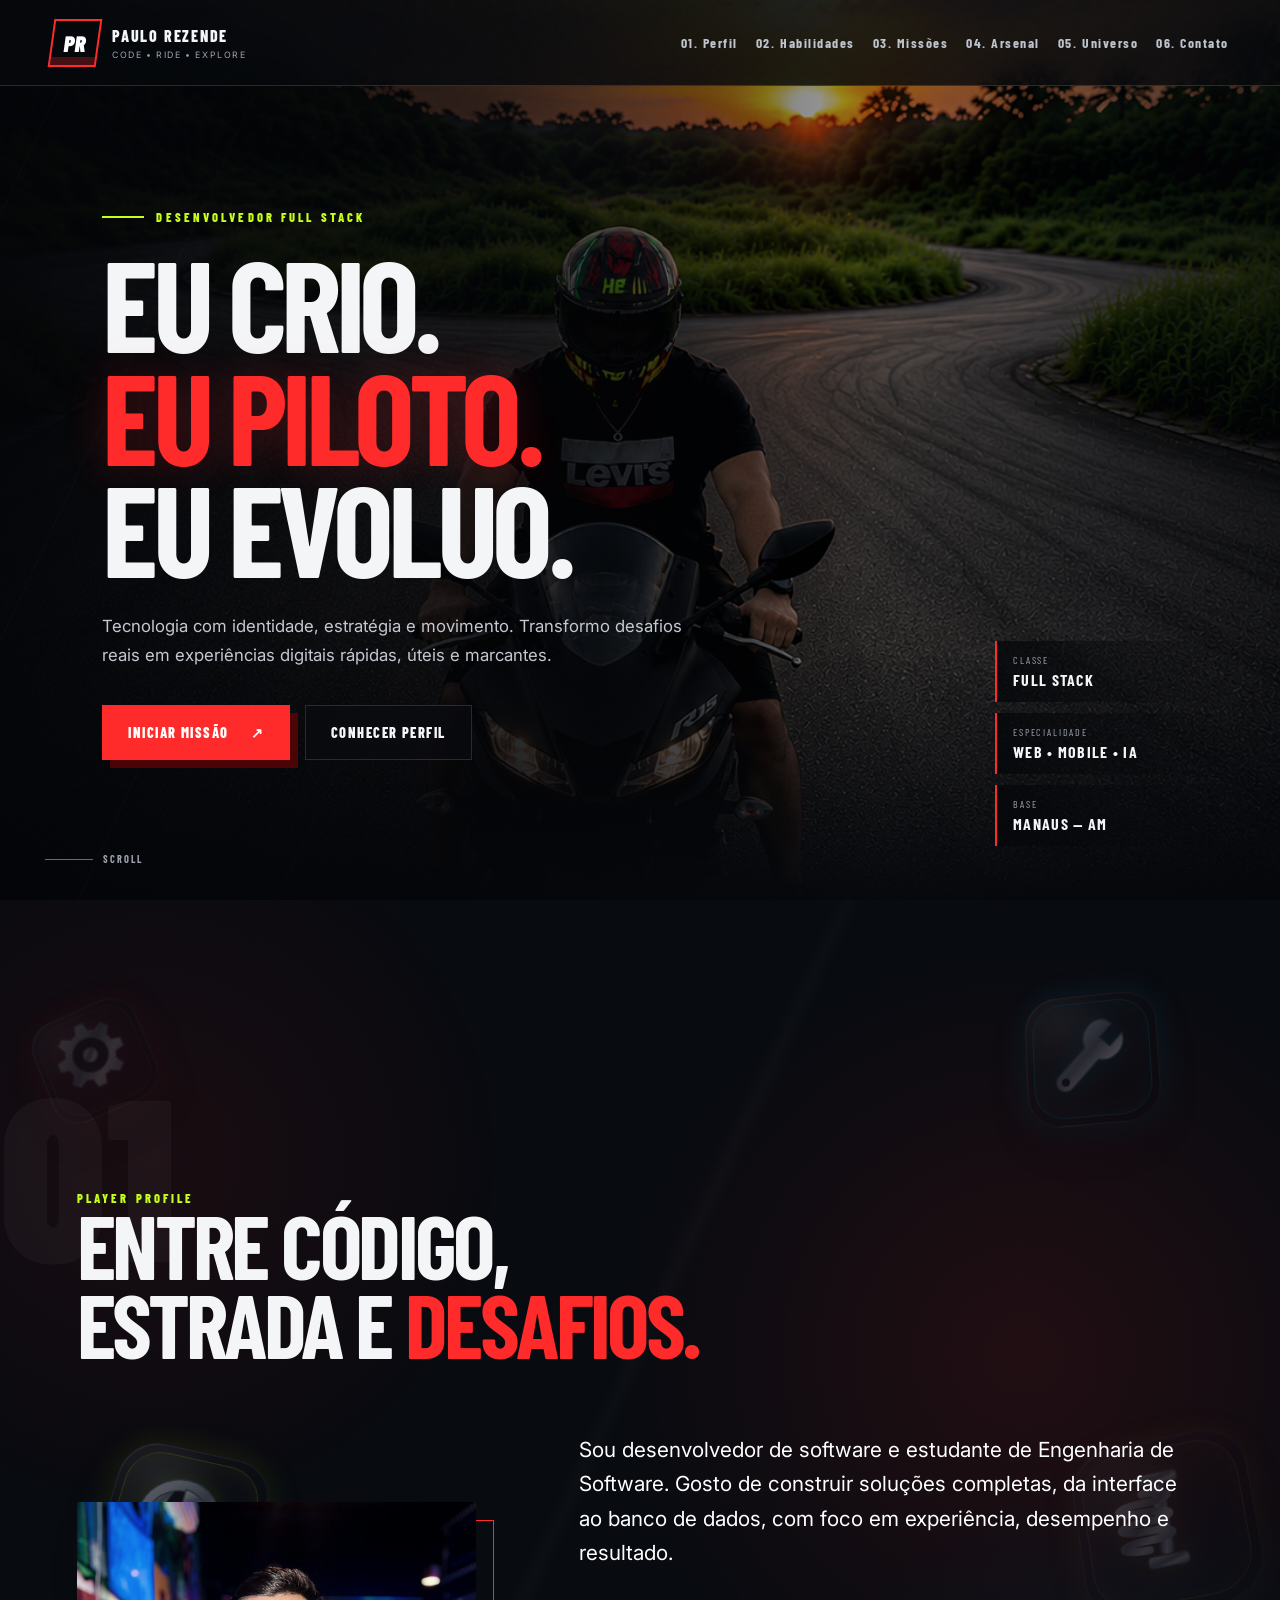
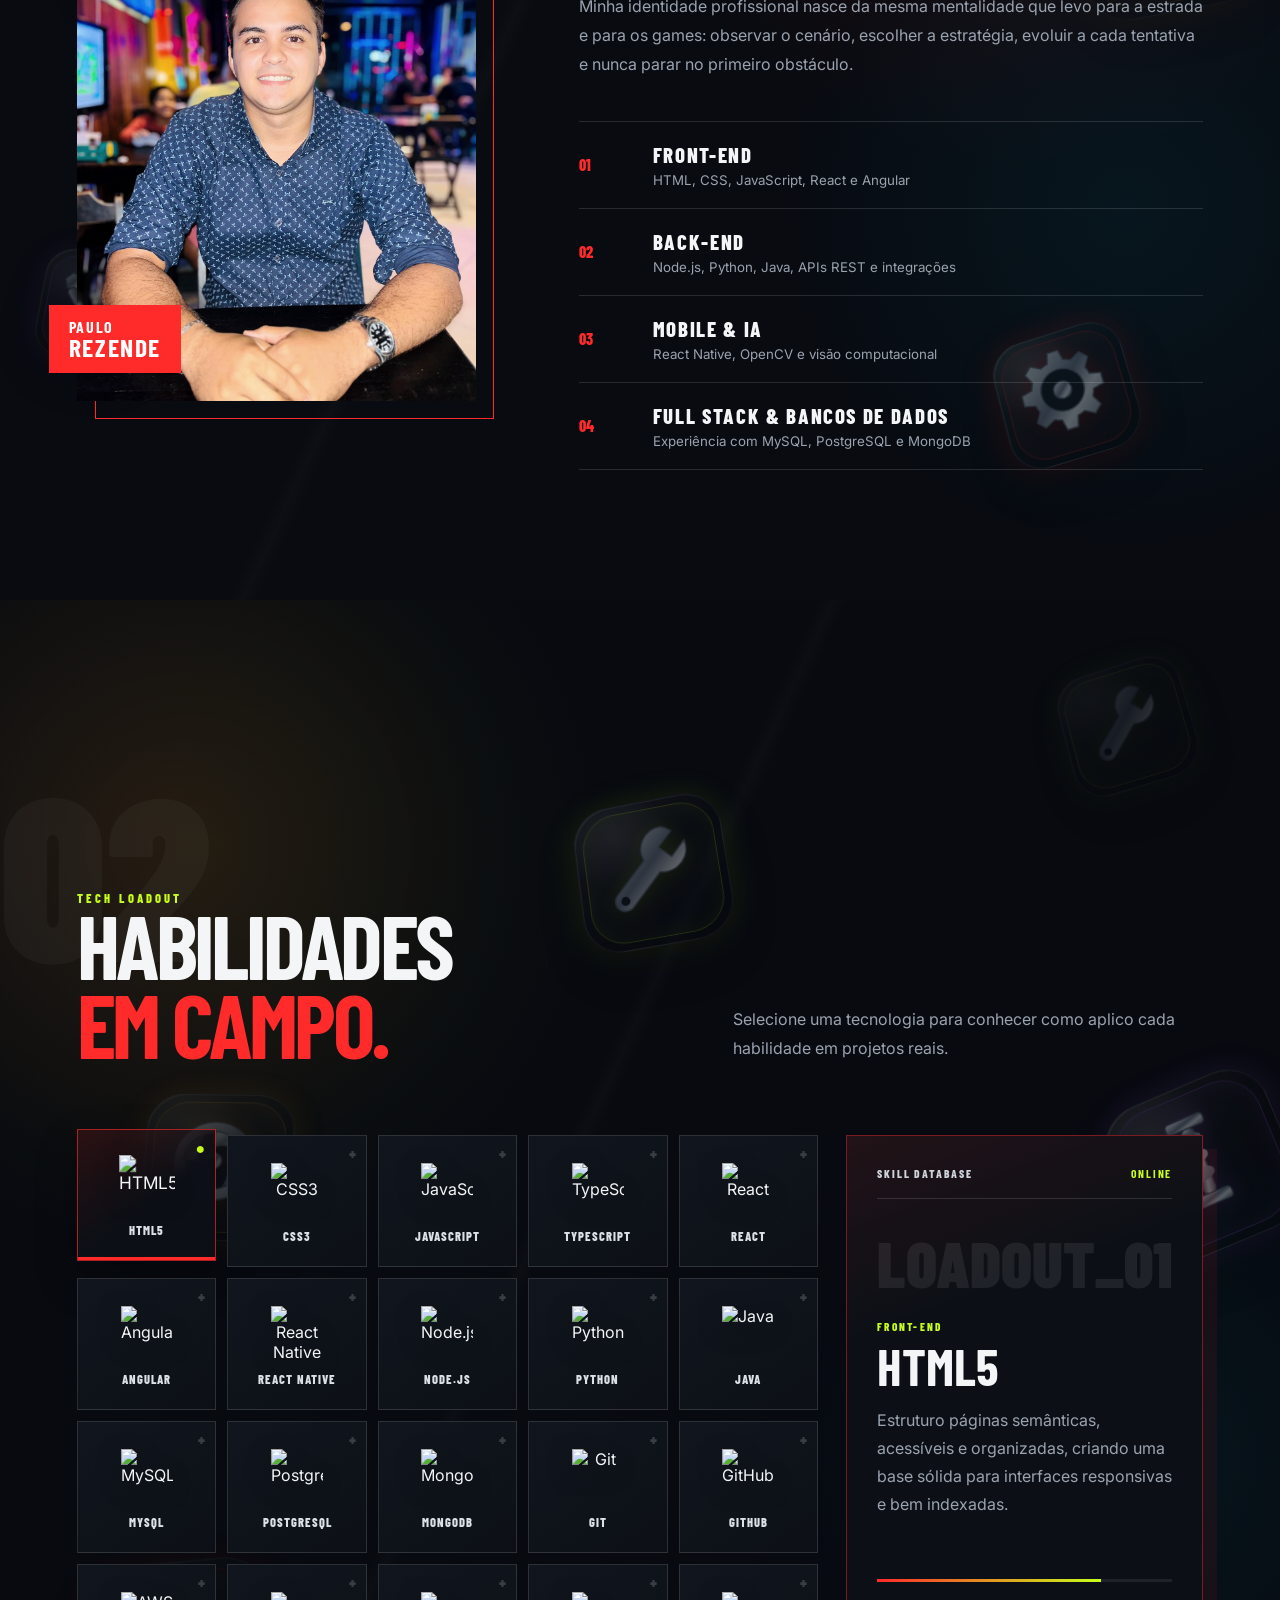
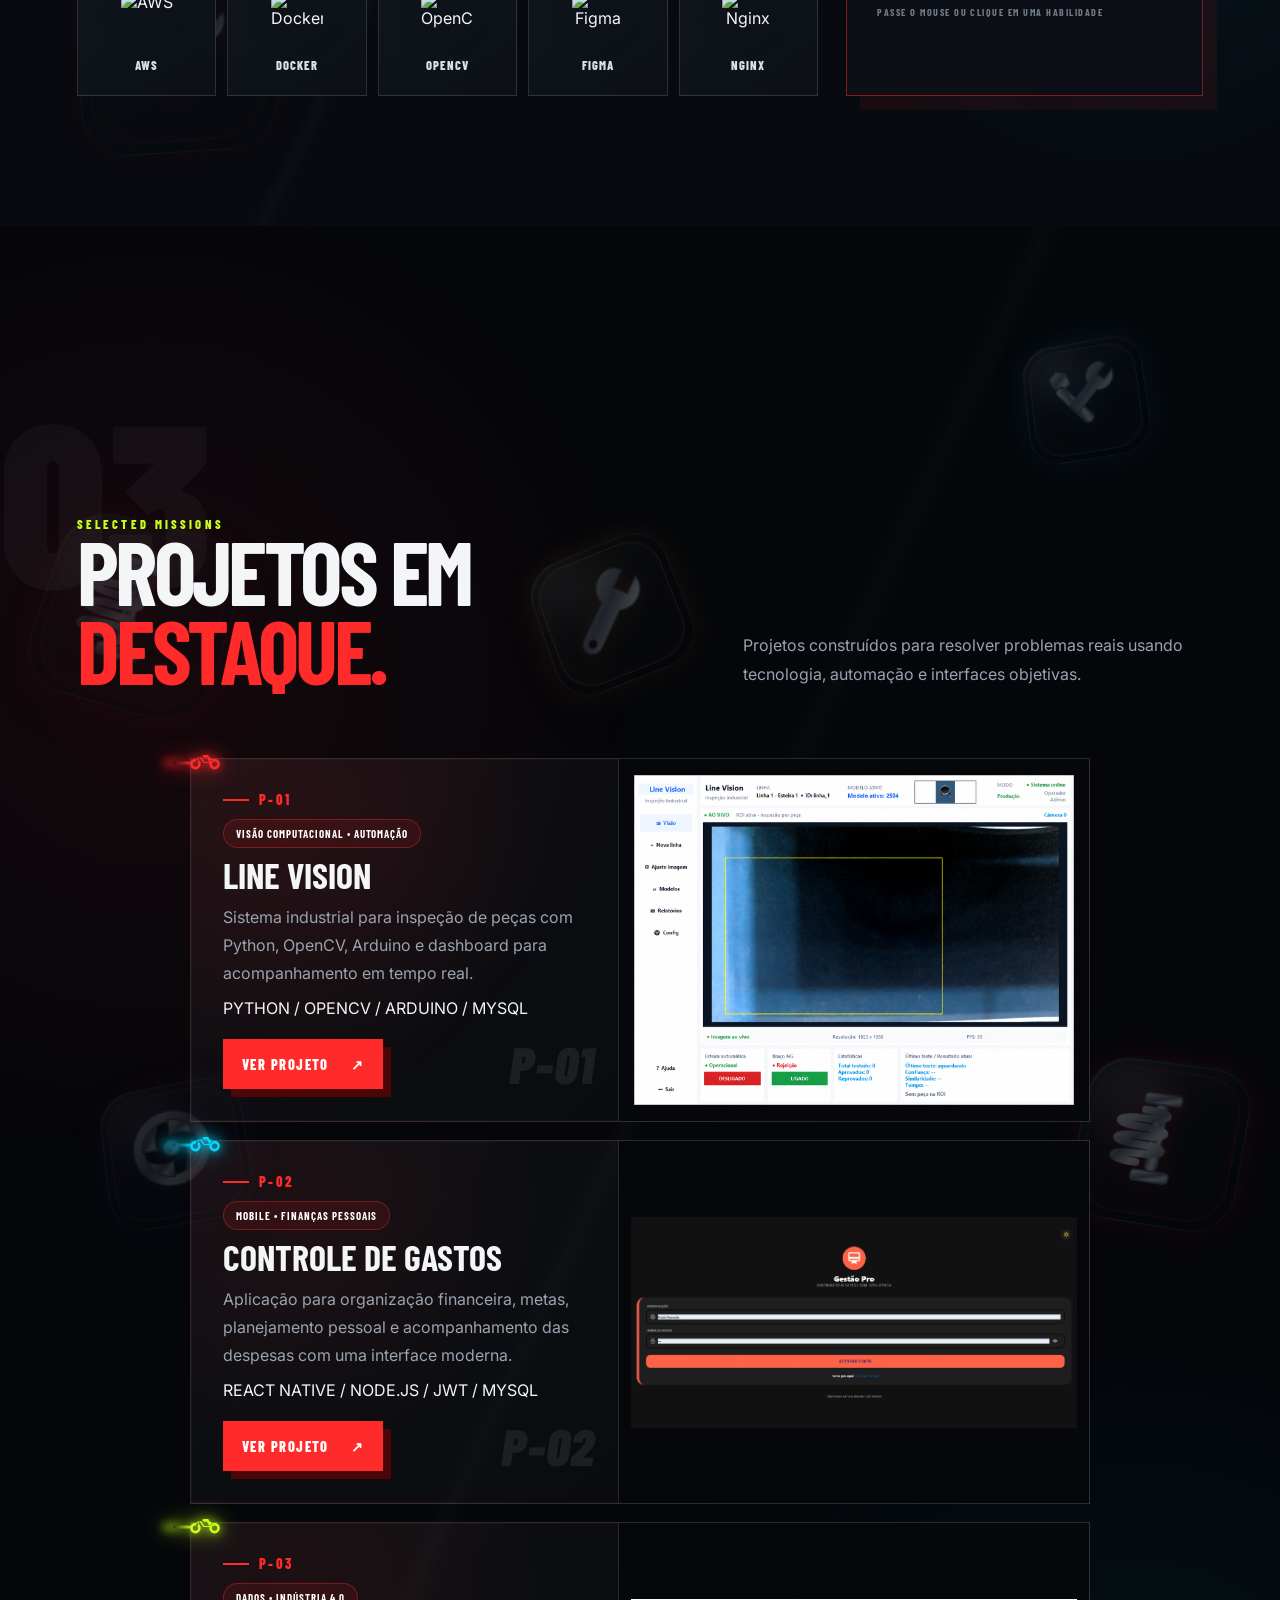
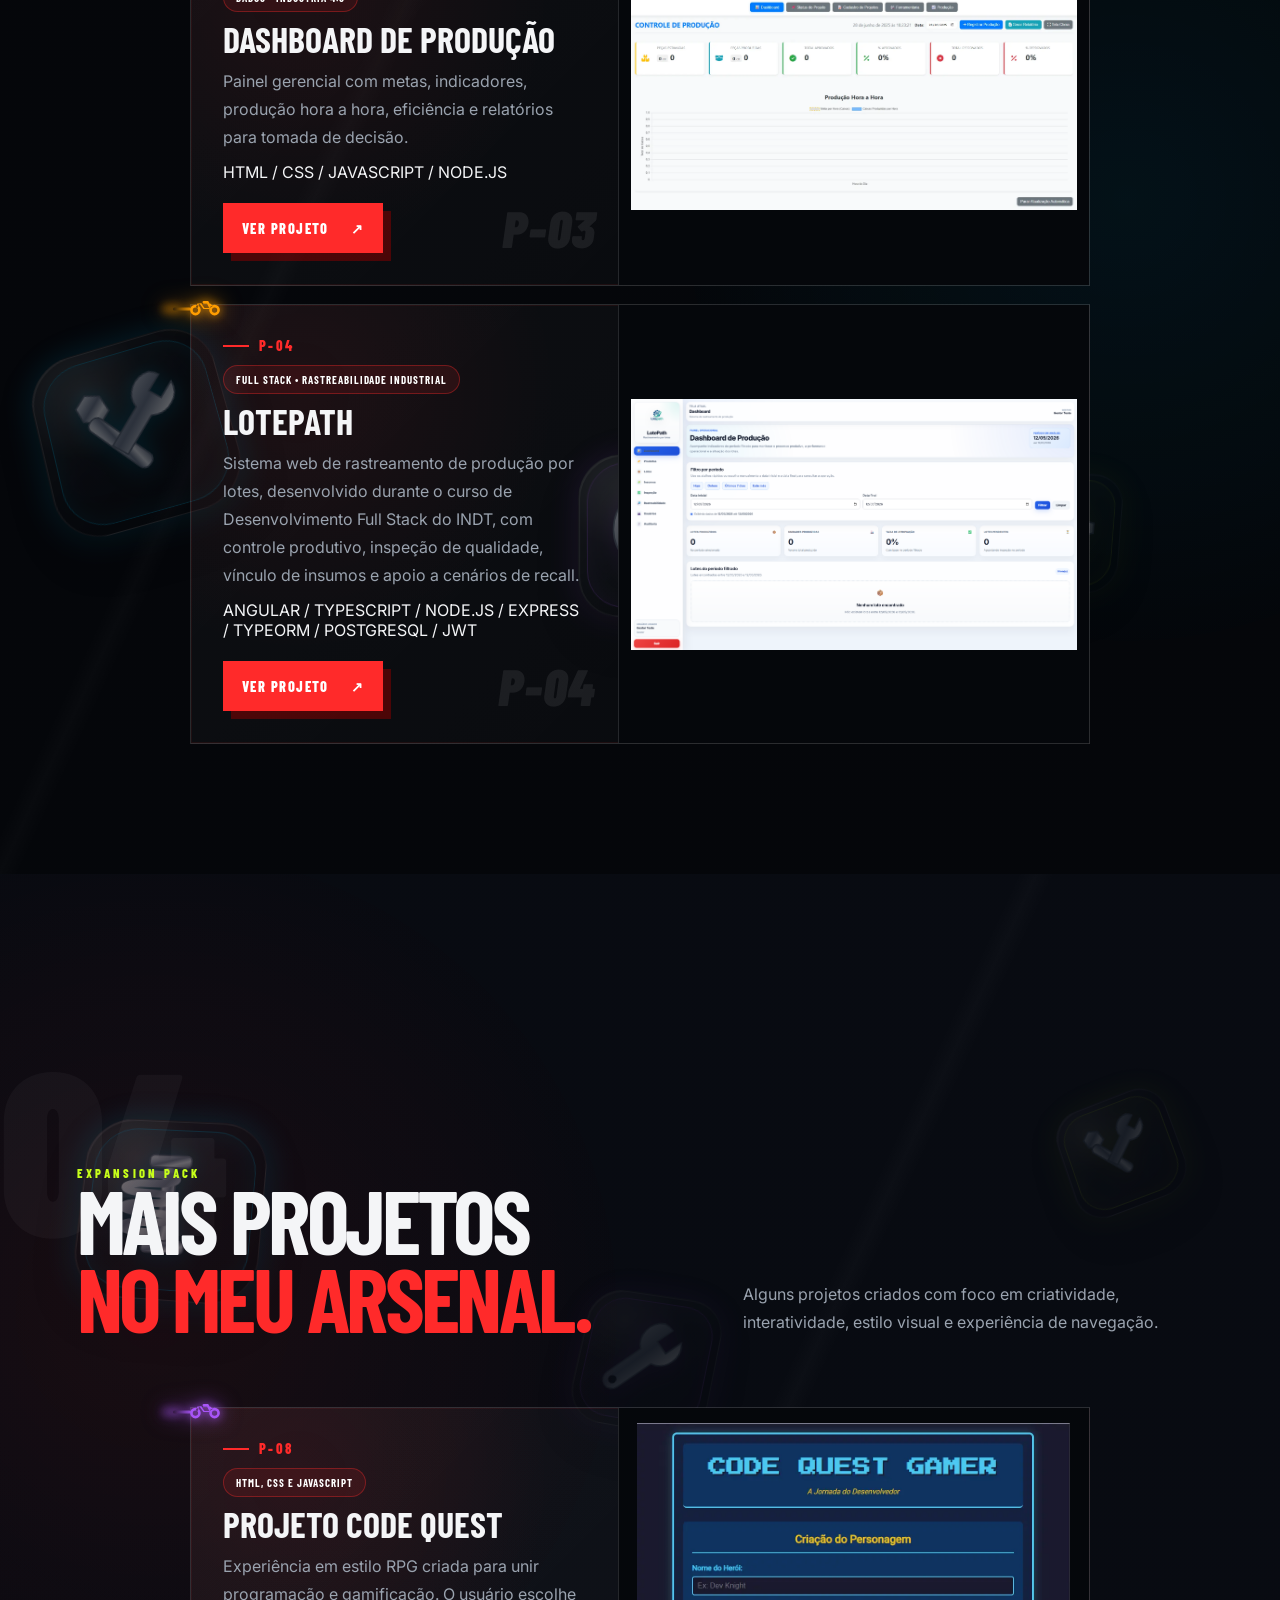
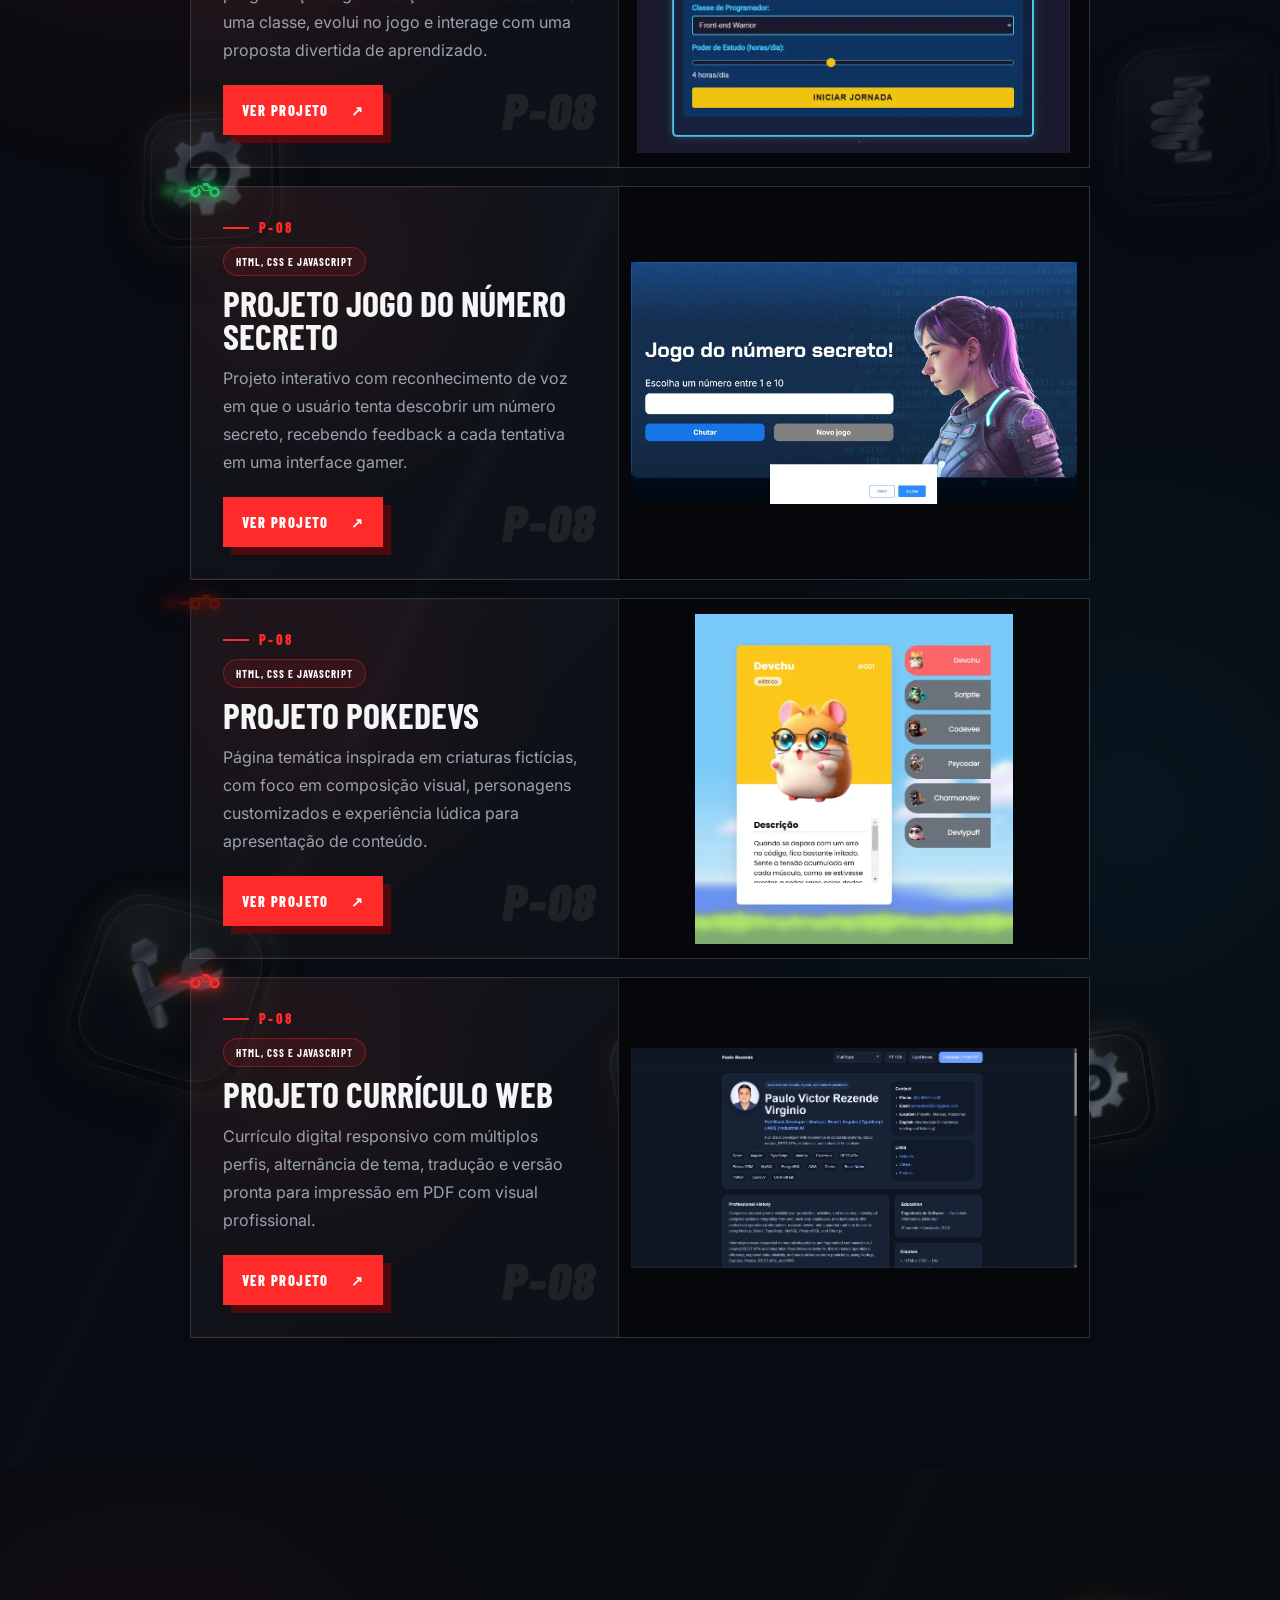
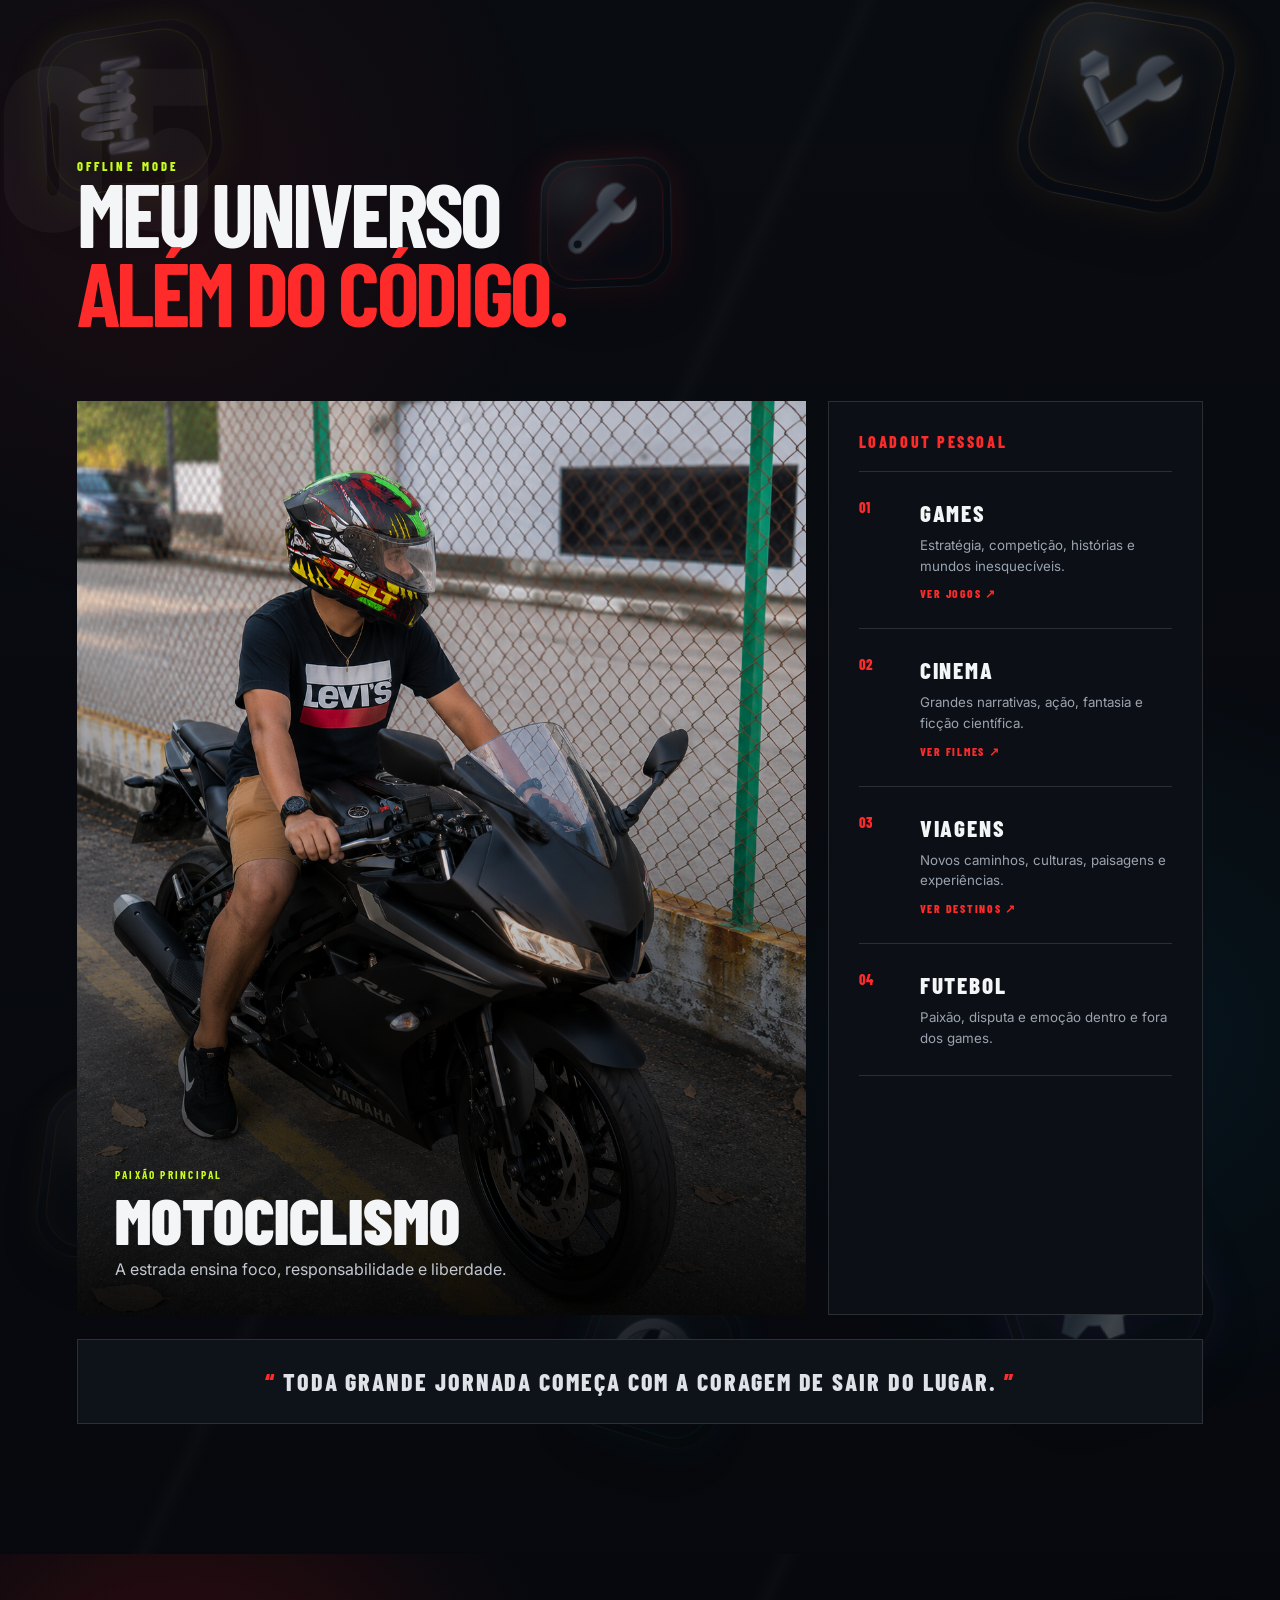
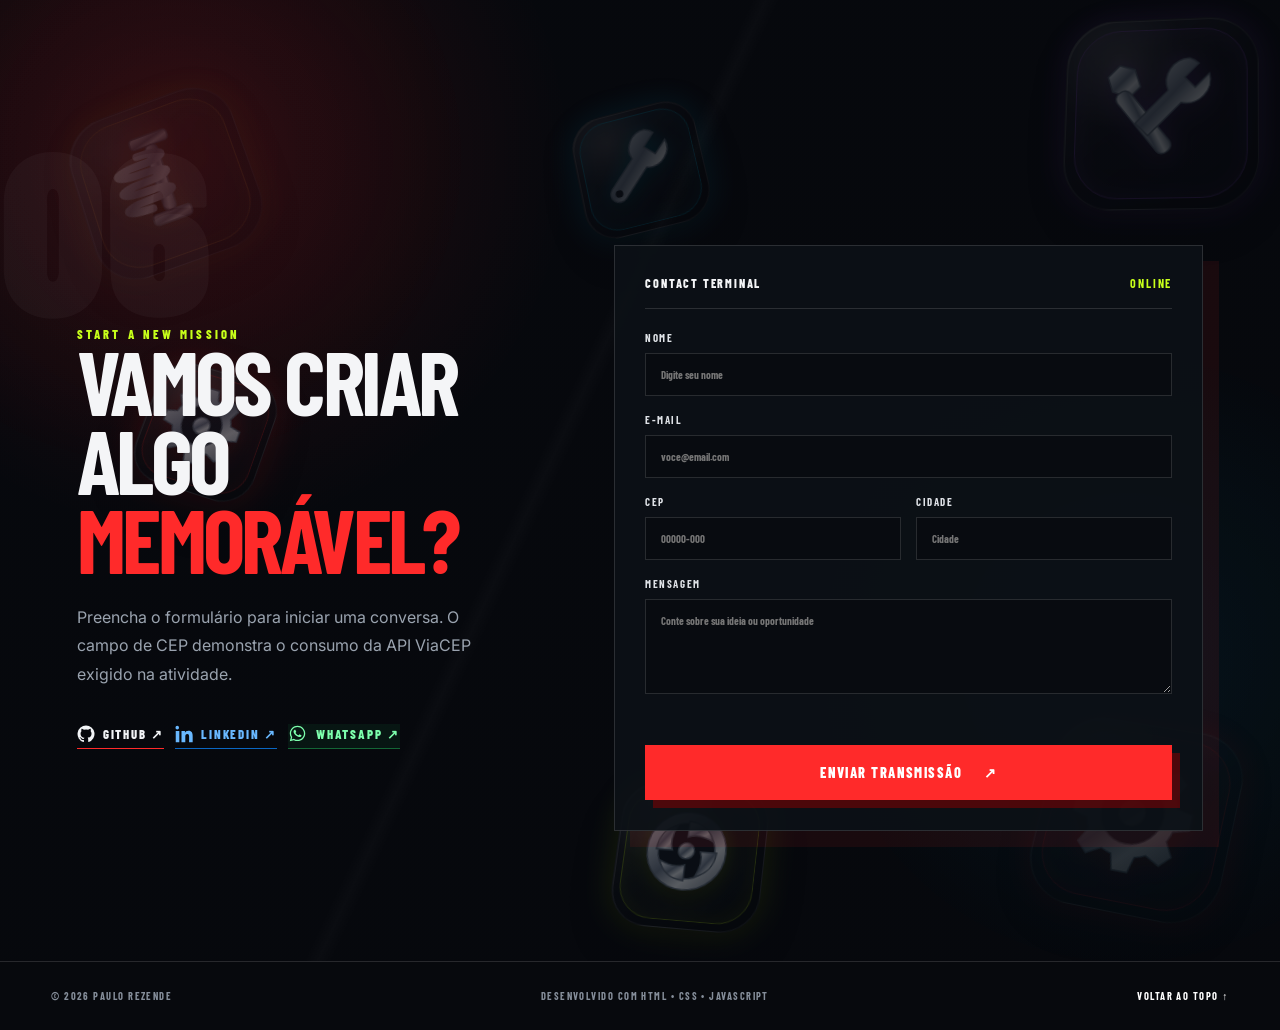
==== commit 42e95392: "feat: adiciona icones sociais na area de contato" ====
--- a/index.html
+++ b/index.html
@@ -336,8 +336,18 @@
           <h2>VAMOS CRIAR<br>ALGO <span>MEMORÁVEL?</span></h2>
           <p>Preencha o formulário para iniciar uma conversa. O campo de CEP demonstra o consumo da API ViaCEP exigido na atividade.</p>
           <div class="social-links">
-            <a href="https://github.com/pvrezende" target="_blank" rel="noopener noreferrer">GITHUB ↗</a>
-            <a href="https://www.linkedin.com/in/pvrezende" target="_blank" rel="noopener noreferrer">LINKEDIN ↗</a>
+            <a class="social-contact-link github-contact-link" href="https://github.com/pvrezende" target="_blank" rel="noopener noreferrer" aria-label="Acessar GitHub de Paulo Rezende">
+              <svg aria-hidden="true" viewBox="0 0 24 24">
+                <path d="M12 .7A11.3 11.3 0 0 0 8.42 22.72c.57.1.78-.25.78-.55v-2.16c-3.18.69-3.85-1.35-3.85-1.35-.52-1.32-1.27-1.67-1.27-1.67-1.04-.71.08-.7.08-.7 1.15.08 1.76 1.18 1.76 1.18 1.02 1.75 2.68 1.24 3.33.95.1-.74.4-1.24.73-1.53-2.54-.29-5.21-1.27-5.21-5.65 0-1.25.45-2.27 1.18-3.07-.12-.29-.51-1.45.11-3.02 0 0 .96-.31 3.15 1.17a10.93 10.93 0 0 1 5.74 0c2.18-1.48 3.14-1.17 3.14-1.17.63 1.57.23 2.73.12 3.02.73.8 1.17 1.82 1.17 3.07 0 4.39-2.68 5.36-5.23 5.64.41.35.78 1.05.78 2.12v3.14c0 .3.2.66.79.55A11.3 11.3 0 0 0 12 .7Z"/>
+              </svg>
+              GITHUB ↗
+            </a>
+            <a class="social-contact-link linkedin-contact-link" href="https://www.linkedin.com/in/pvrezende" target="_blank" rel="noopener noreferrer" aria-label="Acessar LinkedIn de Paulo Rezende">
+              <svg aria-hidden="true" viewBox="0 0 24 24">
+                <path d="M5.37 3.5A2.37 2.37 0 1 1 .63 3.5a2.37 2.37 0 0 1 4.74 0ZM.98 8.16h4.78V23H.98V8.16Zm7.69 0h4.58v2.03h.06c.64-1.21 2.2-2.49 4.52-2.49 4.84 0 5.73 3.18 5.73 7.32V23h-4.77v-7.07c0-1.69-.03-3.86-2.35-3.86-2.35 0-2.71 1.84-2.71 3.74V23H8.67V8.16Z"/>
+              </svg>
+              LINKEDIN ↗
+            </a>
             <a class="whatsapp-contact-link" href="https://wa.me/5592984615708?text=Ol%C3%A1%2C%20Paulo!%20Vi%20seu%20portf%C3%B3lio%20e%20gostaria%20de%20conversar%20com%20voc%C3%AA." target="_blank" rel="noopener noreferrer" aria-label="Conversar com Paulo Rezende pelo WhatsApp">
               <svg aria-hidden="true" viewBox="0 0 32 32">
                 <path d="M16.04 3C8.86 3 3.02 8.8 3.02 15.94c0 2.28.6 4.5 1.73 6.46L3 29l6.78-1.78a13.06 13.06 0 0 0 6.25 1.59h.01c7.18 0 13.02-5.81 13.02-12.95C29.06 8.8 23.22 3 16.04 3Zm0 23.62h-.01a10.86 10.86 0 0 1-5.54-1.51l-.4-.24-4.02 1.05 1.07-3.9-.26-.4a10.7 10.7 0 0 1-1.67-5.68c0-5.94 4.86-10.77 10.83-10.77 5.97 0 10.83 4.83 10.83 10.77 0 5.94-4.86 10.68-10.83 10.68Zm5.94-8.05c-.33-.16-1.93-.95-2.23-1.06-.3-.11-.52-.16-.74.16-.22.33-.85 1.06-1.04 1.28-.19.22-.38.24-.71.08-.33-.16-1.38-.51-2.63-1.62-.97-.86-1.63-1.93-1.82-2.26-.19-.33-.02-.5.14-.66.15-.15.33-.38.49-.57.16-.19.22-.33.33-.55.11-.22.05-.41-.03-.57-.08-.16-.74-1.78-1.01-2.43-.27-.64-.54-.55-.74-.56h-.63c-.22 0-.57.08-.87.41-.3.33-1.14 1.11-1.14 2.7 0 1.59 1.17 3.13 1.33 3.35.16.22 2.3 3.5 5.57 4.91.78.33 1.38.53 1.85.68.78.25 1.49.21 2.05.13.63-.09 1.93-.79 2.2-1.55.27-.76.27-1.41.19-1.55-.08-.13-.3-.21-.63-.37Z"/>
--- a/styles.css
+++ b/styles.css
@@ -1717,3 +1717,39 @@
   fill: currentColor;
 }
 
+
+
+/* Ícones sociais — GitHub e LinkedIn */
+.social-contact-link {
+  display: inline-flex !important;
+  align-items: center;
+  gap: 8px;
+}
+
+.social-contact-link svg {
+  width: 18px;
+  height: 18px;
+  flex: 0 0 auto;
+  fill: currentColor;
+}
+
+.github-contact-link {
+  color: #f2f4f7;
+}
+
+.github-contact-link:hover {
+  color: #ffffff;
+  border-color: #ffffff !important;
+  text-shadow: 0 0 14px rgba(255, 255, 255, .28);
+}
+
+.linkedin-contact-link {
+  color: #69b8ff;
+  border-color: #0a66c2 !important;
+}
+
+.linkedin-contact-link:hover {
+  color: #a9d6ff;
+  border-color: #69b8ff !important;
+  text-shadow: 0 0 14px rgba(10, 102, 194, .42);
+}
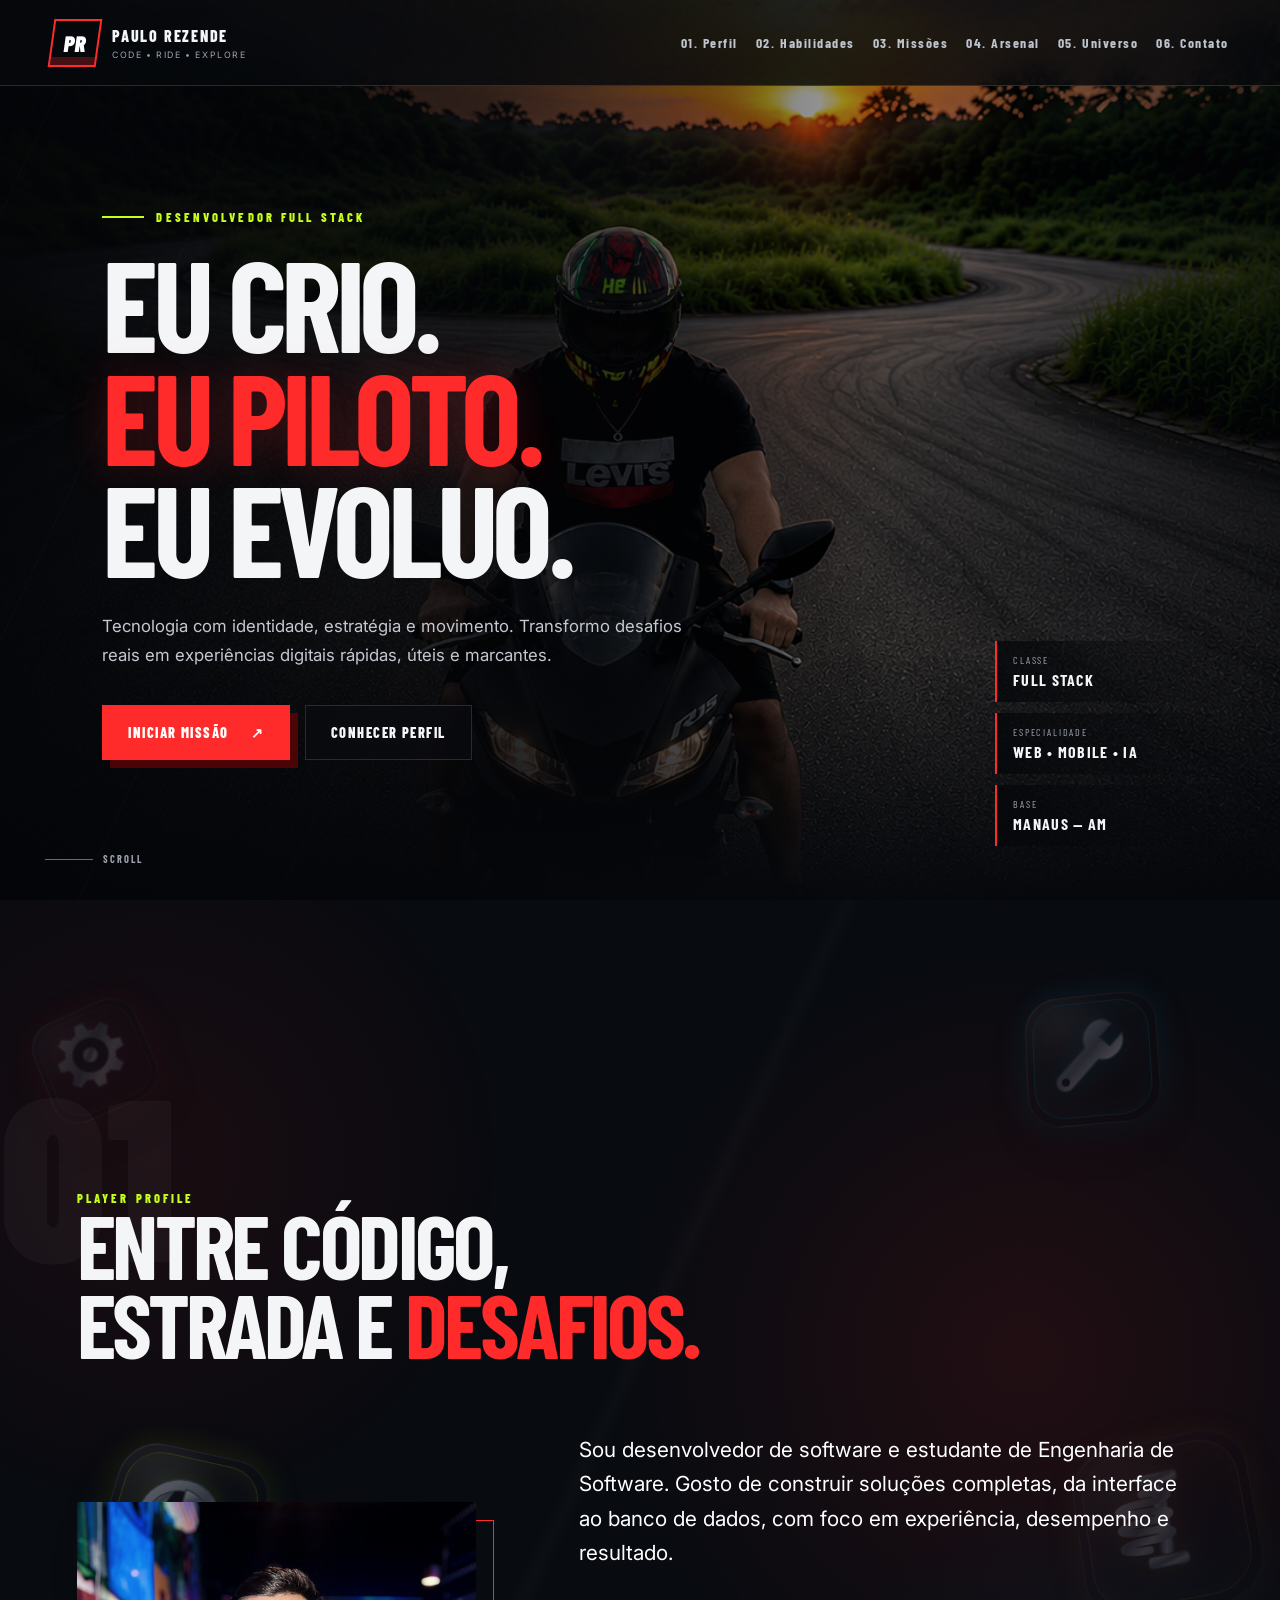
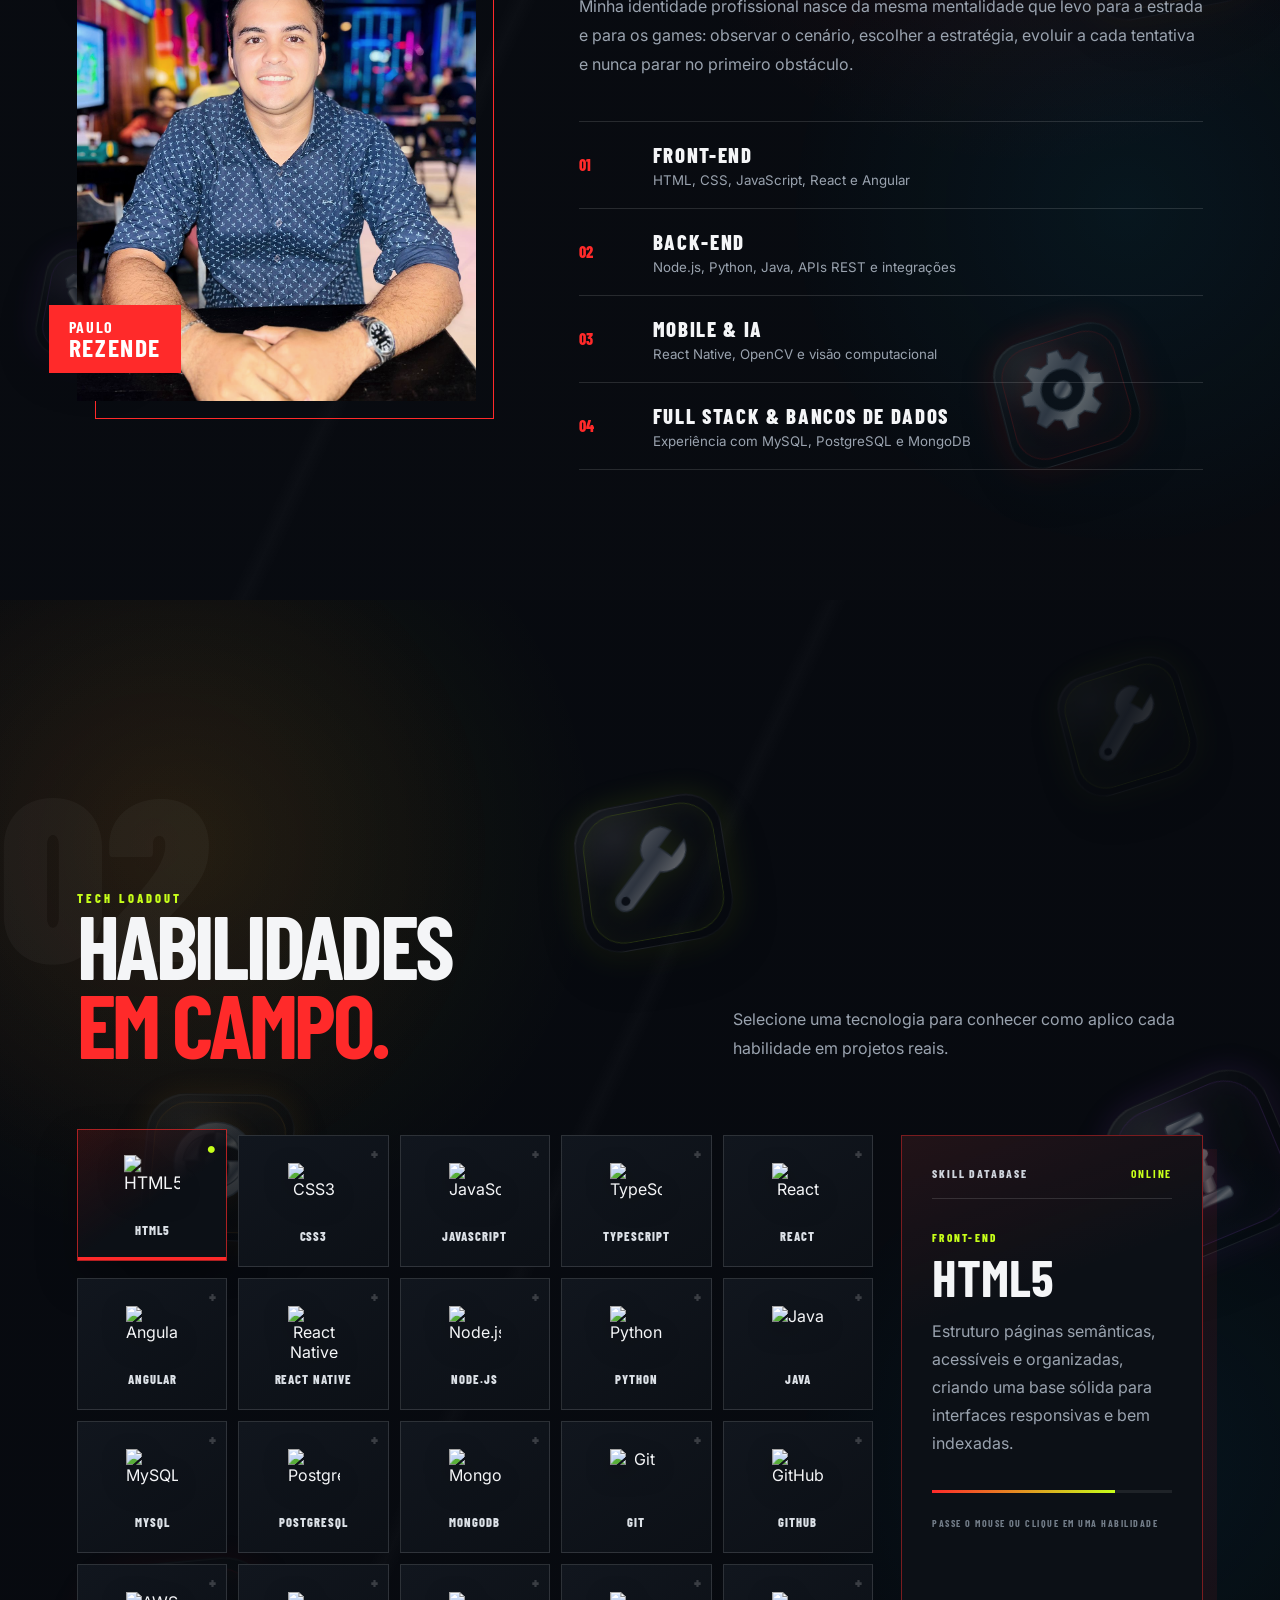
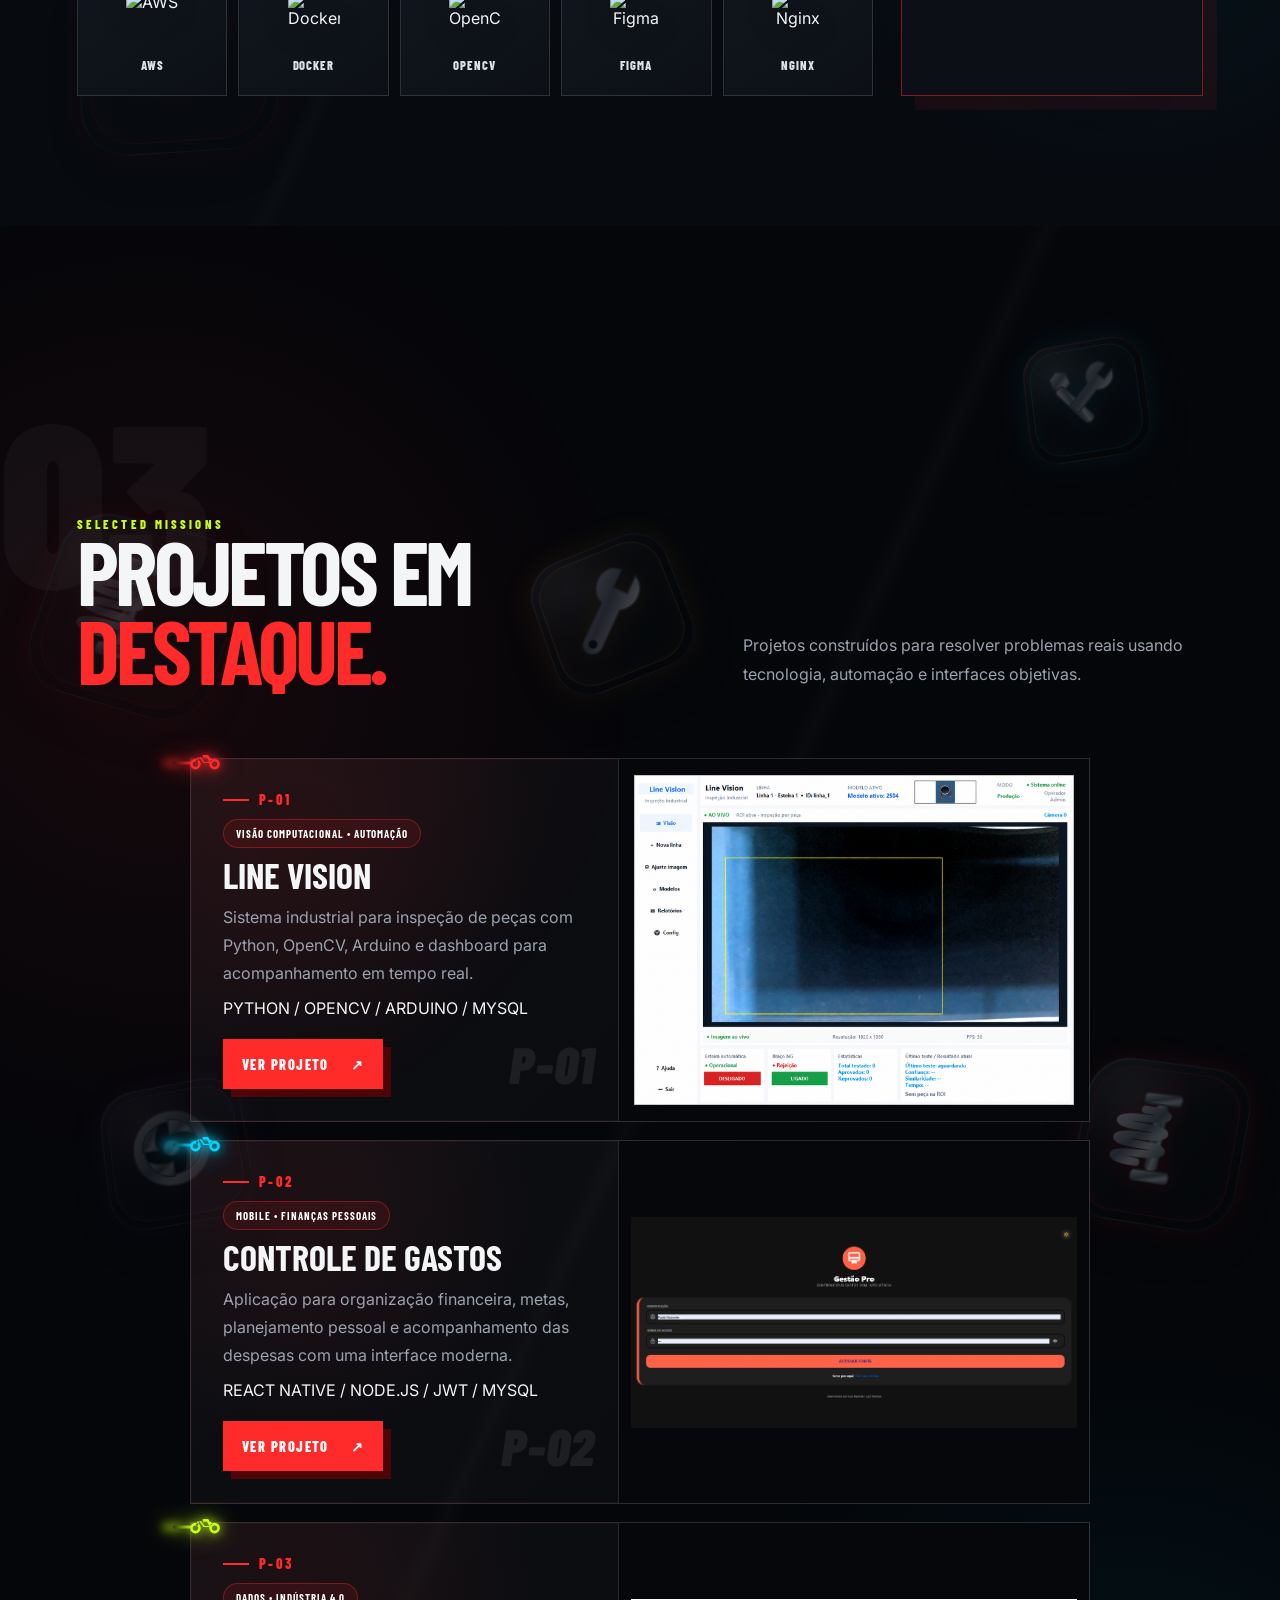
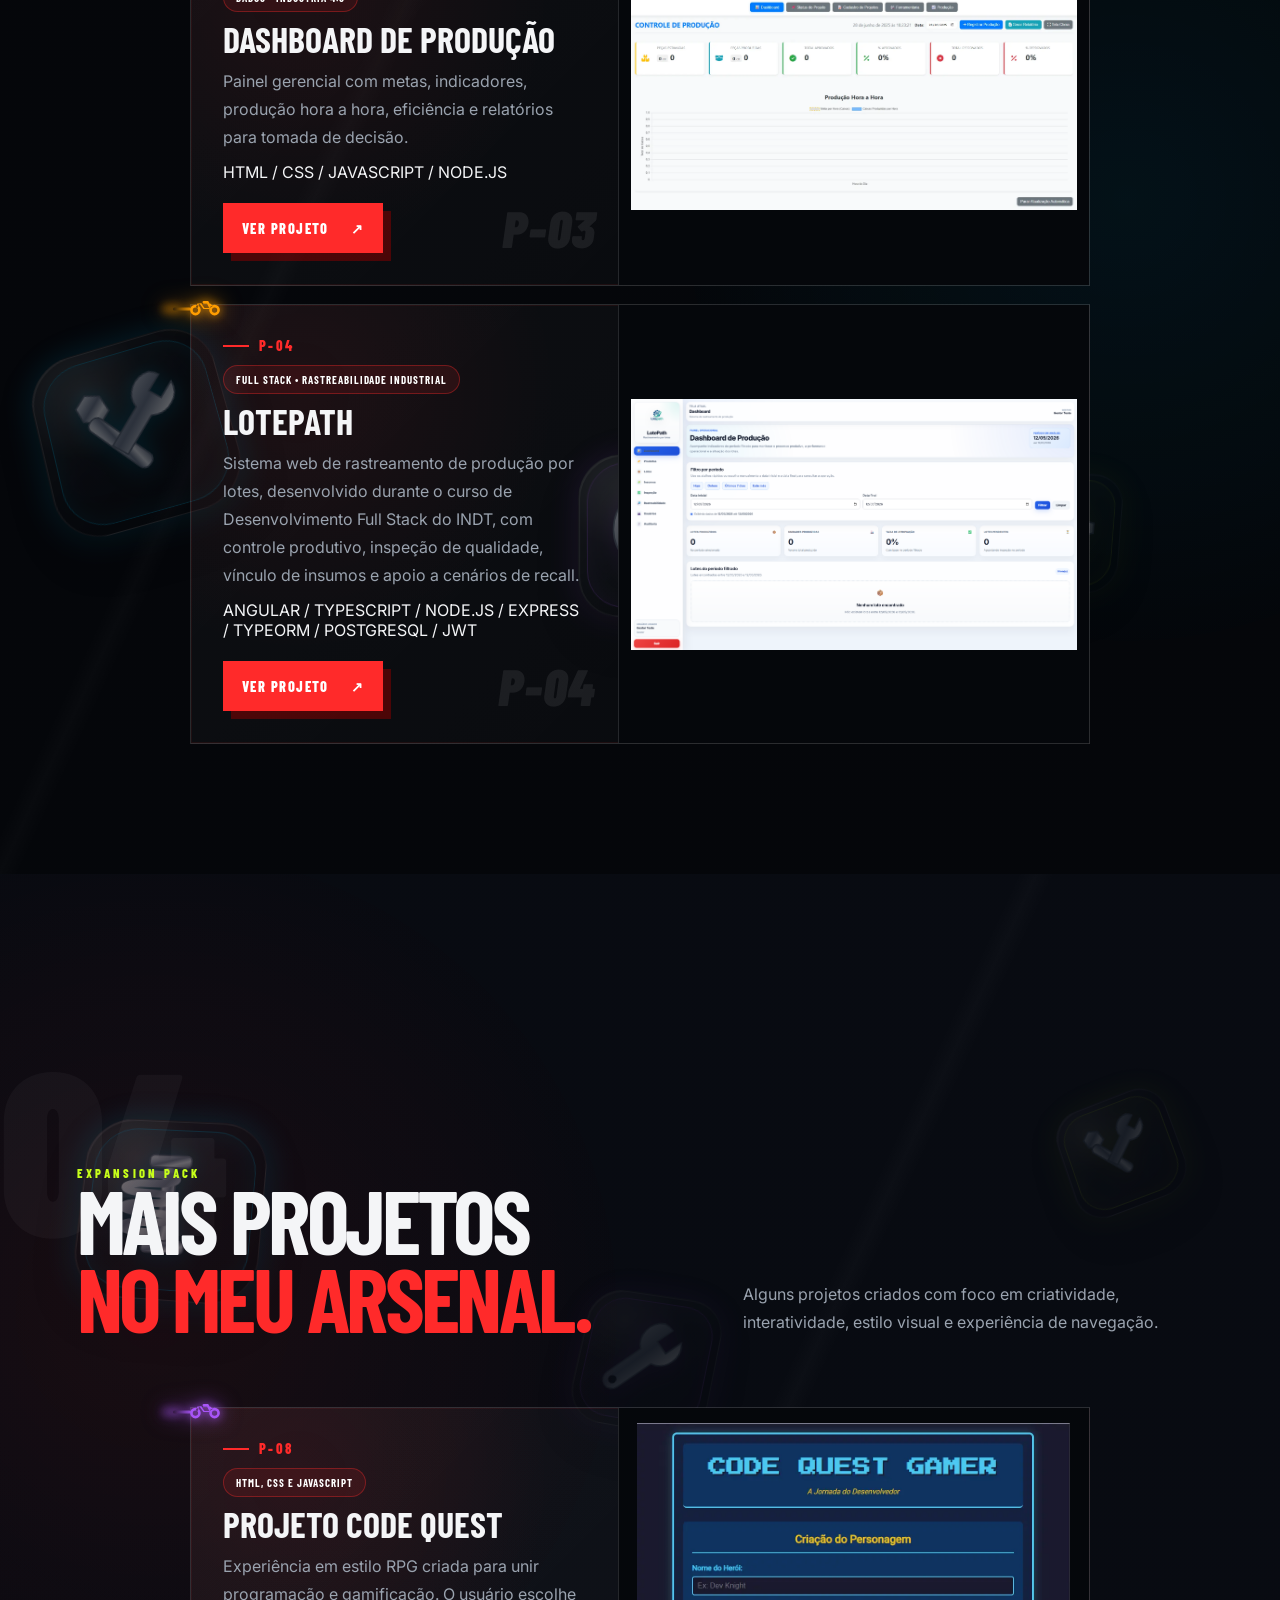
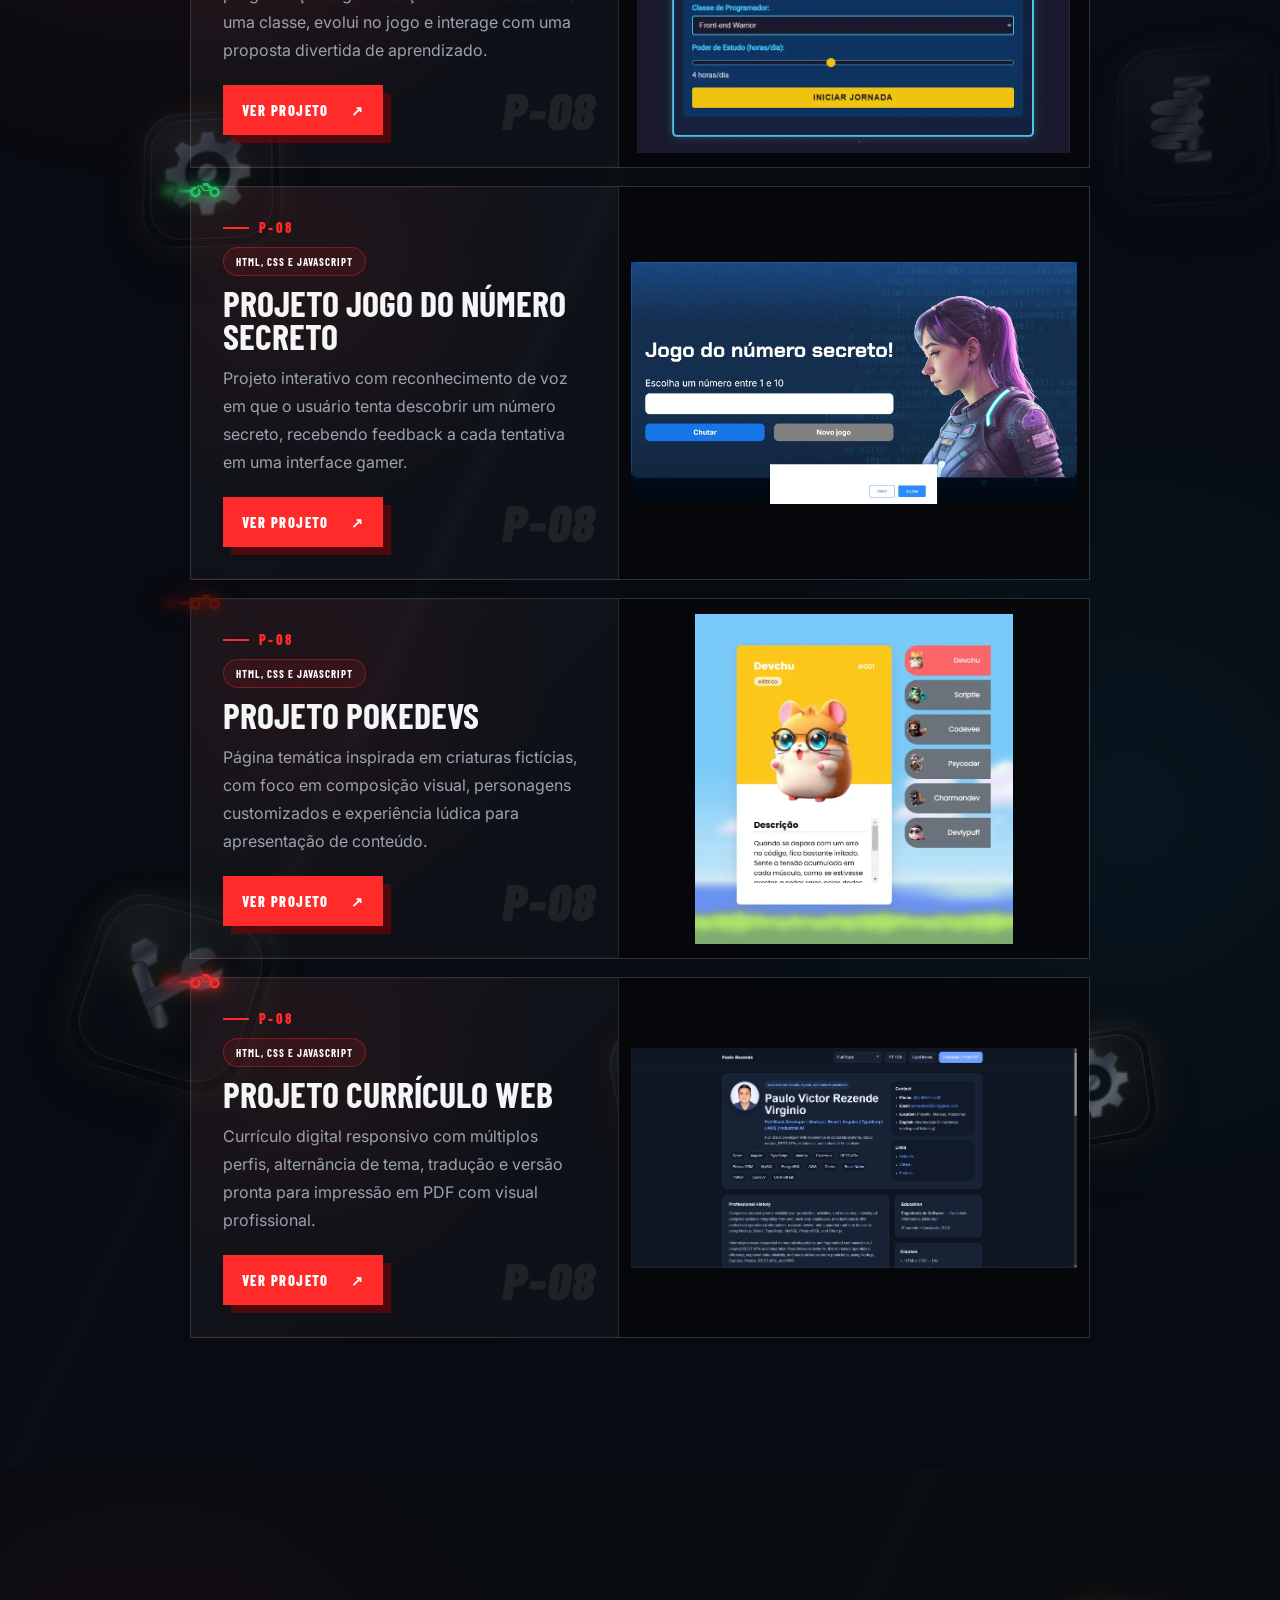
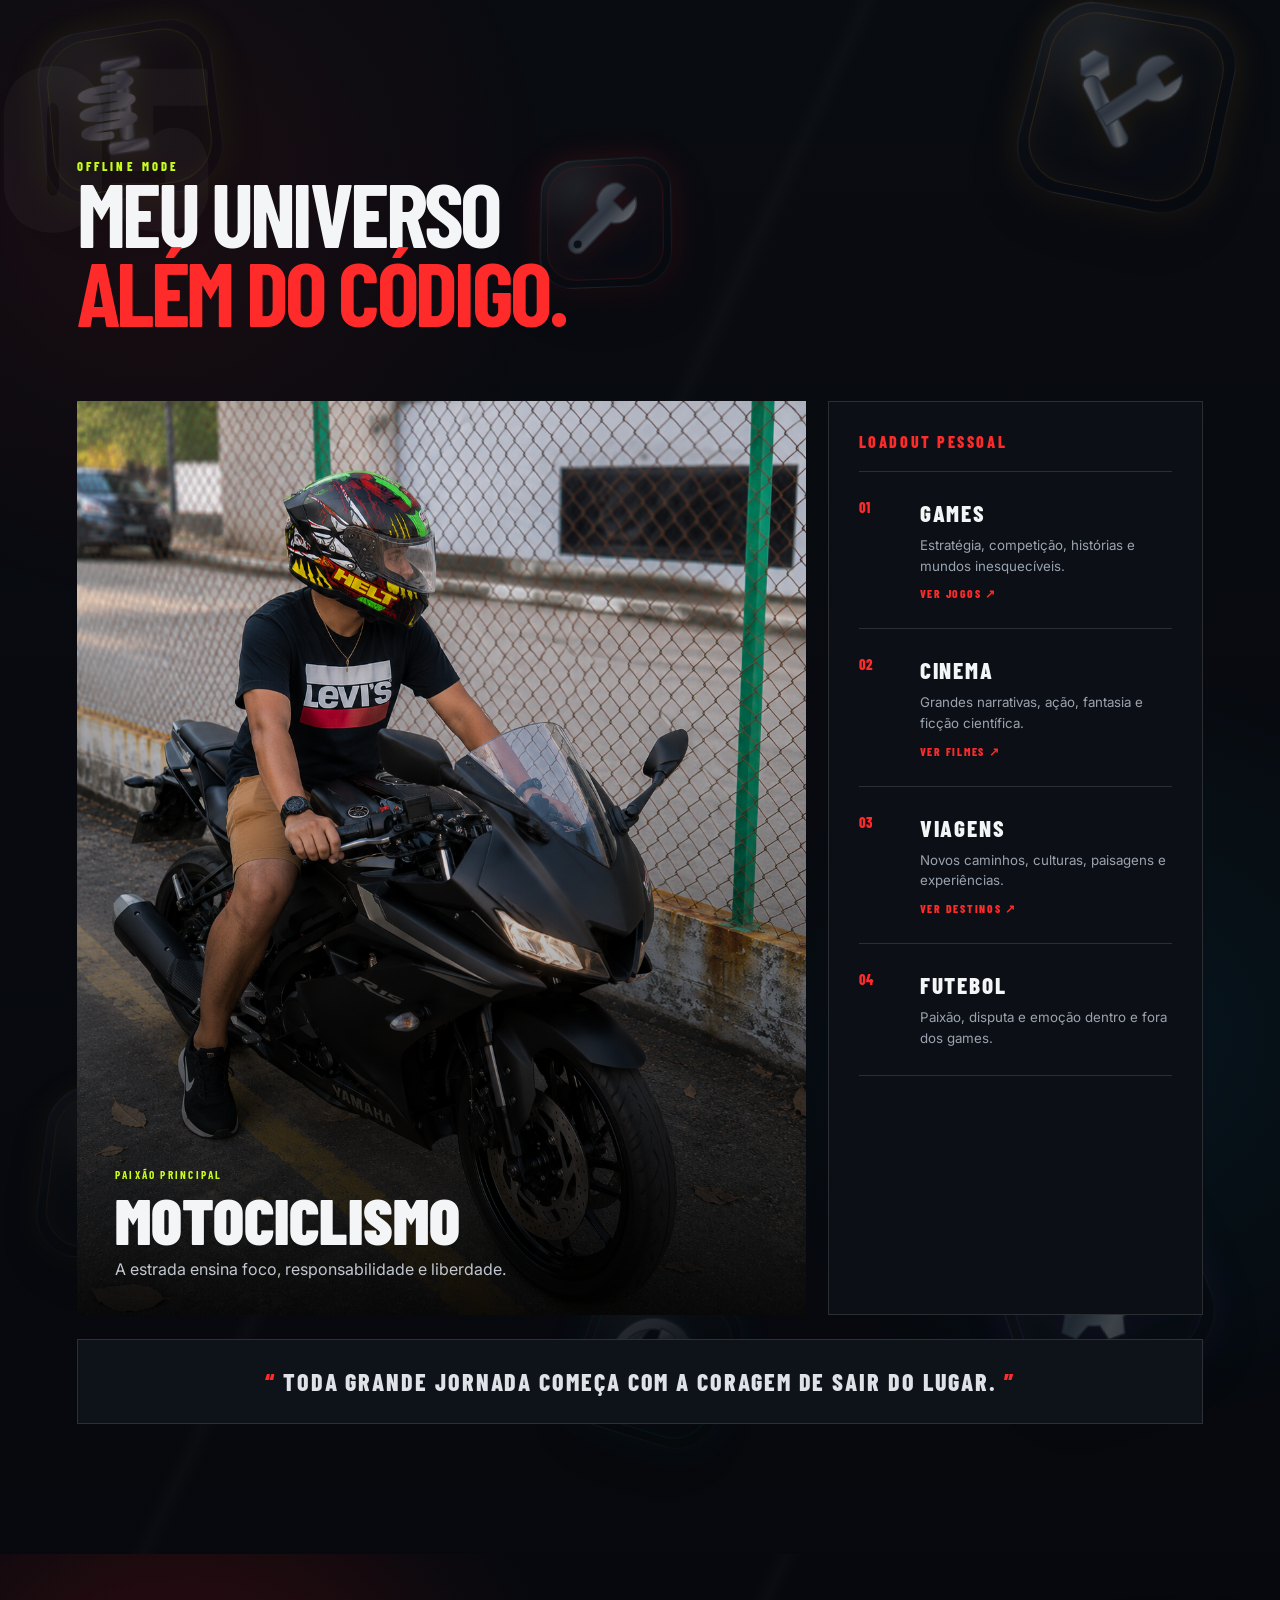
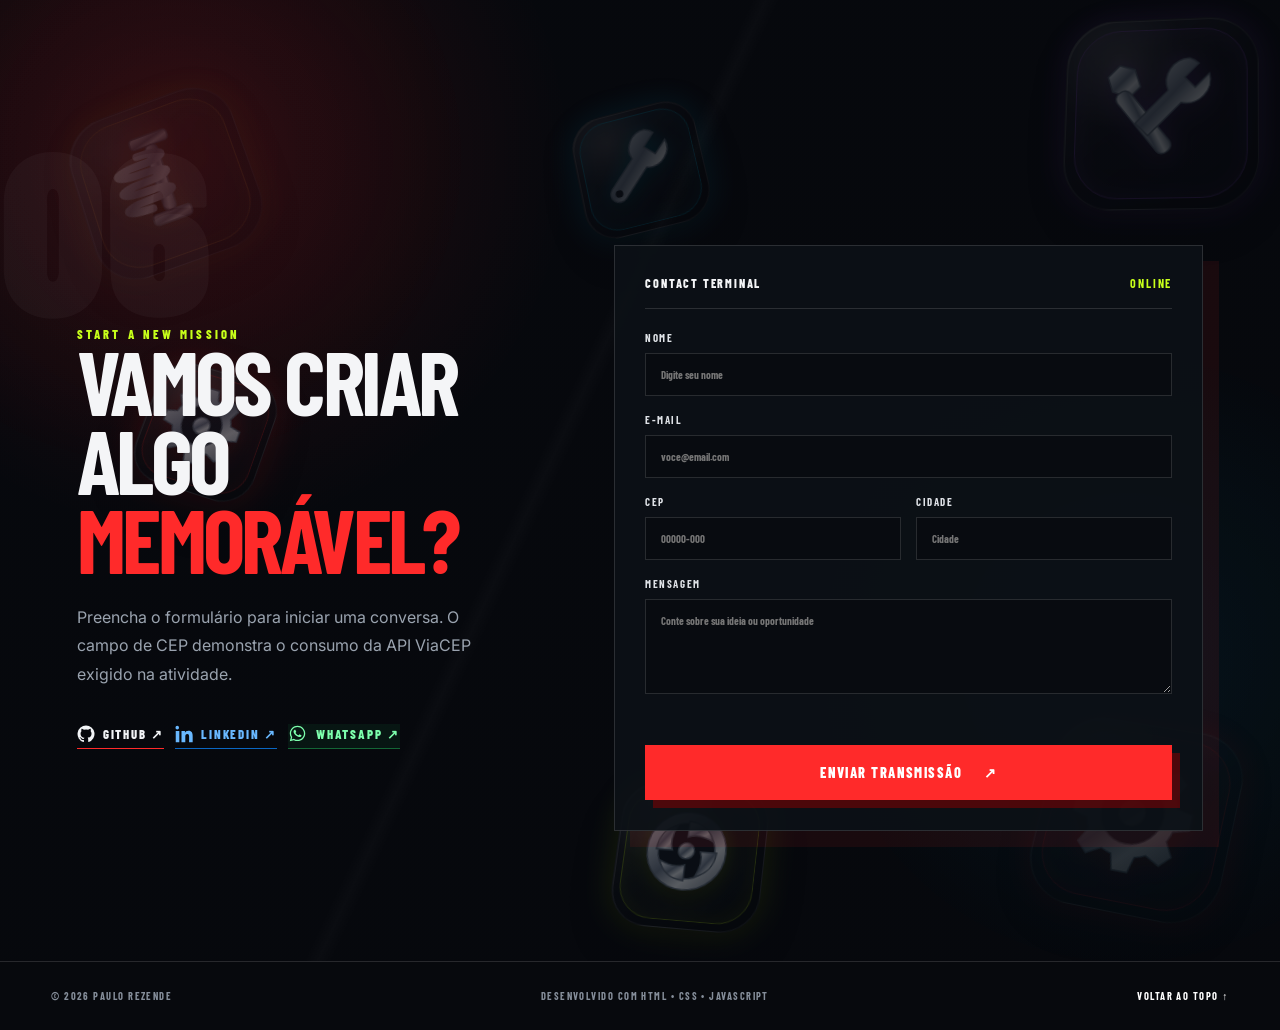
==== commit b2009141: "fix: remove texto loadout da area de habilidades" ====
--- a/index.html
+++ b/index.html
@@ -122,7 +122,6 @@
 
         <article class="skill-terminal" id="skillTerminal" aria-live="polite">
           <div class="terminal-top"><span>SKILL DATABASE</span><b>ONLINE</b></div>
-          <div class="terminal-code">LOADOUT_01</div>
           <p class="terminal-category" id="skillCategory">FRONT-END</p>
           <h3 id="skillName">HTML5</h3>
           <p id="skillDescription">Estruturo páginas semânticas, acessíveis e organizadas, criando uma base sólida para interfaces responsivas e bem indexadas.</p>
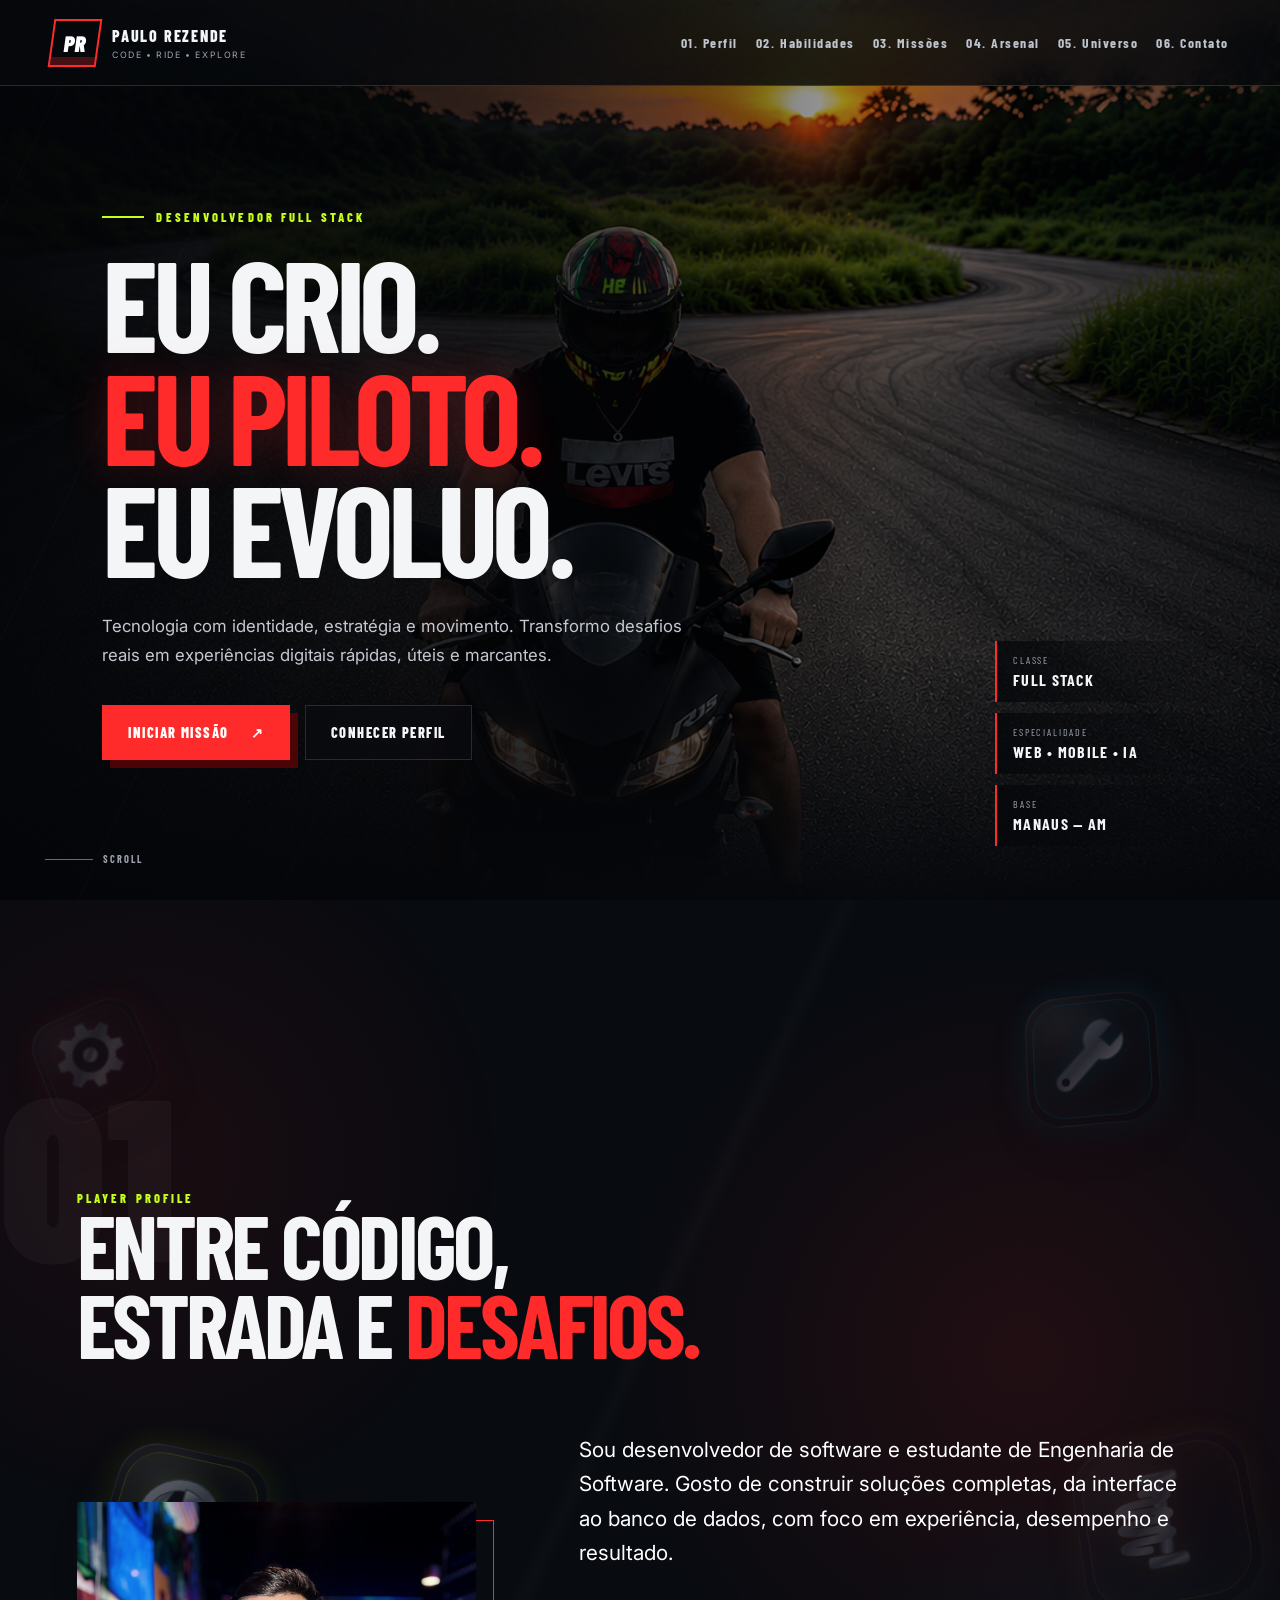
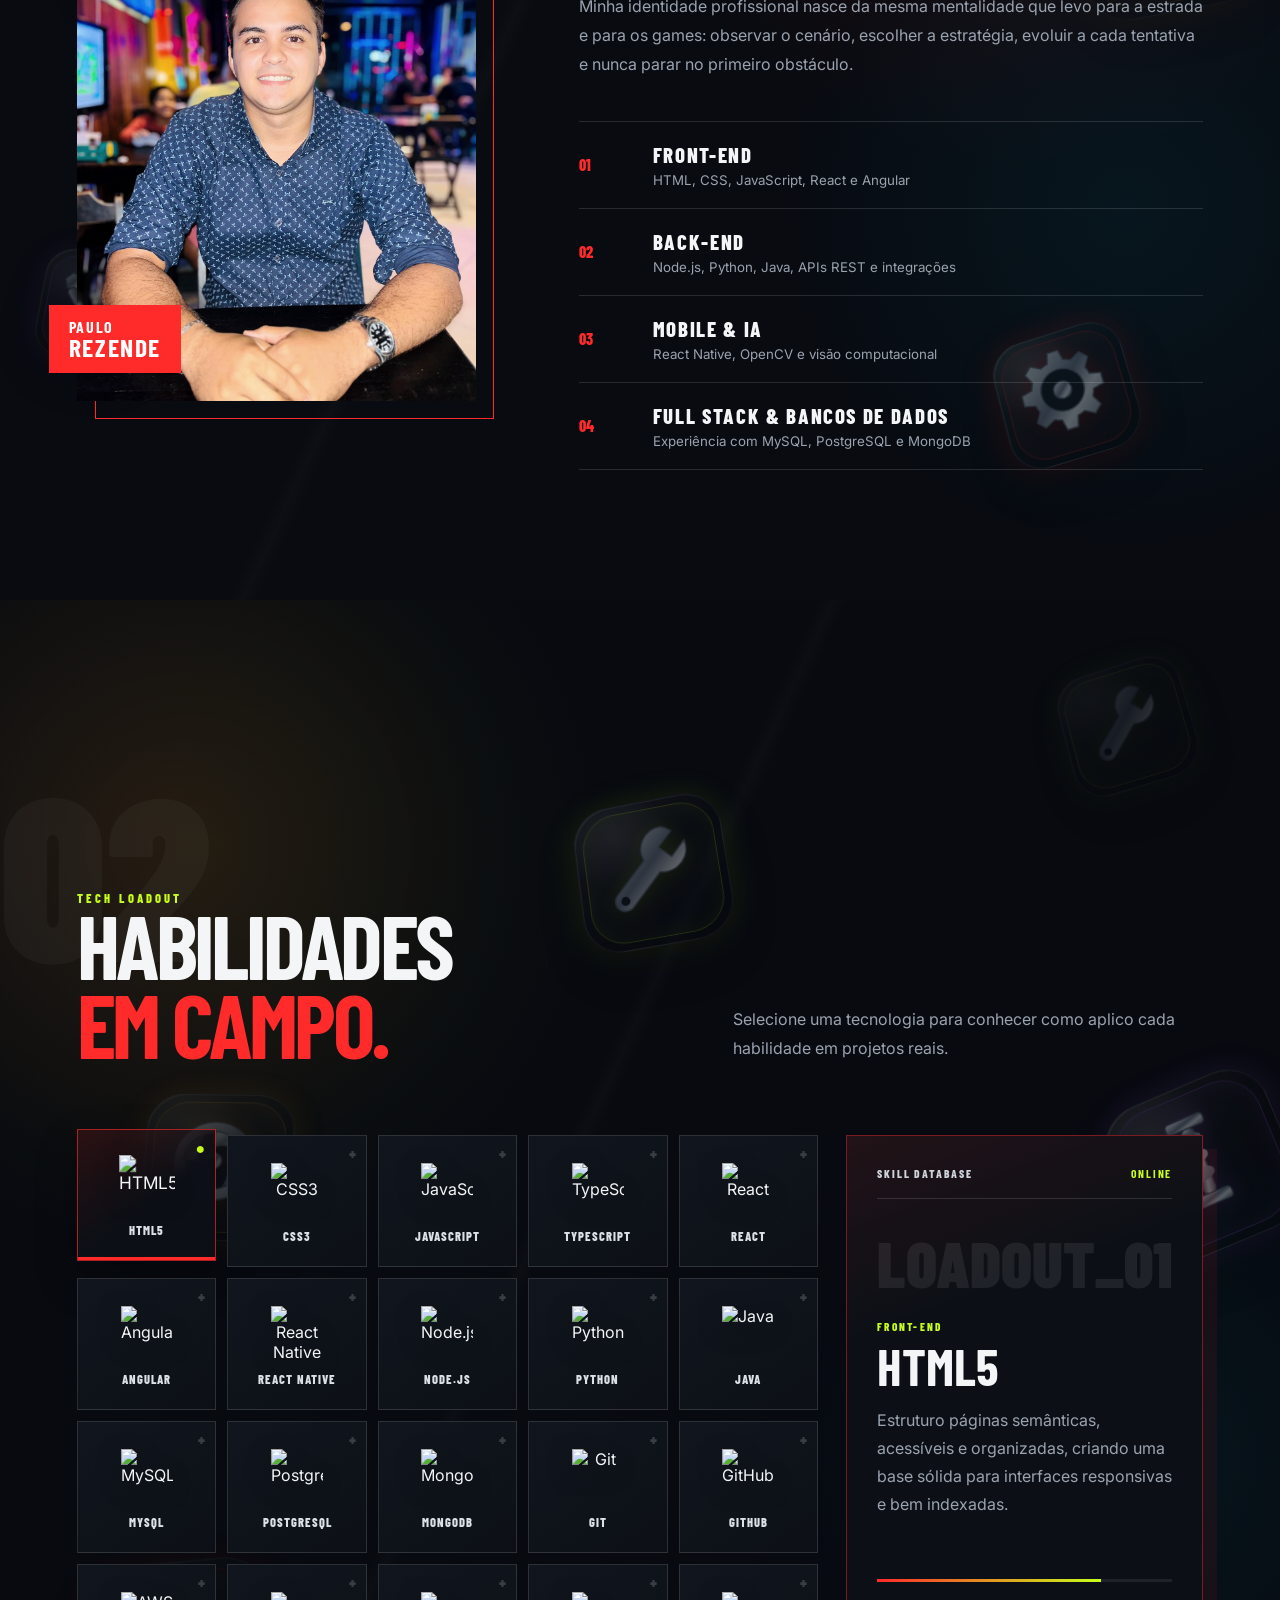
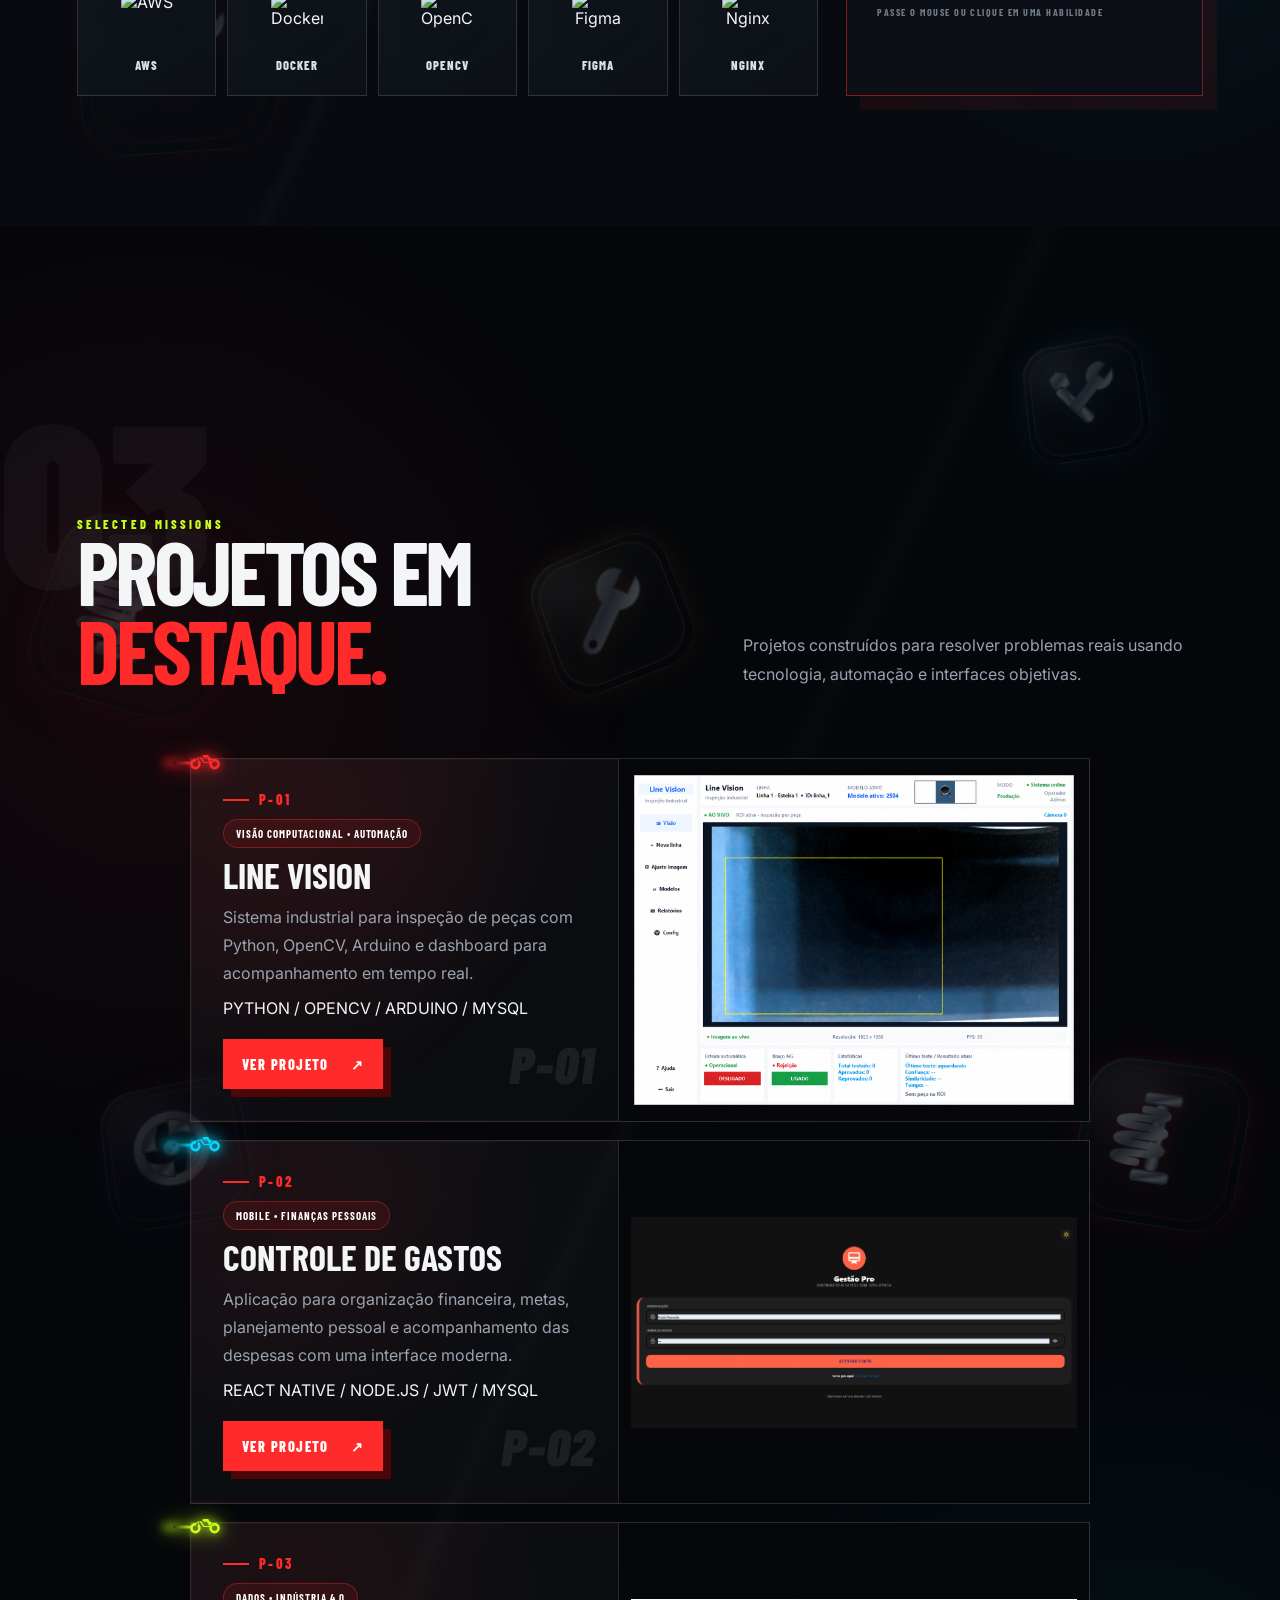
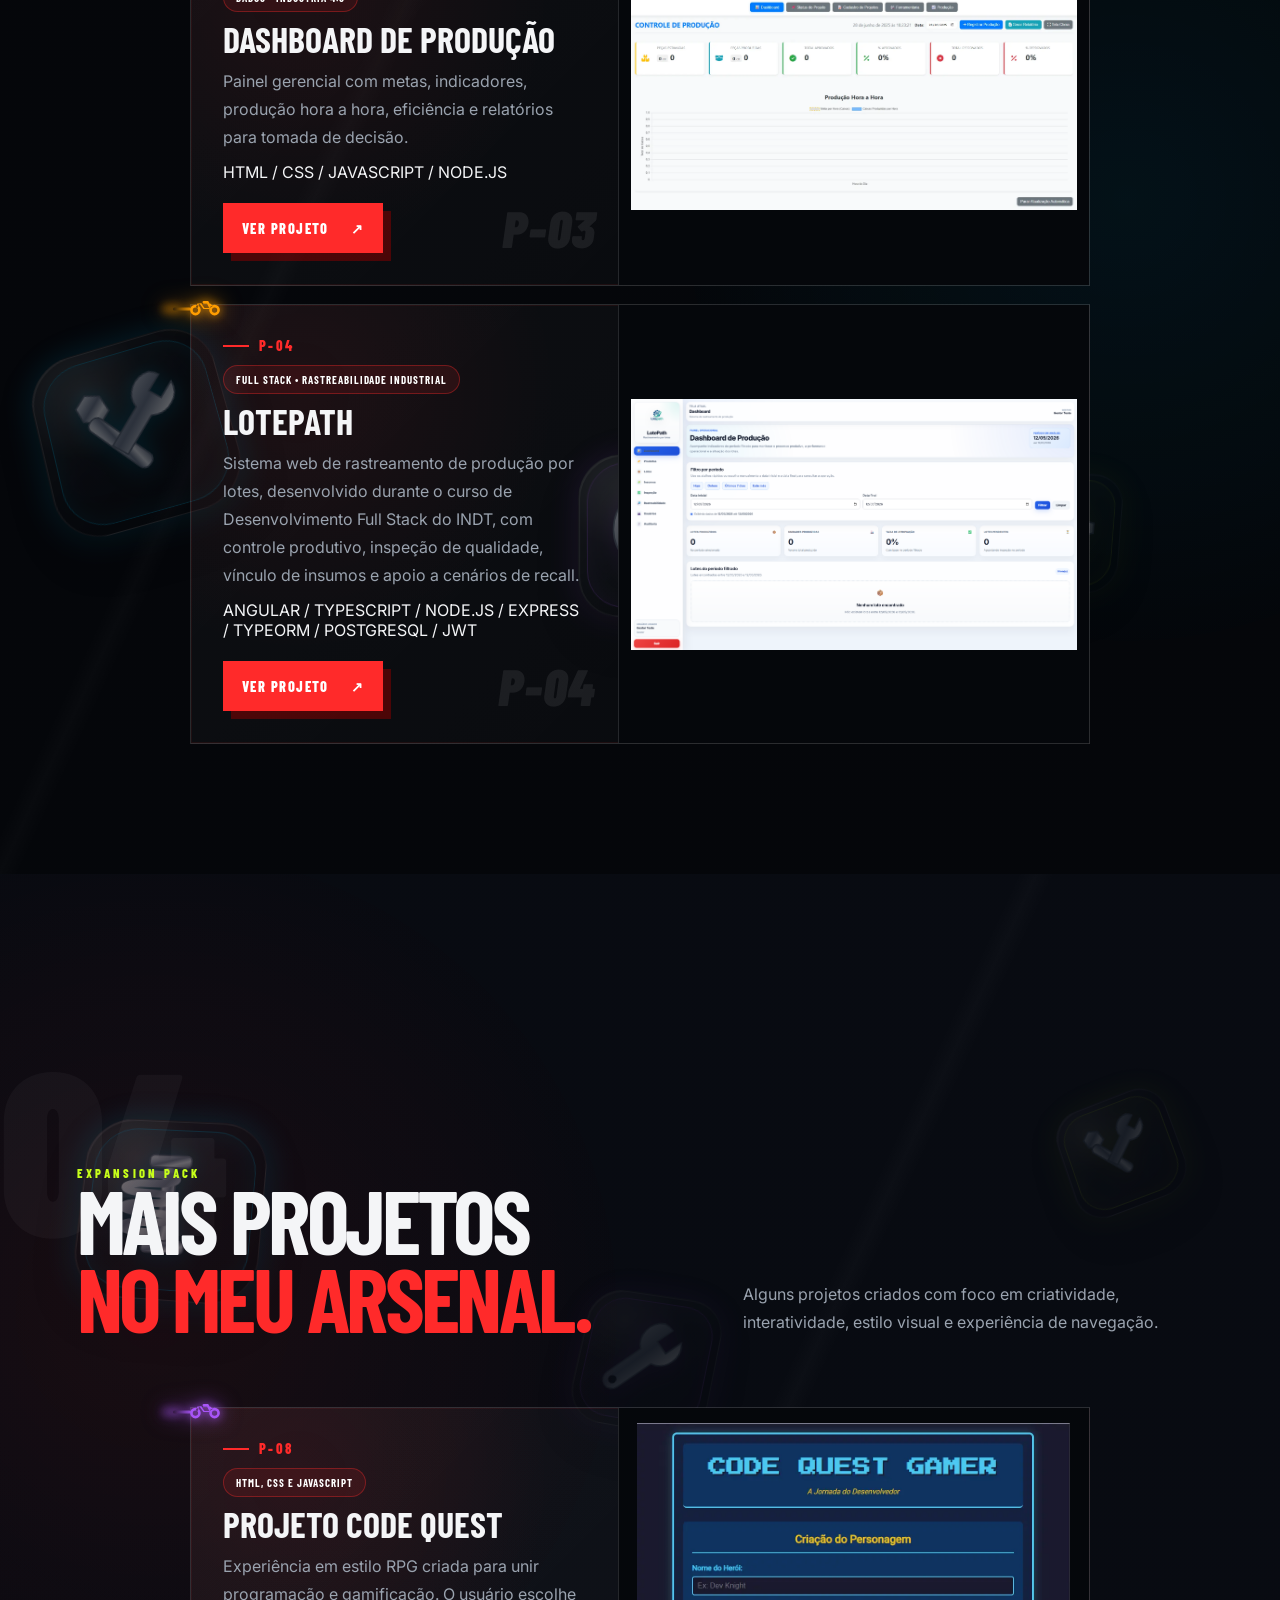
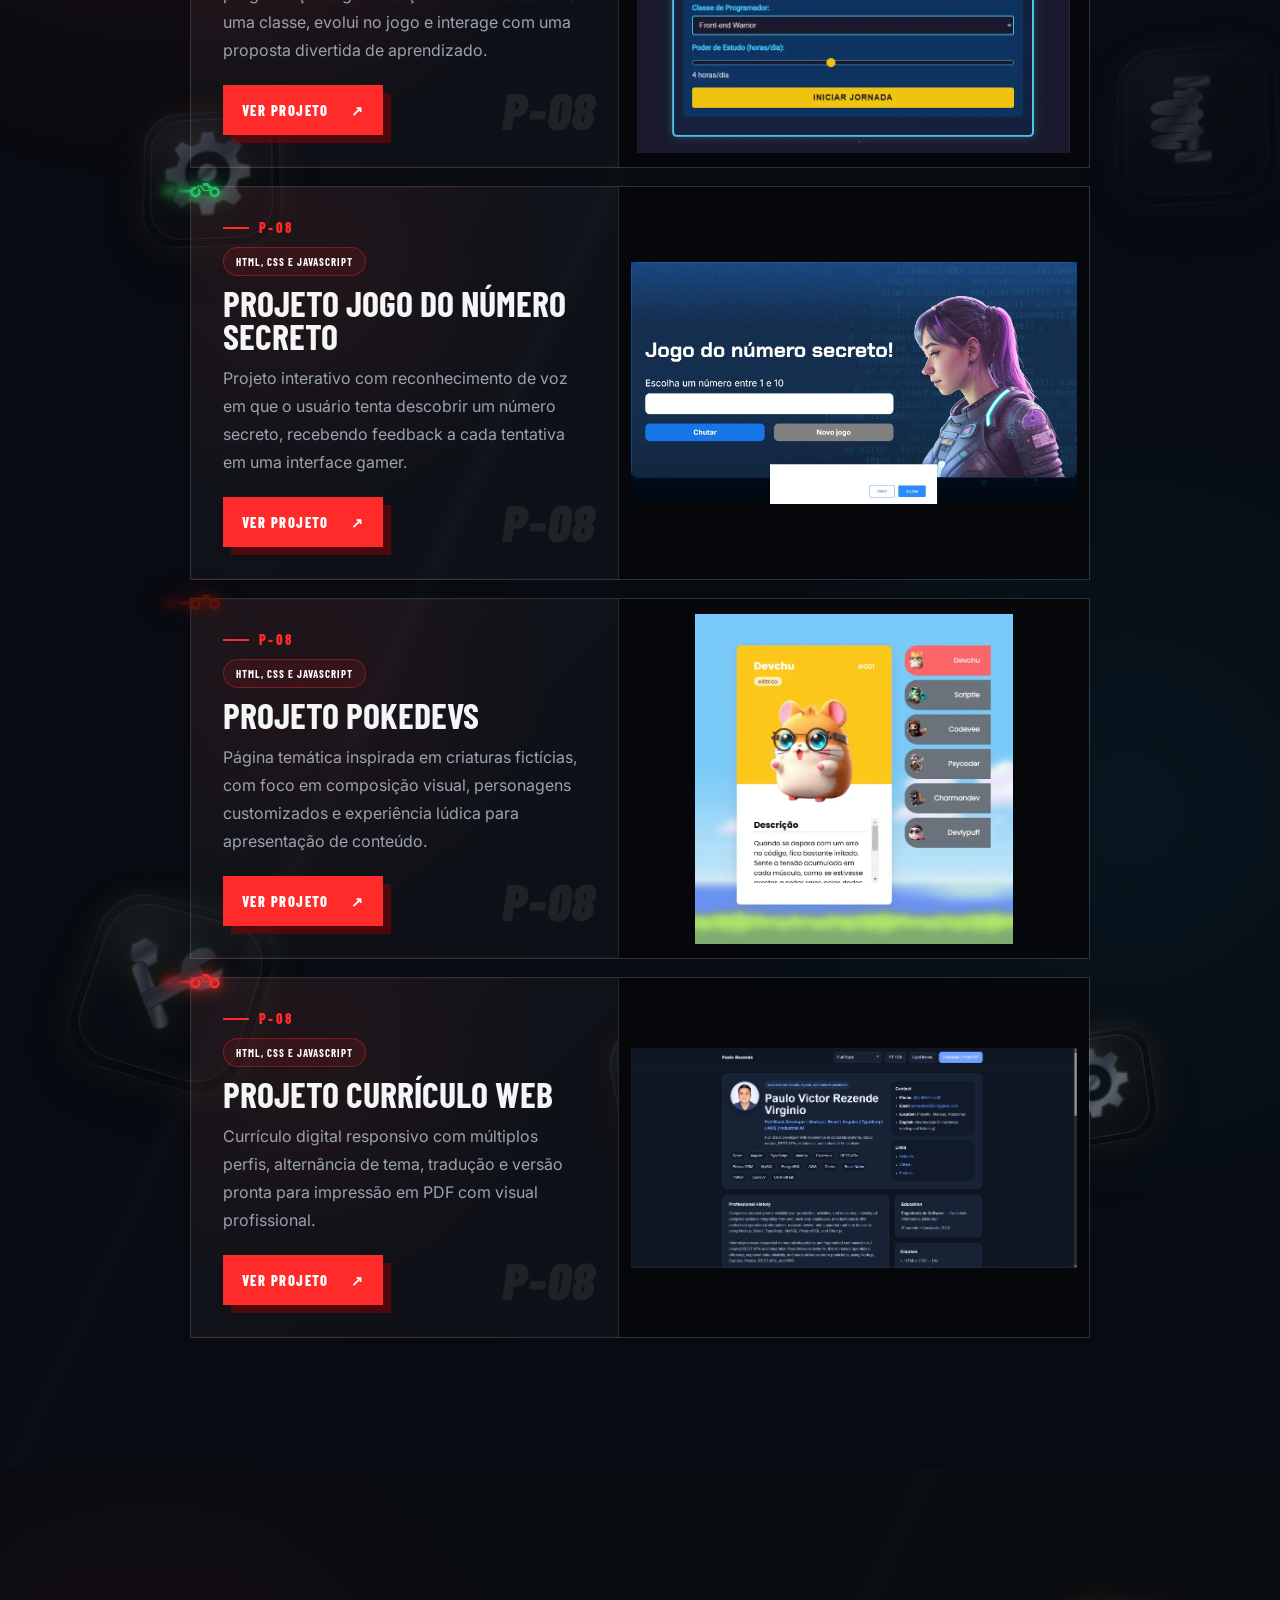
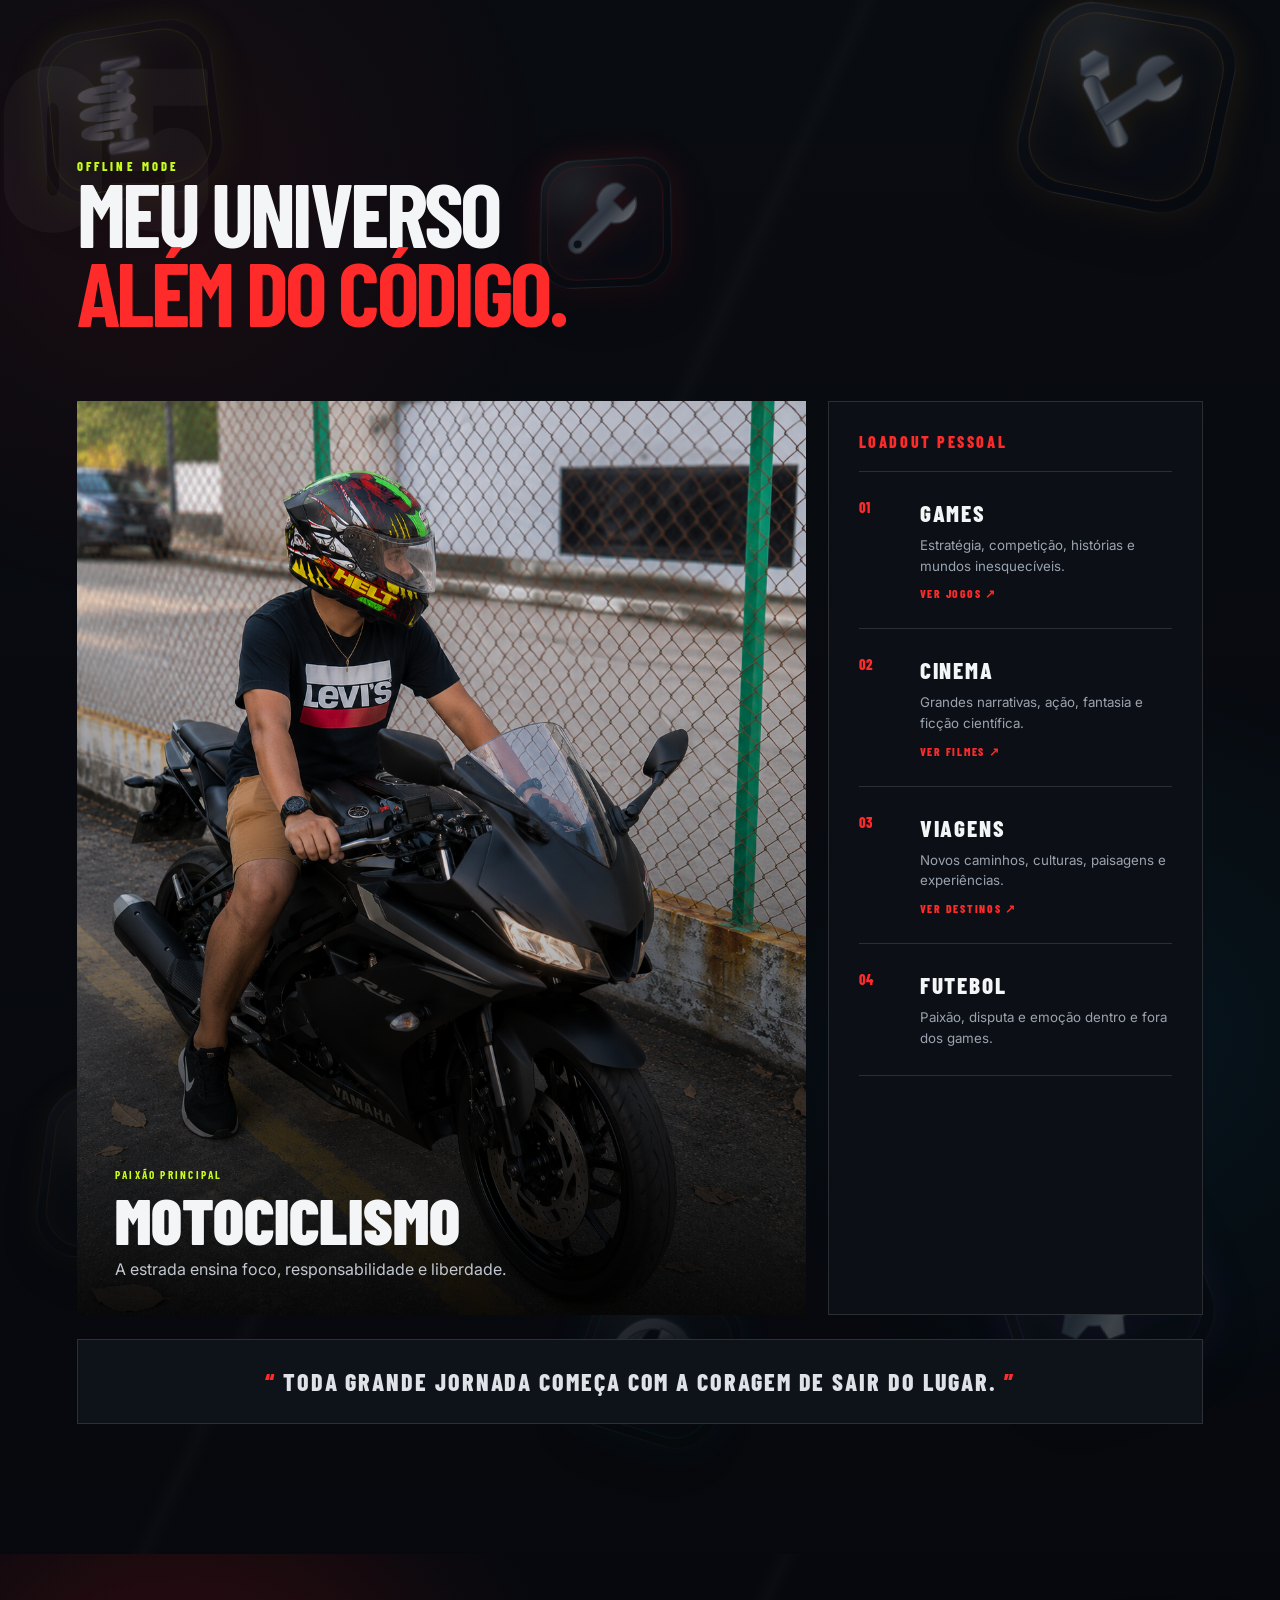
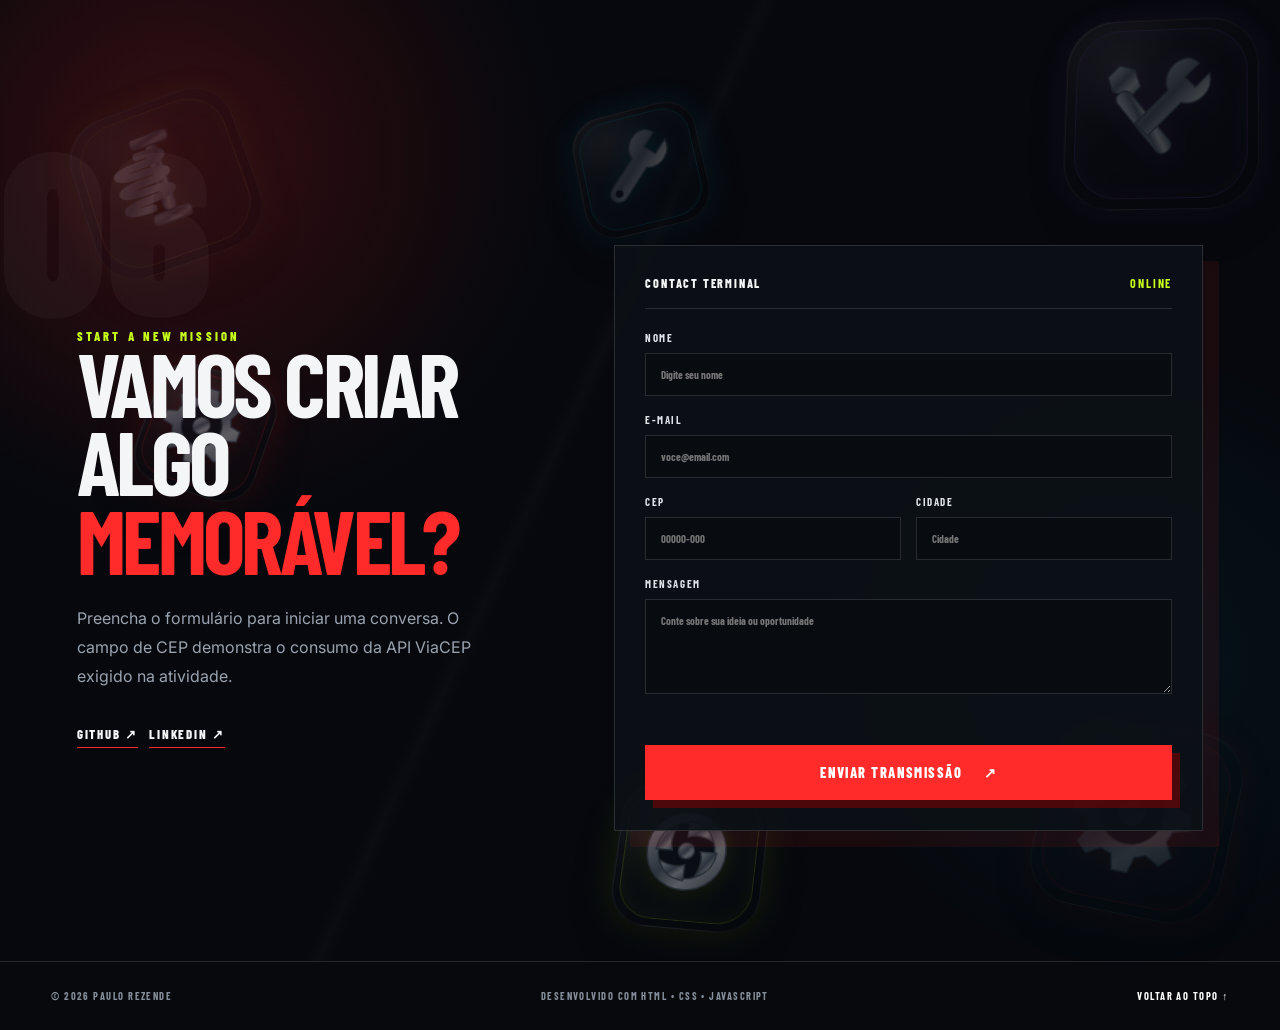
==== commit c7ab37e0: "feat: integra formulario de contato com email" ====
--- a/index.html
+++ b/index.html
@@ -122,6 +122,7 @@
 
         <article class="skill-terminal" id="skillTerminal" aria-live="polite">
           <div class="terminal-top"><span>SKILL DATABASE</span><b>ONLINE</b></div>
+          <div class="terminal-code">LOADOUT_01</div>
           <p class="terminal-category" id="skillCategory">FRONT-END</p>
           <h3 id="skillName">HTML5</h3>
           <p id="skillDescription">Estruturo páginas semânticas, acessíveis e organizadas, criando uma base sólida para interfaces responsivas e bem indexadas.</p>
@@ -335,38 +336,92 @@
           <h2>VAMOS CRIAR<br>ALGO <span>MEMORÁVEL?</span></h2>
           <p>Preencha o formulário para iniciar uma conversa. O campo de CEP demonstra o consumo da API ViaCEP exigido na atividade.</p>
           <div class="social-links">
-            <a class="social-contact-link github-contact-link" href="https://github.com/pvrezende" target="_blank" rel="noopener noreferrer" aria-label="Acessar GitHub de Paulo Rezende">
-              <svg aria-hidden="true" viewBox="0 0 24 24">
-                <path d="M12 .7A11.3 11.3 0 0 0 8.42 22.72c.57.1.78-.25.78-.55v-2.16c-3.18.69-3.85-1.35-3.85-1.35-.52-1.32-1.27-1.67-1.27-1.67-1.04-.71.08-.7.08-.7 1.15.08 1.76 1.18 1.76 1.18 1.02 1.75 2.68 1.24 3.33.95.1-.74.4-1.24.73-1.53-2.54-.29-5.21-1.27-5.21-5.65 0-1.25.45-2.27 1.18-3.07-.12-.29-.51-1.45.11-3.02 0 0 .96-.31 3.15 1.17a10.93 10.93 0 0 1 5.74 0c2.18-1.48 3.14-1.17 3.14-1.17.63 1.57.23 2.73.12 3.02.73.8 1.17 1.82 1.17 3.07 0 4.39-2.68 5.36-5.23 5.64.41.35.78 1.05.78 2.12v3.14c0 .3.2.66.79.55A11.3 11.3 0 0 0 12 .7Z"/>
-              </svg>
-              GITHUB ↗
-            </a>
-            <a class="social-contact-link linkedin-contact-link" href="https://www.linkedin.com/in/pvrezende" target="_blank" rel="noopener noreferrer" aria-label="Acessar LinkedIn de Paulo Rezende">
-              <svg aria-hidden="true" viewBox="0 0 24 24">
-                <path d="M5.37 3.5A2.37 2.37 0 1 1 .63 3.5a2.37 2.37 0 0 1 4.74 0ZM.98 8.16h4.78V23H.98V8.16Zm7.69 0h4.58v2.03h.06c.64-1.21 2.2-2.49 4.52-2.49 4.84 0 5.73 3.18 5.73 7.32V23h-4.77v-7.07c0-1.69-.03-3.86-2.35-3.86-2.35 0-2.71 1.84-2.71 3.74V23H8.67V8.16Z"/>
-              </svg>
-              LINKEDIN ↗
-            </a>
-            <a class="whatsapp-contact-link" href="https://wa.me/5592984615708?text=Ol%C3%A1%2C%20Paulo!%20Vi%20seu%20portf%C3%B3lio%20e%20gostaria%20de%20conversar%20com%20voc%C3%AA." target="_blank" rel="noopener noreferrer" aria-label="Conversar com Paulo Rezende pelo WhatsApp">
-              <svg aria-hidden="true" viewBox="0 0 32 32">
-                <path d="M16.04 3C8.86 3 3.02 8.8 3.02 15.94c0 2.28.6 4.5 1.73 6.46L3 29l6.78-1.78a13.06 13.06 0 0 0 6.25 1.59h.01c7.18 0 13.02-5.81 13.02-12.95C29.06 8.8 23.22 3 16.04 3Zm0 23.62h-.01a10.86 10.86 0 0 1-5.54-1.51l-.4-.24-4.02 1.05 1.07-3.9-.26-.4a10.7 10.7 0 0 1-1.67-5.68c0-5.94 4.86-10.77 10.83-10.77 5.97 0 10.83 4.83 10.83 10.77 0 5.94-4.86 10.68-10.83 10.68Zm5.94-8.05c-.33-.16-1.93-.95-2.23-1.06-.3-.11-.52-.16-.74.16-.22.33-.85 1.06-1.04 1.28-.19.22-.38.24-.71.08-.33-.16-1.38-.51-2.63-1.62-.97-.86-1.63-1.93-1.82-2.26-.19-.33-.02-.5.14-.66.15-.15.33-.38.49-.57.16-.19.22-.33.33-.55.11-.22.05-.41-.03-.57-.08-.16-.74-1.78-1.01-2.43-.27-.64-.54-.55-.74-.56h-.63c-.22 0-.57.08-.87.41-.3.33-1.14 1.11-1.14 2.7 0 1.59 1.17 3.13 1.33 3.35.16.22 2.3 3.5 5.57 4.91.78.33 1.38.53 1.85.68.78.25 1.49.21 2.05.13.63-.09 1.93-.79 2.2-1.55.27-.76.27-1.41.19-1.55-.08-.13-.3-.21-.63-.37Z"/>
-              </svg>
-              WHATSAPP ↗
-            </a>
+            <a href="https://github.com/pvrezende" target="_blank" rel="noopener noreferrer">GITHUB ↗</a>
+            <a href="https://www.linkedin.com/in/pvrezende" target="_blank" rel="noopener noreferrer">LINKEDIN ↗</a>
           </div>
         </div>
 
-        <form class="contact-form reveal" id="contactForm" novalidate>
+        <form
+          class="contact-form reveal"
+          id="contactForm"
+          action="https://formsubmit.co/pvrezende2023@gmail.com"
+          method="POST"
+          novalidate
+        >
           <div class="form-header"><span>CONTACT TERMINAL</span><b>ONLINE</b></div>
-          <label>NOME<input type="text" id="name" placeholder="Digite seu nome" required></label>
-          <label>E-MAIL<input type="email" id="email" placeholder="voce@email.com" required></label>
+
+          <input type="hidden" name="_subject" value="Novo contato pelo portfólio — Paulo Rezende">
+          <input type="hidden" name="_template" value="table">
+          <input type="hidden" name="_url" value="https://essesoueu.vercel.app/#contato">
+          <input type="text" name="_honey" tabindex="-1" autocomplete="off" style="display:none">
+
+          <label>
+            NOME
+            <input
+              type="text"
+              id="name"
+              name="Nome"
+              autocomplete="name"
+              placeholder="Digite seu nome"
+              required
+            >
+          </label>
+
+          <label>
+            E-MAIL
+            <input
+              type="email"
+              id="email"
+              name="email"
+              autocomplete="email"
+              placeholder="voce@email.com"
+              required
+            >
+          </label>
+
           <div class="form-row">
-            <label>CEP<input type="text" id="cep" maxlength="9" inputmode="numeric" placeholder="00000-000"></label>
-            <label>CIDADE<input type="text" id="city" placeholder="Cidade" readonly></label>
-          </div>
-          <label>MENSAGEM<textarea id="message" rows="5" placeholder="Conte sobre sua ideia ou oportunidade" required></textarea></label>
+            <label>
+              CEP
+              <input
+                type="text"
+                id="cep"
+                name="CEP"
+                maxlength="9"
+                inputmode="numeric"
+                autocomplete="postal-code"
+                placeholder="00000-000"
+              >
+            </label>
+
+            <label>
+              CIDADE
+              <input
+                type="text"
+                id="city"
+                name="Cidade"
+                placeholder="Cidade"
+                readonly
+              >
+            </label>
+          </div>
+
+          <label>
+            MENSAGEM
+            <textarea
+              id="message"
+              name="Mensagem"
+              rows="5"
+              placeholder="Conte sobre sua ideia ou oportunidade"
+              required
+            ></textarea>
+          </label>
+
           <p class="form-status" id="formStatus" role="status" aria-live="polite"></p>
-          <button class="action primary full" type="submit">ENVIAR TRANSMISSÃO <span>↗</span></button>
+
+          <button class="action primary full" id="contactSubmitButton" type="submit">
+            <span class="submit-label">ENVIAR TRANSMISSÃO</span>
+            <span aria-hidden="true">↗</span>
+          </button>
         </form>
       </div>
     </section>
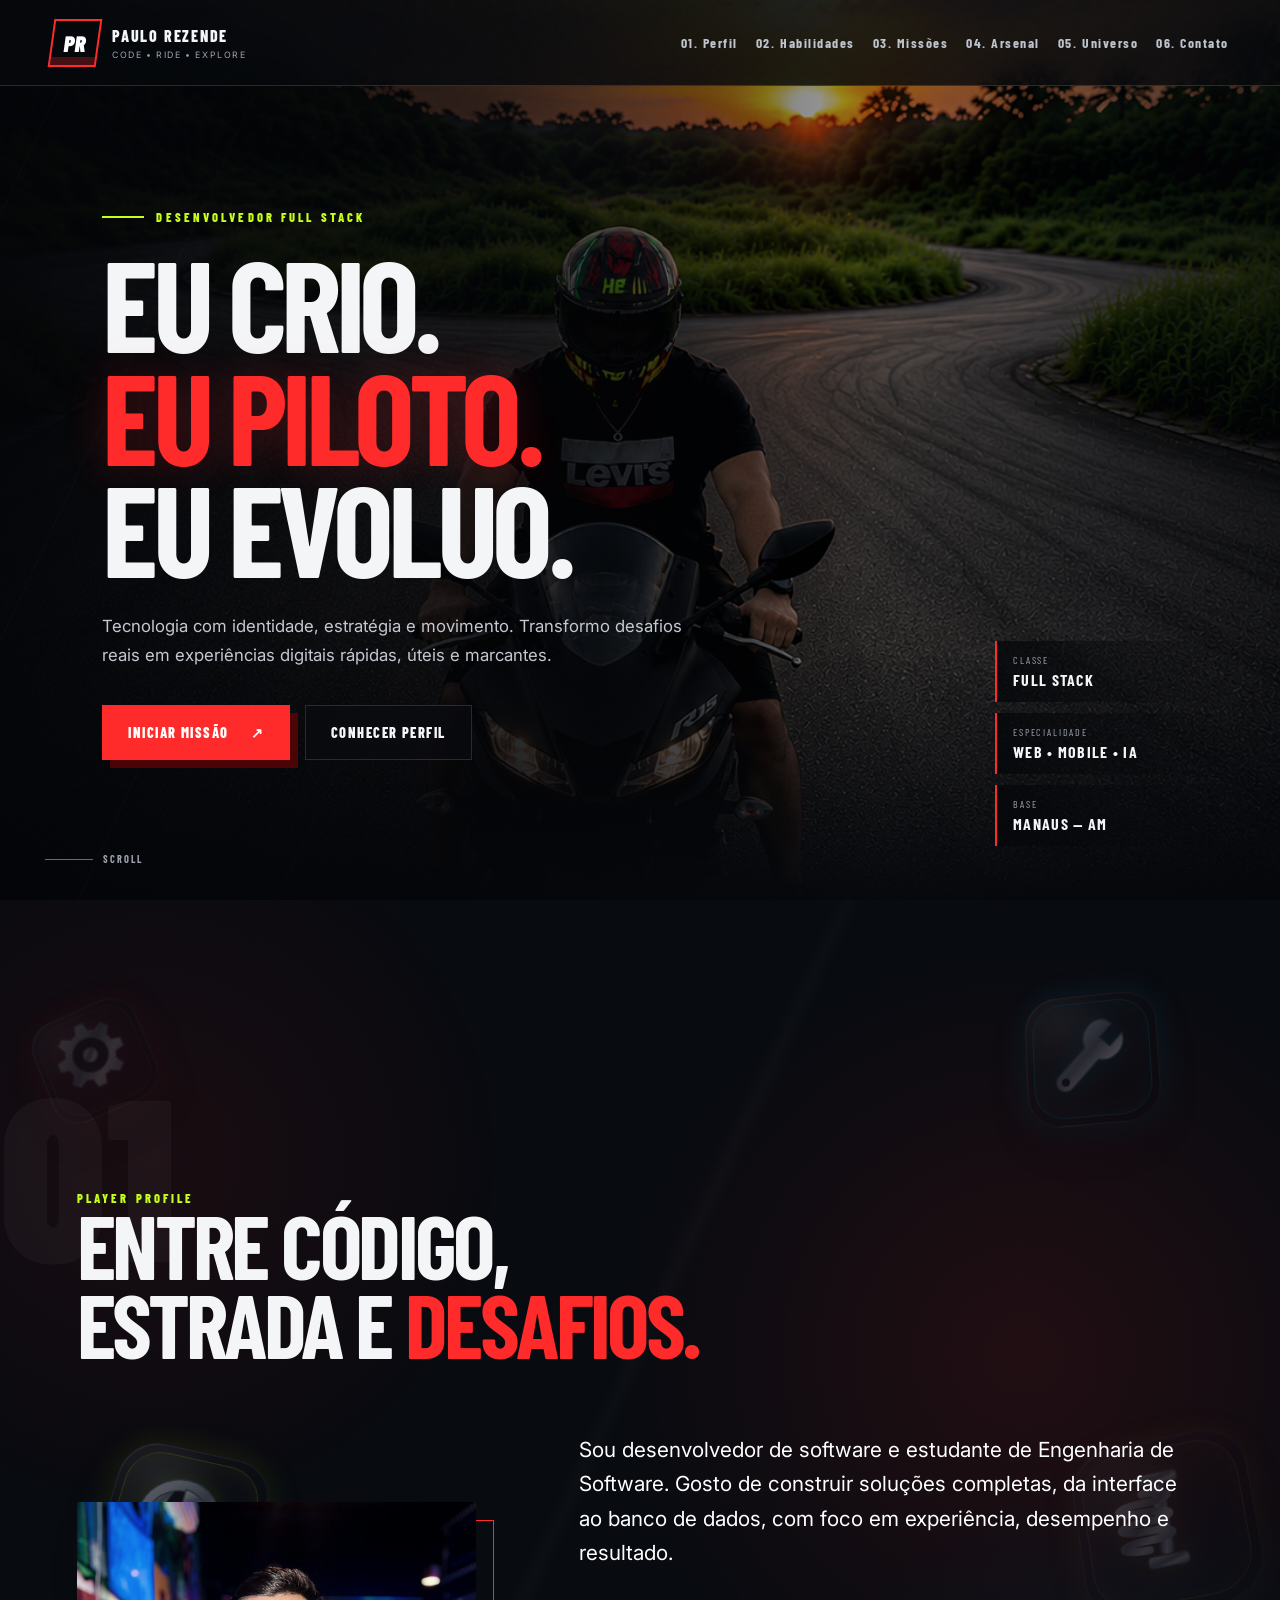
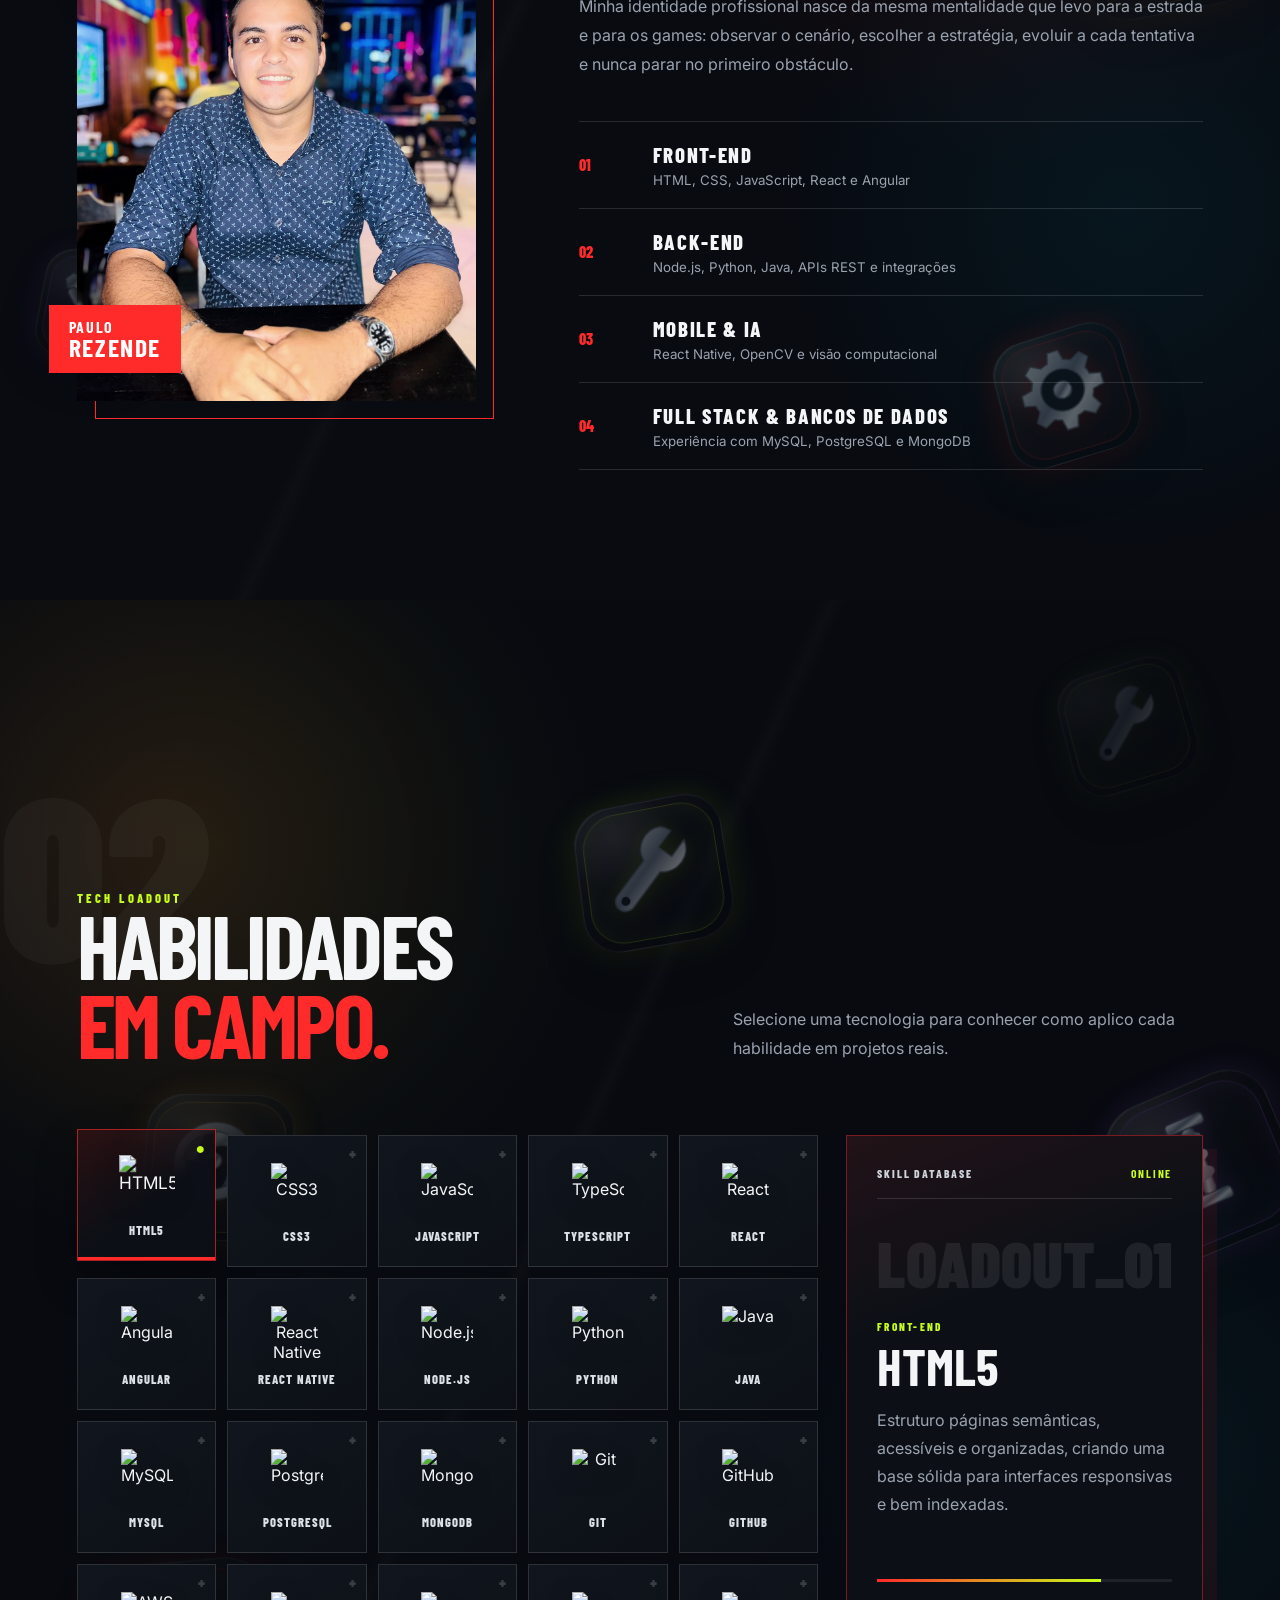
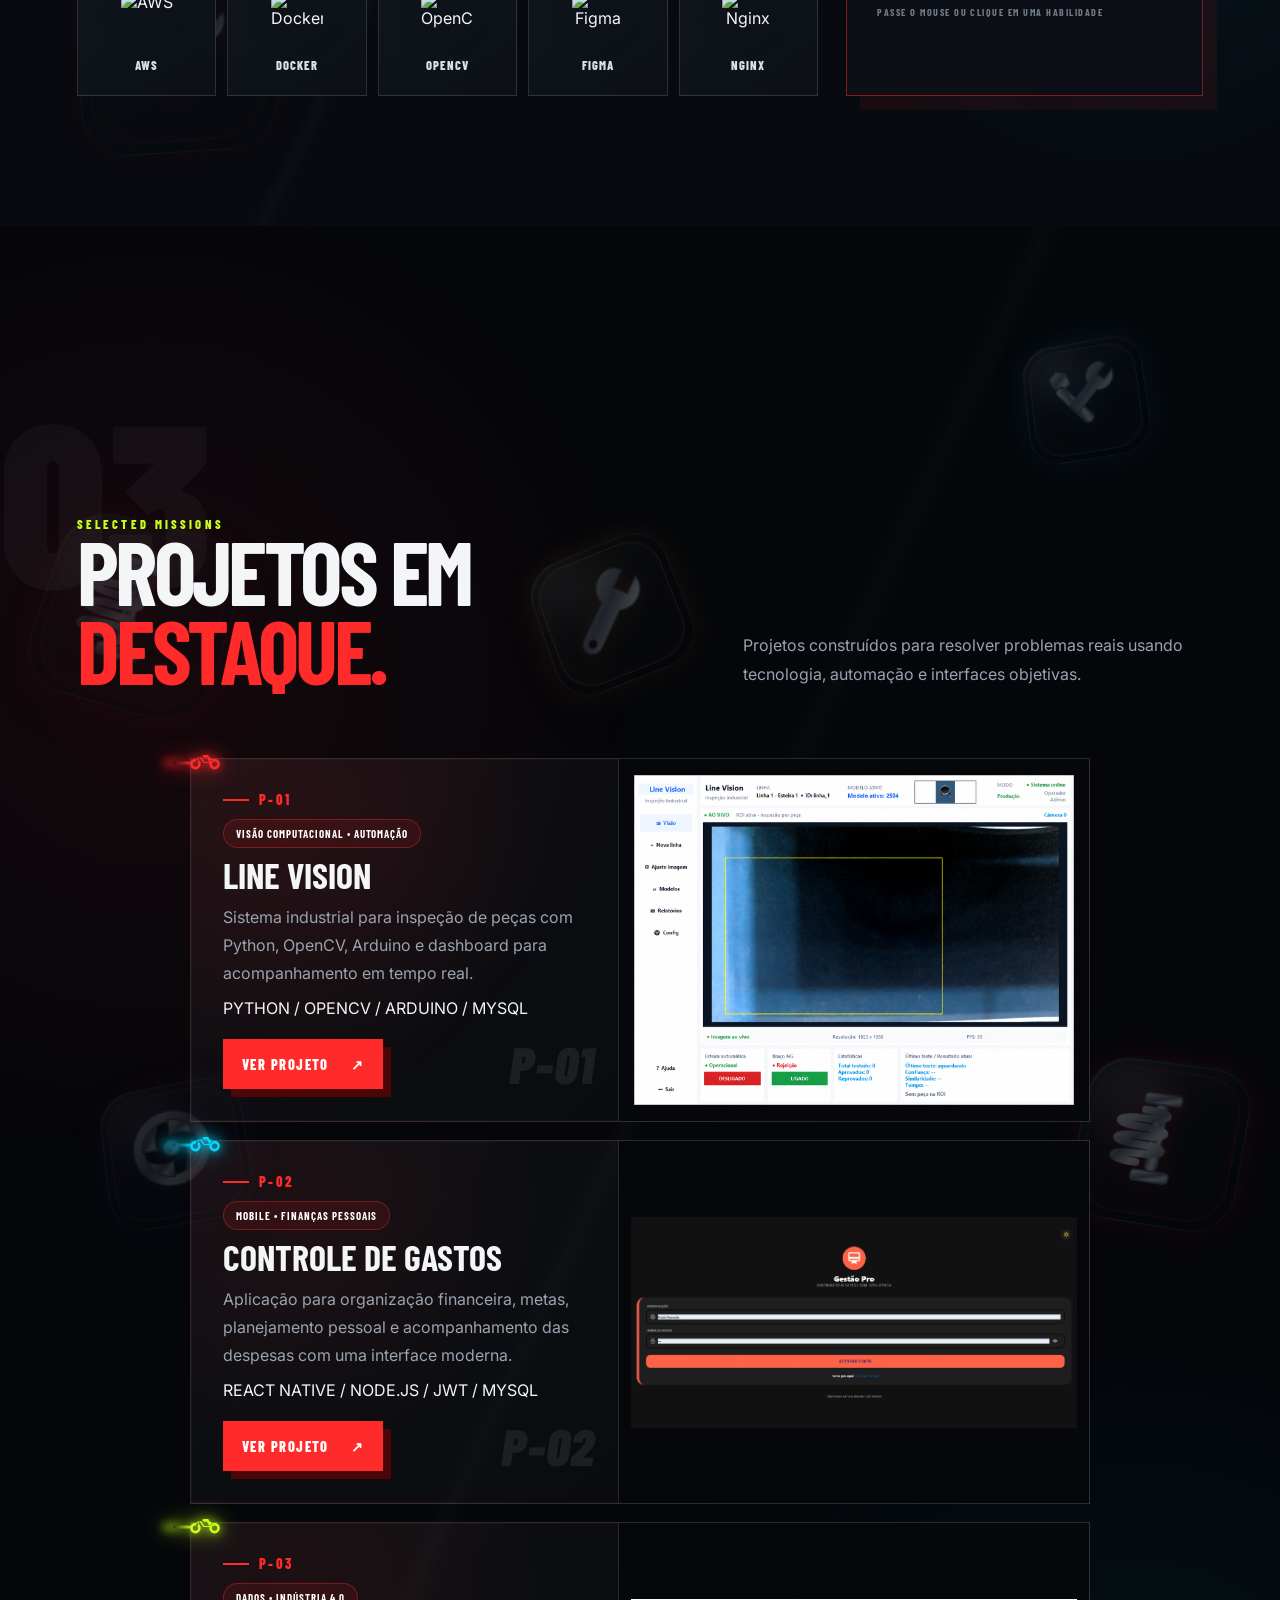
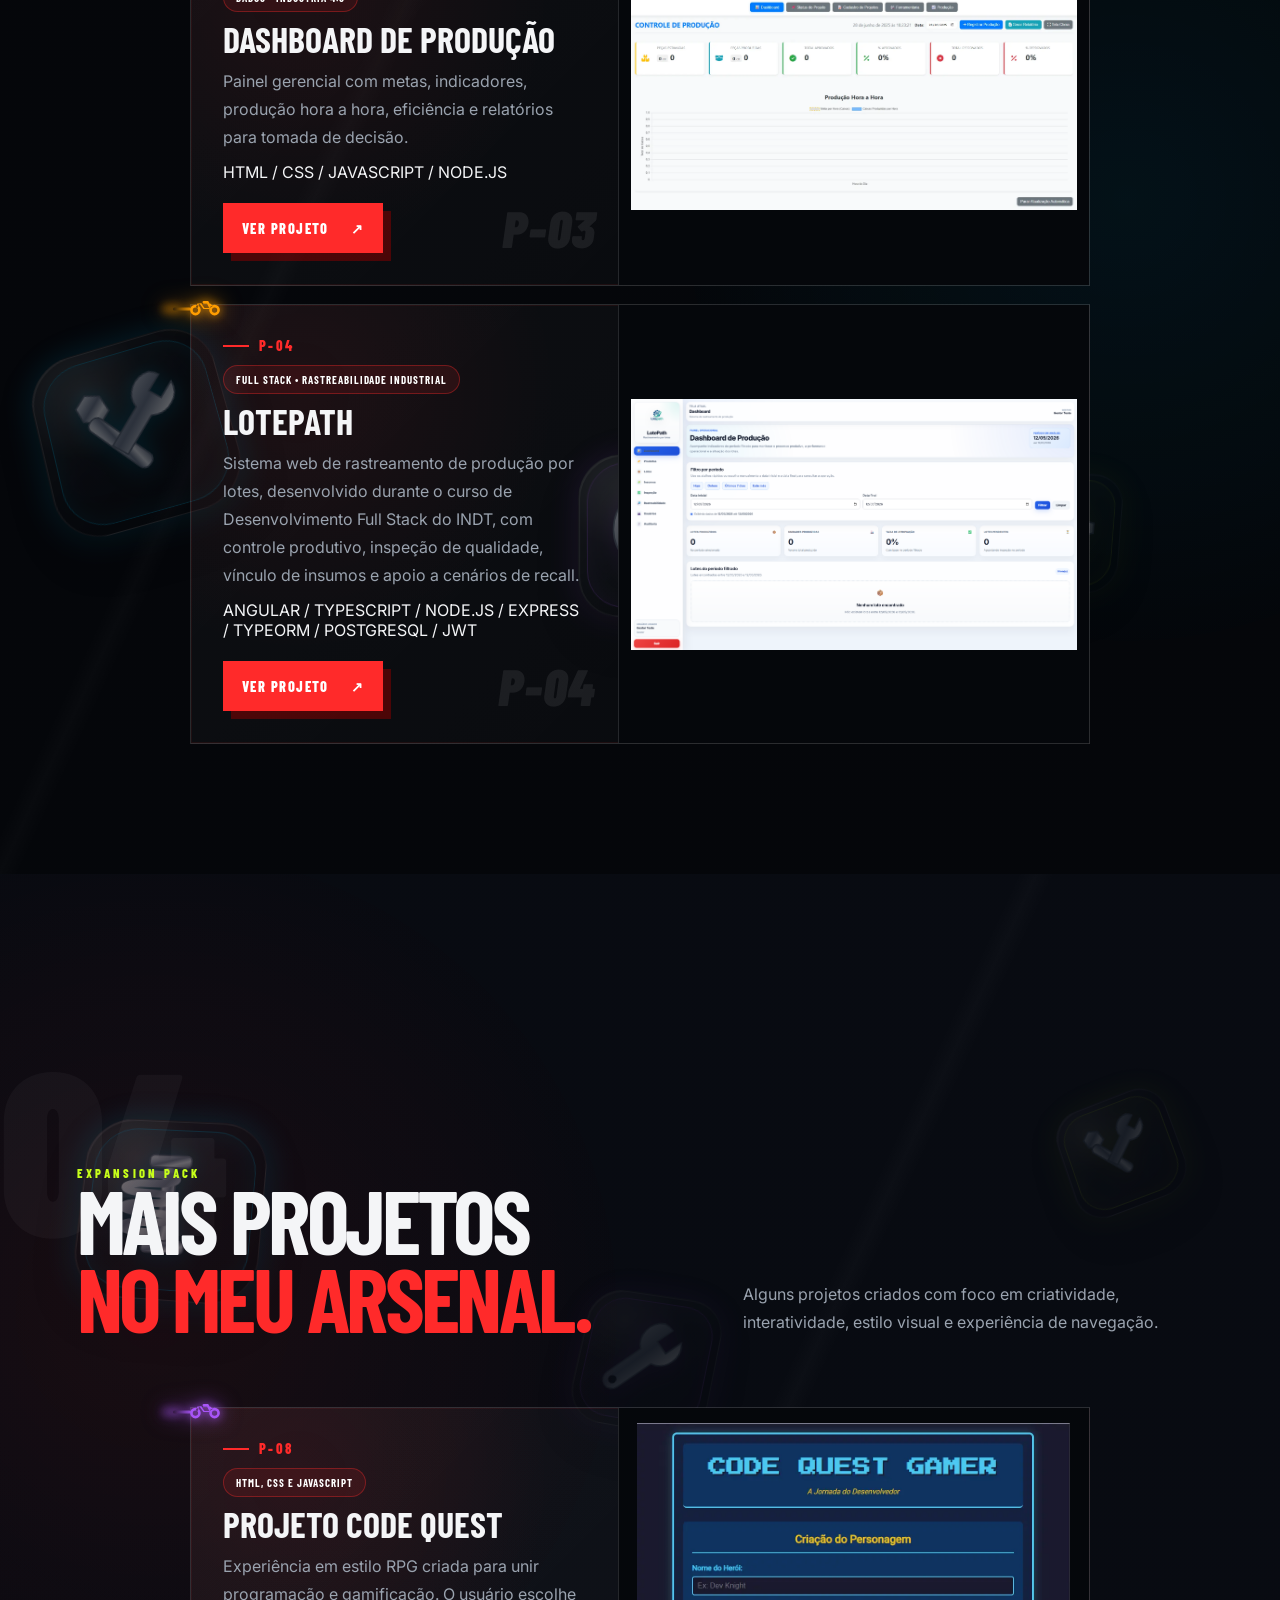
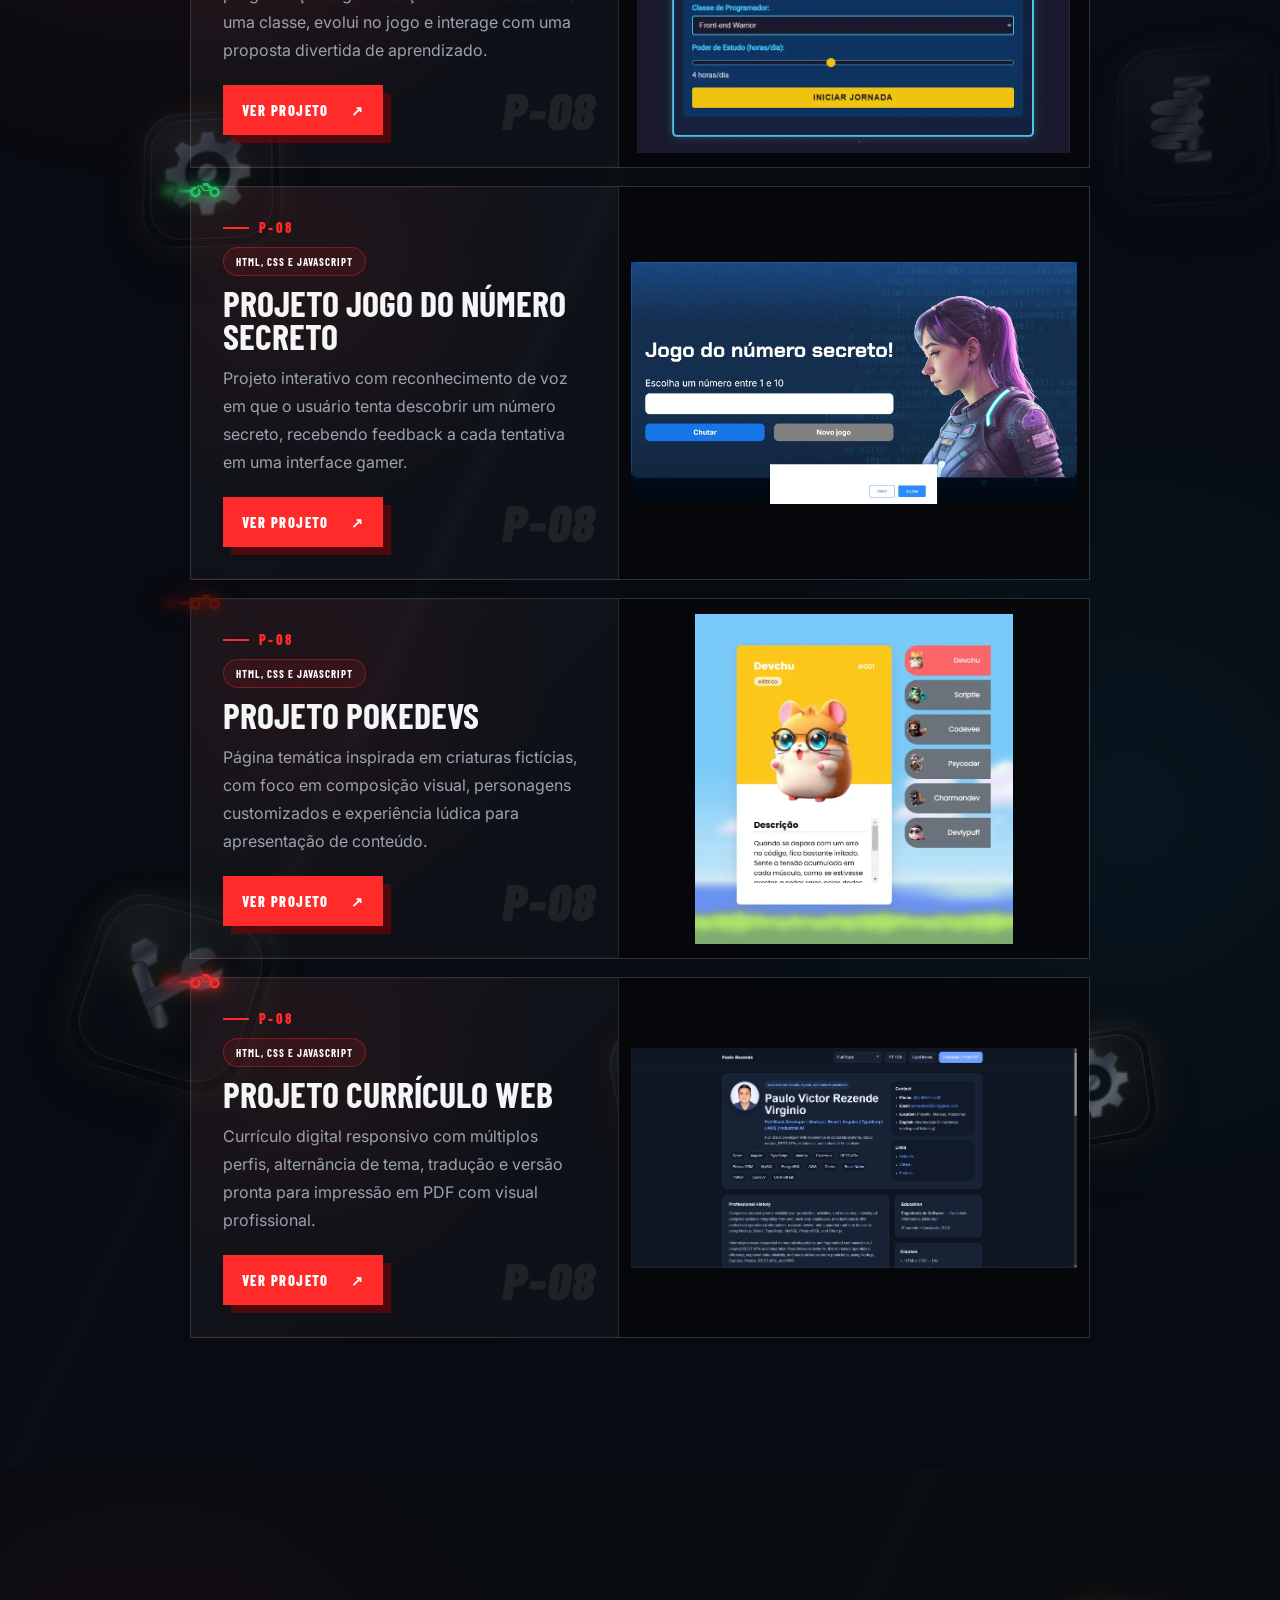
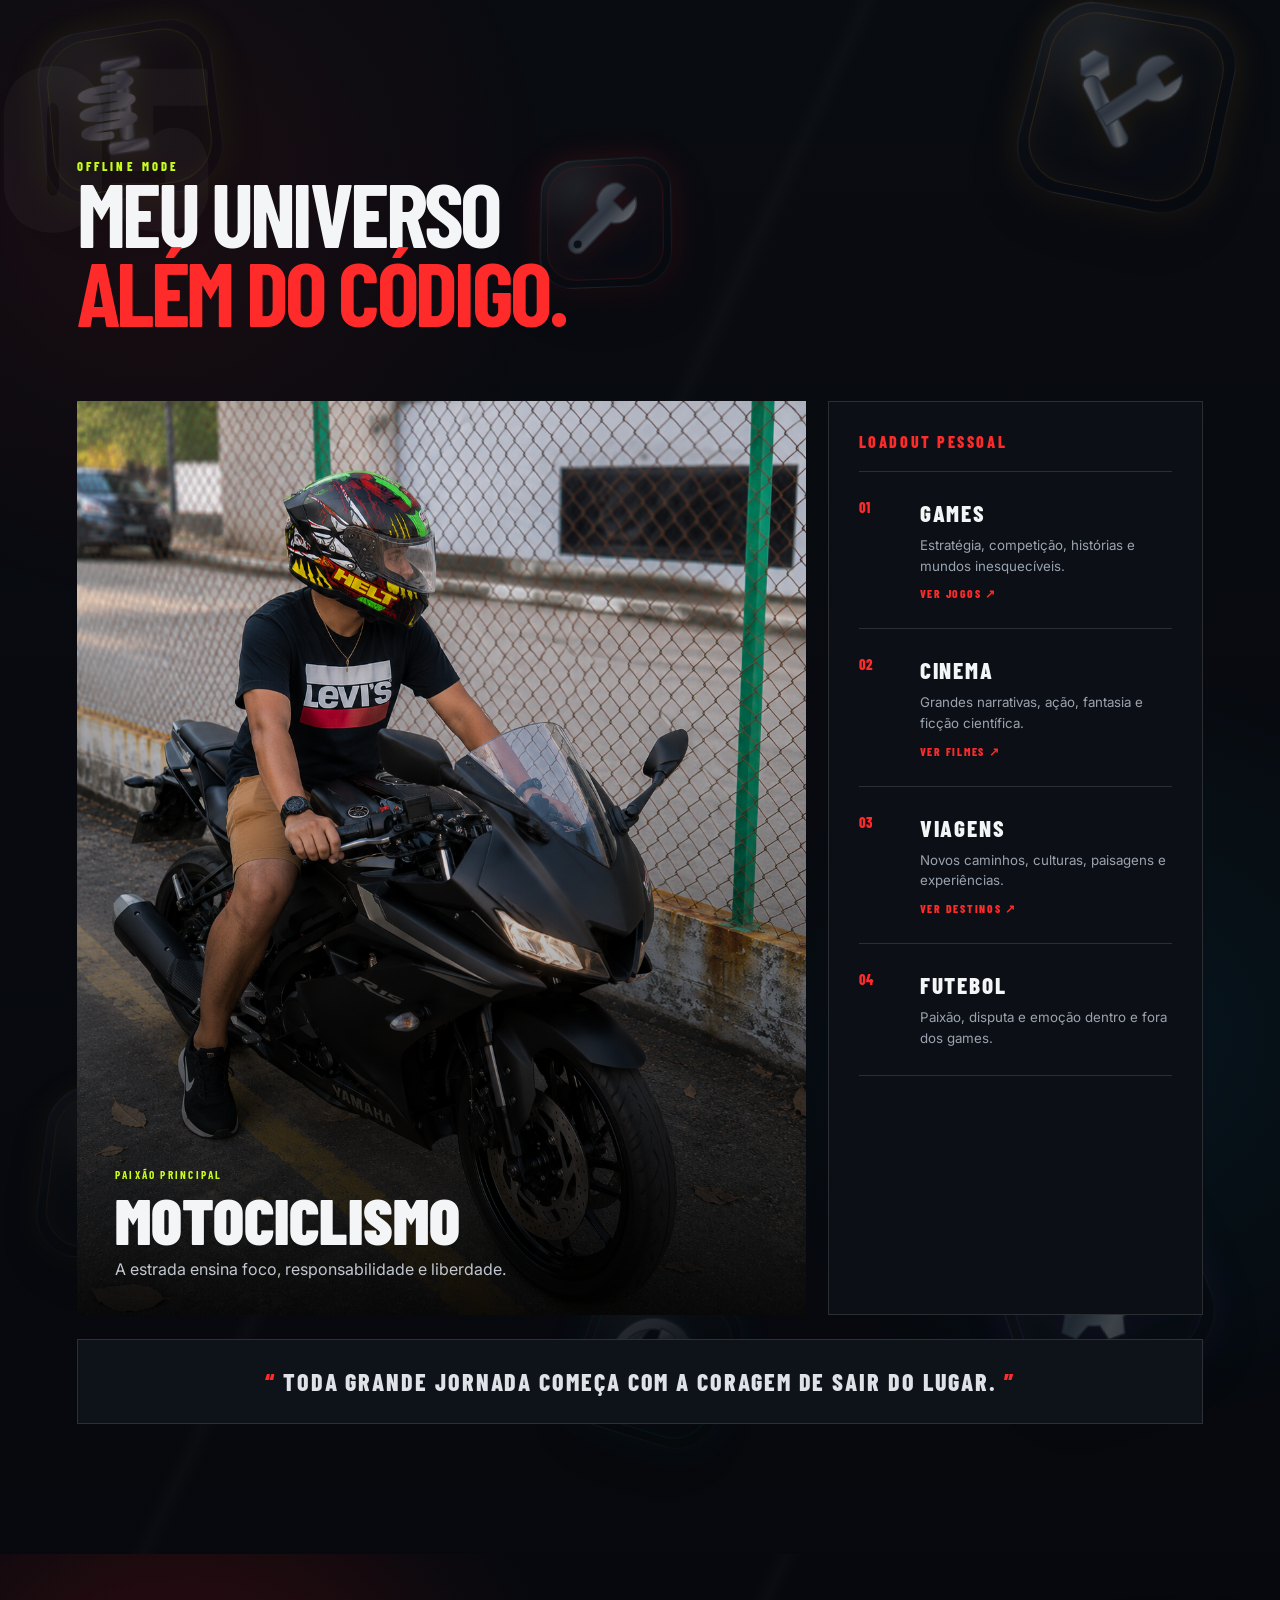
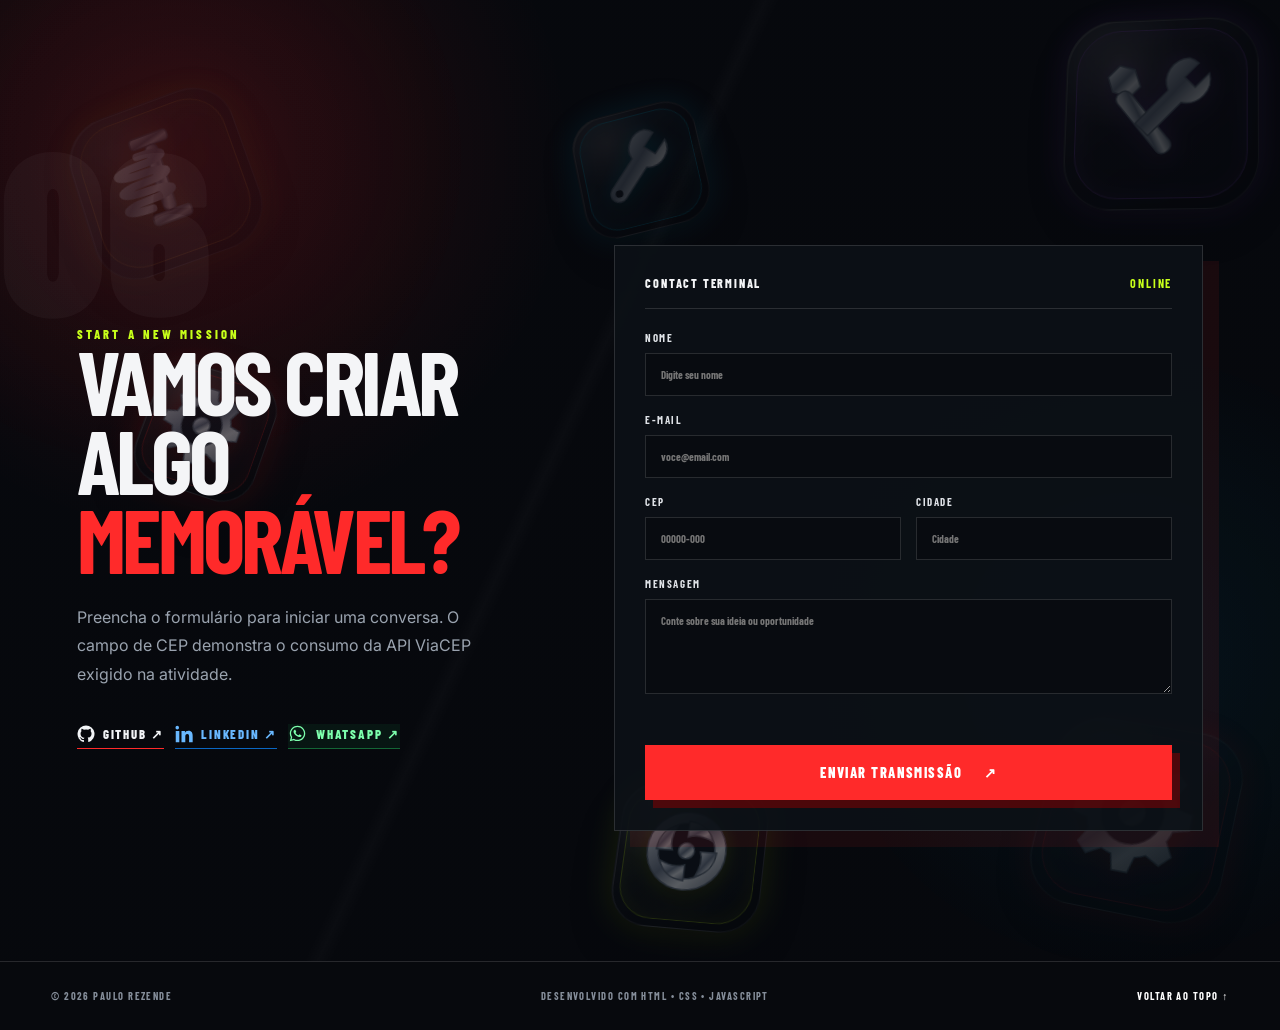
==== commit 1ba640e4: "fix: restaura whatsapp e icones sociais no formulario" ====
--- a/index.html
+++ b/index.html
@@ -336,8 +336,24 @@
           <h2>VAMOS CRIAR<br>ALGO <span>MEMORÁVEL?</span></h2>
           <p>Preencha o formulário para iniciar uma conversa. O campo de CEP demonstra o consumo da API ViaCEP exigido na atividade.</p>
           <div class="social-links">
-            <a href="https://github.com/pvrezende" target="_blank" rel="noopener noreferrer">GITHUB ↗</a>
-            <a href="https://www.linkedin.com/in/pvrezende" target="_blank" rel="noopener noreferrer">LINKEDIN ↗</a>
+            <a class="social-contact-link github-contact-link" href="https://github.com/pvrezende" target="_blank" rel="noopener noreferrer" aria-label="Acessar GitHub de Paulo Rezende">
+              <svg aria-hidden="true" viewBox="0 0 24 24">
+                <path d="M12 .7A11.3 11.3 0 0 0 8.42 22.72c.57.1.78-.25.78-.55v-2.16c-3.18.69-3.85-1.35-3.85-1.35-.52-1.32-1.27-1.67-1.27-1.67-1.04-.71.08-.7.08-.7 1.15.08 1.76 1.18 1.76 1.18 1.02 1.75 2.68 1.24 3.33.95.1-.74.4-1.24.73-1.53-2.54-.29-5.21-1.27-5.21-5.65 0-1.25.45-2.27 1.18-3.07-.12-.29-.51-1.45.11-3.02 0 0 .96-.31 3.15 1.17a10.93 10.93 0 0 1 5.74 0c2.18-1.48 3.14-1.17 3.14-1.17.63 1.57.23 2.73.12 3.02.73.8 1.17 1.82 1.17 3.07 0 4.39-2.68 5.36-5.23 5.64.41.35.78 1.05.78 2.12v3.14c0 .3.2.66.79.55A11.3 11.3 0 0 0 12 .7Z"/>
+              </svg>
+              GITHUB ↗
+            </a>
+            <a class="social-contact-link linkedin-contact-link" href="https://www.linkedin.com/in/pvrezende" target="_blank" rel="noopener noreferrer" aria-label="Acessar LinkedIn de Paulo Rezende">
+              <svg aria-hidden="true" viewBox="0 0 24 24">
+                <path d="M5.37 3.5A2.37 2.37 0 1 1 .63 3.5a2.37 2.37 0 0 1 4.74 0ZM.98 8.16h4.78V23H.98V8.16Zm7.69 0h4.58v2.03h.06c.64-1.21 2.2-2.49 4.52-2.49 4.84 0 5.73 3.18 5.73 7.32V23h-4.77v-7.07c0-1.69-.03-3.86-2.35-3.86-2.35 0-2.71 1.84-2.71 3.74V23H8.67V8.16Z"/>
+              </svg>
+              LINKEDIN ↗
+            </a>
+            <a class="whatsapp-contact-link" href="https://wa.me/5592984615708?text=Ol%C3%A1%2C%20Paulo!%20Vi%20seu%20portf%C3%B3lio%20e%20gostaria%20de%20conversar%20com%20voc%C3%AA." target="_blank" rel="noopener noreferrer" aria-label="Conversar com Paulo Rezende pelo WhatsApp">
+              <svg aria-hidden="true" viewBox="0 0 32 32">
+                <path d="M16.04 3C8.86 3 3.02 8.8 3.02 15.94c0 2.28.6 4.5 1.73 6.46L3 29l6.78-1.78a13.06 13.06 0 0 0 6.25 1.59h.01c7.18 0 13.02-5.81 13.02-12.95C29.06 8.8 23.22 3 16.04 3Zm0 23.62h-.01a10.86 10.86 0 0 1-5.54-1.51l-.4-.24-4.02 1.05 1.07-3.9-.26-.4a10.7 10.7 0 0 1-1.67-5.68c0-5.94 4.86-10.77 10.83-10.77 5.97 0 10.83 4.83 10.83 10.77 0 5.94-4.86 10.68-10.83 10.68Zm5.94-8.05c-.33-.16-1.93-.95-2.23-1.06-.3-.11-.52-.16-.74.16-.22.33-.85 1.06-1.04 1.28-.19.22-.38.24-.71.08-.33-.16-1.38-.51-2.63-1.62-.97-.86-1.63-1.93-1.82-2.26-.19-.33-.02-.5.14-.66.15-.15.33-.38.49-.57.16-.19.22-.33.33-.55.11-.22.05-.41-.03-.57-.08-.16-.74-1.78-1.01-2.43-.27-.64-.54-.55-.74-.56h-.63c-.22 0-.57.08-.87.41-.3.33-1.14 1.11-1.14 2.7 0 1.59 1.17 3.13 1.33 3.35.16.22 2.3 3.5 5.57 4.91.78.33 1.38.53 1.85.68.78.25 1.49.21 2.05.13.63-.09 1.93-.79 2.2-1.55.27-.76.27-1.41.19-1.55-.08-.13-.3-.21-.63-.37Z"/>
+              </svg>
+              WHATSAPP ↗
+            </a>
           </div>
         </div>
 
@@ -357,63 +373,28 @@
 
           <label>
             NOME
-            <input
-              type="text"
-              id="name"
-              name="Nome"
-              autocomplete="name"
-              placeholder="Digite seu nome"
-              required
-            >
+            <input type="text" id="name" name="Nome" autocomplete="name" placeholder="Digite seu nome" required>
           </label>
 
           <label>
             E-MAIL
-            <input
-              type="email"
-              id="email"
-              name="email"
-              autocomplete="email"
-              placeholder="voce@email.com"
-              required
-            >
+            <input type="email" id="email" name="email" autocomplete="email" placeholder="voce@email.com" required>
           </label>
 
           <div class="form-row">
             <label>
               CEP
-              <input
-                type="text"
-                id="cep"
-                name="CEP"
-                maxlength="9"
-                inputmode="numeric"
-                autocomplete="postal-code"
-                placeholder="00000-000"
-              >
+              <input type="text" id="cep" name="CEP" maxlength="9" inputmode="numeric" autocomplete="postal-code" placeholder="00000-000">
             </label>
-
             <label>
               CIDADE
-              <input
-                type="text"
-                id="city"
-                name="Cidade"
-                placeholder="Cidade"
-                readonly
-              >
+              <input type="text" id="city" name="Cidade" placeholder="Cidade" readonly>
             </label>
           </div>
 
           <label>
             MENSAGEM
-            <textarea
-              id="message"
-              name="Mensagem"
-              rows="5"
-              placeholder="Conte sobre sua ideia ou oportunidade"
-              required
-            ></textarea>
+            <textarea id="message" name="Mensagem" rows="5" placeholder="Conte sobre sua ideia ou oportunidade" required></textarea>
           </label>
 
           <p class="form-status" id="formStatus" role="status" aria-live="polite"></p>
